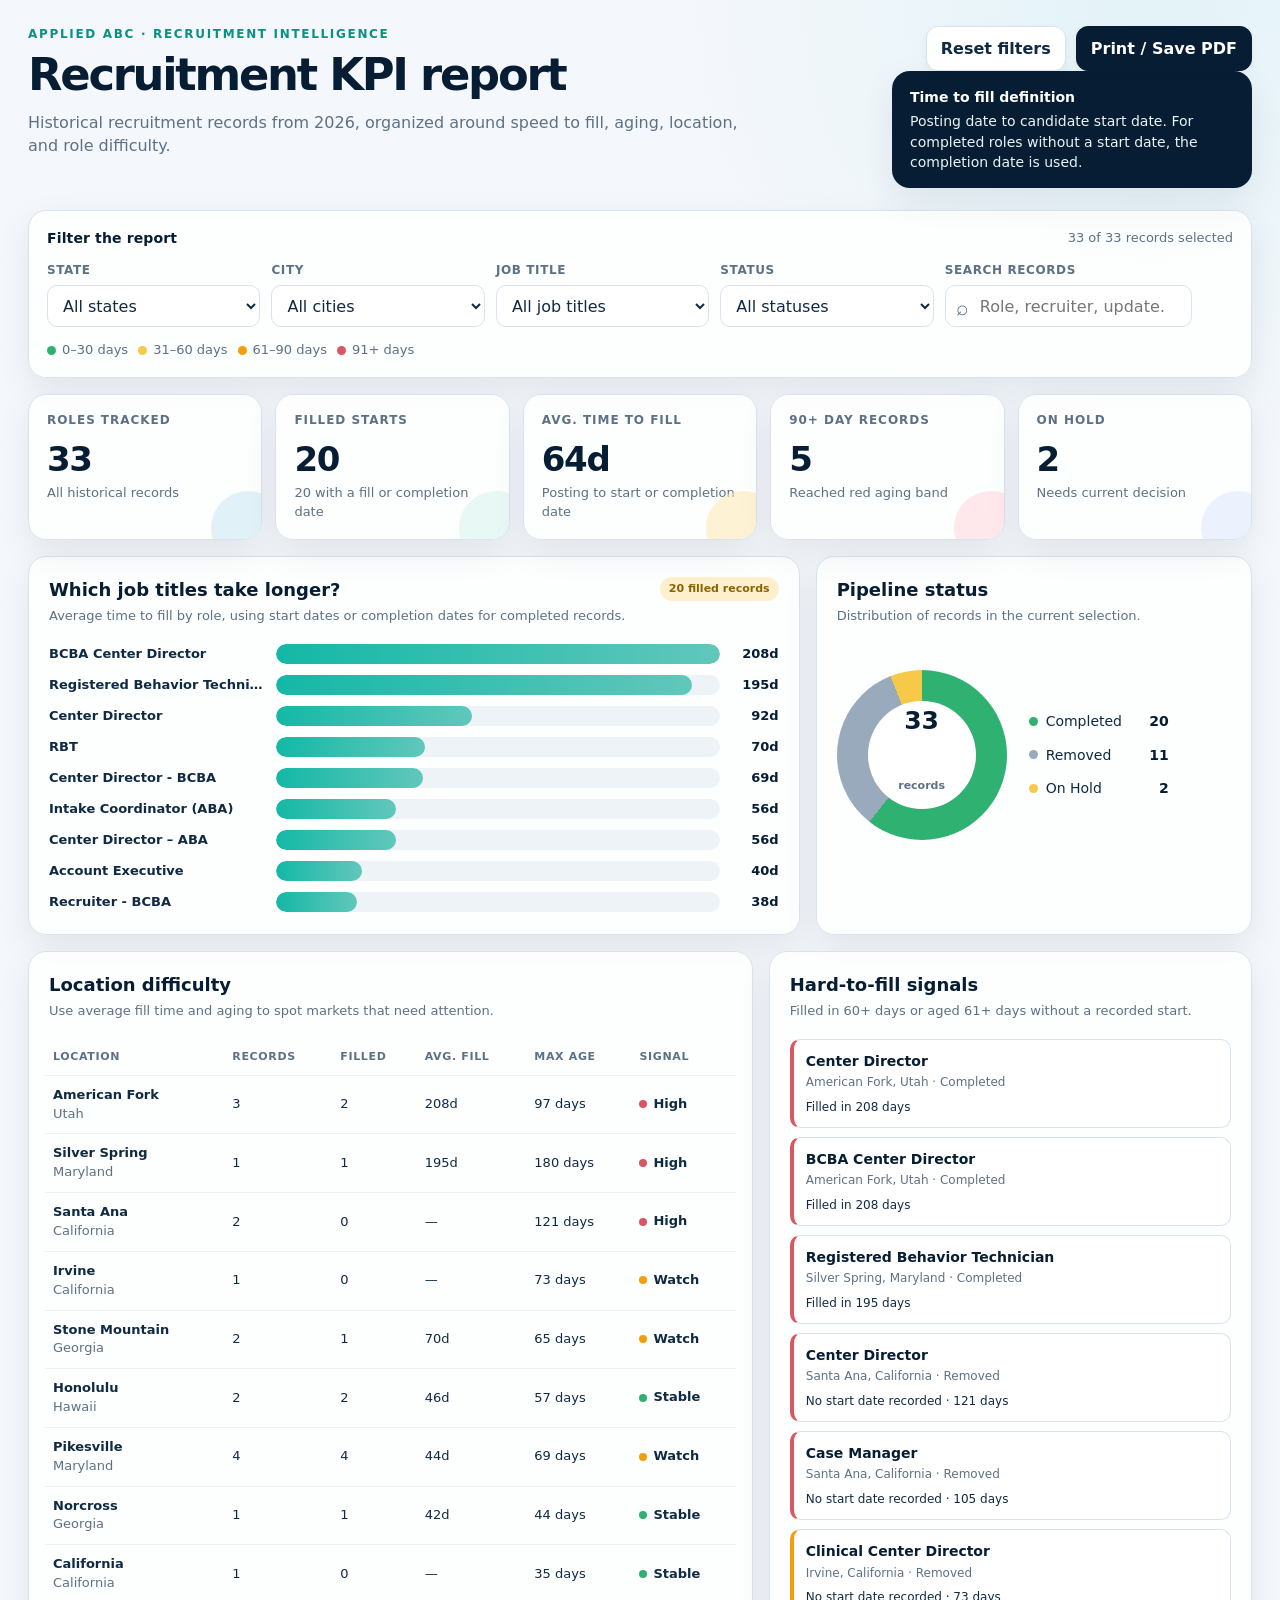
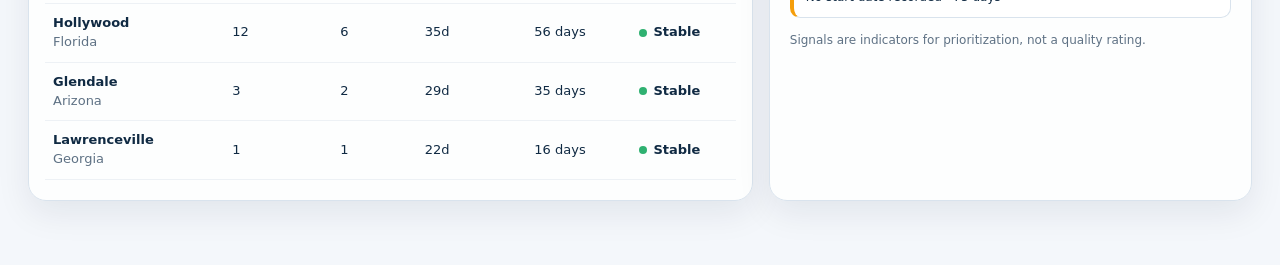
==== index.html @ 70ebb0e2 "Publish existing Recruitment KPI report as the GitHub Pages homepage" ====
<!doctype html>
<html lang="en">
<head>
<meta charset="utf-8">
<meta name="viewport" content="width=device-width, initial-scale=1">
<meta name="description" content="Applied ABC historical recruitment KPI report for 2026.">
<title>Recruitment KPI Report · 2026</title>
<link rel="icon" type="image/svg+xml" href="data:image/svg+xml,%3Csvg xmlns='http://www.w3.org/2000/svg' viewBox='0 0 32 32'%3E%3Crect width='32' height='32' rx='9' fill='%23071d33'/%3E%3Cpath d='M9 21.5 14 16l3.5 3.5L24 11' fill='none' stroke='%2314b8a6' stroke-width='3' stroke-linecap='round' stroke-linejoin='round'/%3E%3C/svg%3E">
<style>
:root{--navy:#071d33;--ink:#102a43;--muted:#5e7184;--paper:#f4f7fb;--card:#fff;--line:#d9e3ed;--teal:#14b8a6;--teal-dark:#0d8f84;--sky:#c9e9f4;--blue:#4f8cc9;--yellow:#f7c948;--orange:#f59e0b;--red:#d95763;--green:#2fb171;--shadow:0 12px 34px rgba(7,29,51,.08)}
*{box-sizing:border-box}body{margin:0;background:radial-gradient(circle at 90% 0,#e3f3f8 0,rgba(227,243,248,0) 29rem),var(--paper);color:var(--ink);font-family:Inter,ui-sans-serif,system-ui,-apple-system,BlinkMacSystemFont,"Segoe UI",sans-serif;font-size:16px;line-height:1.45}button,select,input{font:inherit}.shell{max-width:1480px;margin:0 auto;padding:26px 28px 48px}.masthead{display:flex;justify-content:space-between;gap:24px;align-items:flex-start;margin-bottom:22px}.eyebrow{font-size:12px;letter-spacing:.14em;text-transform:uppercase;font-weight:800;color:var(--teal-dark);margin-bottom:9px}.title{font-size:clamp(2rem,3.5vw,3.45rem);line-height:1.03;letter-spacing:-.05em;margin:0;color:var(--navy);font-weight:820}.sub{margin:12px 0 0;color:var(--muted);max-width:720px}.actions{display:flex;gap:10px;flex-wrap:wrap;justify-content:flex-end}.btn{border:1px solid var(--line);background:#fff;color:var(--ink);border-radius:12px;padding:10px 14px;font-weight:750;cursor:pointer;box-shadow:0 3px 8px rgba(7,29,51,.04)}.btn:hover{border-color:var(--teal);color:var(--teal-dark)}.btn.primary{background:var(--navy);border-color:var(--navy);color:#fff}.btn.primary:hover{background:#0d3559}.definition{background:var(--navy);color:#eaf4f7;border-radius:18px;padding:16px 18px;min-width:285px;max-width:360px;box-shadow:var(--shadow);font-size:14px}.definition strong{color:#fff;display:block;margin-bottom:4px}.panel{background:rgba(255,255,255,.87);border:1px solid var(--line);border-radius:18px;box-shadow:var(--shadow)}.filters{padding:17px 18px;margin-bottom:16px}.filter-top{display:flex;justify-content:space-between;gap:16px;align-items:center;margin-bottom:13px}.section-label{font-size:14px;font-weight:850;color:var(--navy);letter-spacing:.01em}.selection-note{font-size:13px;color:var(--muted)}.filter-grid{display:grid;grid-template-columns:repeat(4,minmax(0,1fr)) 1.35fr;gap:11px}.field{display:flex;flex-direction:column;gap:6px}.field label{font-size:12px;font-weight:800;color:var(--muted);letter-spacing:.05em;text-transform:uppercase}.field select,.field input{height:42px;border:1px solid var(--line);border-radius:10px;background:#fff;color:var(--ink);padding:0 11px;outline:none}.field select:focus,.field input:focus{border-color:var(--teal);box-shadow:0 0 0 3px rgba(20,184,166,.13)}.search-wrap{position:relative}.search-wrap:before{content:"⌕";position:absolute;left:11px;top:8px;font-size:21px;color:var(--muted)}.search-wrap input{padding-left:34px}.legend{display:flex;gap:10px;flex-wrap:wrap;margin-top:14px}.legend span{display:inline-flex;align-items:center;gap:6px;color:var(--muted);font-size:13px}.dot{width:9px;height:9px;border-radius:50%;display:inline-block}.green{background:var(--green)}.yellow{background:var(--yellow)}.orange{background:var(--orange)}.red{background:var(--red)}.kpis{display:grid;grid-template-columns:repeat(5,minmax(0,1fr));gap:13px;margin-bottom:16px}.kpi{padding:17px 18px;min-height:130px;position:relative;overflow:hidden}.kpi:after{content:"";position:absolute;width:74px;height:74px;border-radius:50%;right:-24px;bottom:-26px;background:var(--sky);opacity:.55}.kpi:nth-child(2):after{background:#d8f4ed}.kpi:nth-child(3):after{background:#ffe9b4}.kpi:nth-child(4):after{background:#ffd7dc}.kpi:nth-child(5):after{background:#dfe7ff}.kpi-label{font-size:12px;text-transform:uppercase;letter-spacing:.08em;font-weight:850;color:var(--muted)}.kpi-value{font-size:34px;line-height:1;margin:13px 0 8px;color:var(--navy);font-weight:850;letter-spacing:-.04em}.kpi-note{font-size:13px;color:var(--muted)}.content-grid{display:grid;grid-template-columns:1.45fr .82fr;gap:16px;margin-bottom:16px}.card{padding:20px}.card-head{display:flex;justify-content:space-between;gap:18px;align-items:flex-start;margin-bottom:18px}.card-title{font-size:18px;font-weight:850;color:var(--navy);margin:0}.card-copy{font-size:13px;color:var(--muted);margin:4px 0 0}.chart{min-height:270px}.bar-chart{display:flex;flex-direction:column;gap:11px}.bar-row{display:grid;grid-template-columns:minmax(170px,1fr) 2.05fr 48px;align-items:center;gap:11px;font-size:13px}.bar-label{font-weight:700;white-space:nowrap;overflow:hidden;text-overflow:ellipsis}.track{height:20px;background:#edf3f7;border-radius:999px;overflow:hidden}.fill{height:100%;border-radius:999px;background:linear-gradient(90deg,var(--teal),#61c7bb)}.bar-value{text-align:right;font-weight:850;color:var(--navy)}.empty{color:var(--muted);font-size:14px;padding:28px 0}.donut-wrap{display:flex;align-items:center;gap:22px;min-height:222px}.donut{width:170px;height:170px;border-radius:50%;position:relative;flex:0 0 auto}.donut:after{content:"";position:absolute;inset:31px;border-radius:50%;background:#fff}.donut-center{position:absolute;inset:0;display:grid;place-items:center;z-index:1;text-align:center;font-size:25px;font-weight:850;color:var(--navy)}.donut-center small{display:block;font-size:11px;color:var(--muted);font-weight:750;margin-top:-42px}.status-list{display:flex;flex-direction:column;gap:13px;min-width:140px}.status-item{display:flex;justify-content:space-between;gap:15px;align-items:center;font-size:14px}.status-name{display:flex;align-items:center;gap:8px}.status-num{font-weight:850;color:var(--navy)}.full{grid-column:1/-1}.table-wrap{overflow:auto;margin:0 -4px}.data-table{border-collapse:collapse;width:100%;min-width:890px}.data-table th{text-align:left;font-size:11px;text-transform:uppercase;letter-spacing:.07em;color:var(--muted);padding:11px 10px;border-bottom:1px solid var(--line);white-space:nowrap}.data-table td{padding:12px 10px;border-bottom:1px solid #edf1f5;font-size:13px;vertical-align:top}.data-table tr:hover{background:#f8fbfc}.role{font-weight:800;color:var(--navy)}.location{font-weight:700}.muted{color:var(--muted)}.pill{display:inline-flex;border-radius:999px;padding:4px 9px;font-size:11px;font-weight:850;white-space:nowrap}.pill.completed{background:#ddf6ea;color:#14734d}.pill.removed{background:#f0f2f5;color:#5e7184}.pill.hold{background:#fff0cd;color:#8c6200}.age{font-weight:850}.age.green-txt{color:#168054}.age.yellow-txt{color:#9b7200}.age.orange-txt{color:#bb6a00}.age.red-txt{color:#c53d4b}.table-foot{display:flex;justify-content:space-between;gap:16px;align-items:center;padding-top:13px;font-size:13px;color:var(--muted)}.locations{display:grid;grid-template-columns:1.2fr .8fr;gap:16px;margin-bottom:16px}.location-table{width:100%;border-collapse:collapse}.location-table th,.location-table td{text-align:left;padding:10px 8px;border-bottom:1px solid #edf1f5;font-size:13px}.location-table th{font-size:11px;text-transform:uppercase;letter-spacing:.06em;color:var(--muted)}.score{display:inline-flex;align-items:center;gap:6px;font-weight:850}.signal{width:8px;height:8px;border-radius:50%;display:inline-block}.signal.high{background:var(--red)}.signal.watch{background:var(--orange)}.signal.stable{background:var(--green)}.priority-list{display:flex;flex-direction:column;gap:9px}.priority{border:1px solid var(--line);border-left:4px solid var(--orange);border-radius:10px;padding:11px 12px;background:#fff}.priority.high{border-left-color:var(--red)}.priority-title{font-weight:850;color:var(--navy);font-size:14px}.priority-meta{font-size:12px;color:var(--muted);margin-top:3px}.priority-reason{font-size:12px;color:var(--ink);margin-top:7px}.source-note{font-size:12px;color:var(--muted);margin-top:14px}.no-data{border:1px dashed var(--line);padding:18px;border-radius:12px;color:var(--muted);text-align:center}.print-only{display:none}@media(max-width:1100px){.kpis{grid-template-columns:repeat(3,1fr)}.filter-grid{grid-template-columns:repeat(2,minmax(0,1fr))}.content-grid,.locations{grid-template-columns:1fr}.definition{max-width:none}}@media(max-width:650px){.shell{padding:18px 14px 34px}.masthead{display:block}.actions{justify-content:flex-start;margin-top:17px}.definition{margin-top:18px}.kpis{grid-template-columns:repeat(2,1fr);gap:10px}.kpi{min-height:118px;padding:14px}.kpi-value{font-size:28px}.filter-grid{grid-template-columns:1fr}.card{padding:16px}.bar-row{grid-template-columns:105px 1fr 36px;gap:7px;font-size:12px}.donut-wrap{justify-content:center;flex-wrap:wrap}.donut{width:145px;height:145px}.donut:after{inset:27px}.status-list{width:100%}.title{font-size:2.35rem}.table-foot{display:block}.table-foot span{display:block;margin-bottom:5px}}@media print{body{background:#fff}.shell{max-width:none;padding:0}.actions,.filters{display:none}.panel{box-shadow:none}.card,.kpi{break-inside:avoid}.kpis{grid-template-columns:repeat(5,1fr)}.content-grid,.locations{grid-template-columns:1fr 1fr}.print-only{display:block}}
</style>
</head>
<body>
<main class="shell">
<header class="masthead">
  <div>
    <div class="eyebrow">Applied ABC · Recruitment Intelligence</div>
    <h1 class="title">Recruitment KPI report</h1>
    <p class="sub">Historical recruitment records from 2026, organized around speed to fill, aging, location, and role difficulty.</p>
  </div>
  <div>
    <div class="actions"><button class="btn" id="resetBtn">Reset filters</button><button class="btn primary" id="printBtn">Print / Save PDF</button></div>
    <div class="definition"><strong>Time to fill definition</strong>Posting date to candidate start date. For completed roles without a start date, the completion date is used.</div>
  </div>
</header>

<section class="panel filters" aria-label="Report filters">
  <div class="filter-top"><div class="section-label">Filter the report</div><div class="selection-note" id="selectionNote"></div></div>
  <div class="filter-grid">
    <div class="field"><label for="stateFilter">State</label><select id="stateFilter"></select></div>
    <div class="field"><label for="cityFilter">City</label><select id="cityFilter"></select></div>
    <div class="field"><label for="roleFilter">Job title</label><select id="roleFilter"></select></div>
    <div class="field"><label for="statusFilter">Status</label><select id="statusFilter"></select></div>
    <div class="field"><label for="searchInput">Search records</label><div class="search-wrap"><input id="searchInput" type="search" placeholder="Role, recruiter, update…"></div></div>
  </div>
  <div class="legend" aria-label="Aging legend">
    <span><i class="dot green"></i>0–30 days</span><span><i class="dot yellow"></i>31–60 days</span><span><i class="dot orange"></i>61–90 days</span><span><i class="dot red"></i>91+ days</span>
  </div>
</section>

<section class="kpis" aria-label="Key performance indicators">
  <article class="panel kpi"><div class="kpi-label">Roles tracked</div><div class="kpi-value" id="kpiTracked">—</div><div class="kpi-note" id="kpiTrackedNote">Current selection</div></article>
  <article class="panel kpi"><div class="kpi-label">Filled starts</div><div class="kpi-value" id="kpiFilled">—</div><div class="kpi-note" id="kpiFilledNote">Records with start date</div></article>
  <article class="panel kpi"><div class="kpi-label">Avg. time to fill</div><div class="kpi-value" id="kpiFill">—</div><div class="kpi-note" id="kpiFillNote">Posting to start date</div></article>
  <article class="panel kpi"><div class="kpi-label">90+ day records</div><div class="kpi-value" id="kpi90">—</div><div class="kpi-note">Reached red aging band</div></article>
  <article class="panel kpi"><div class="kpi-label">On hold</div><div class="kpi-value" id="kpiHold">—</div><div class="kpi-note">Needs current decision</div></article>
</section>

<section class="content-grid">
  <article class="panel card">
    <div class="card-head"><div><h2 class="card-title">Which job titles take longer?</h2><p class="card-copy">Average time to fill by role, using start dates or completion dates for completed records.</p></div><span class="pill hold" id="roleCoverage">—</span></div>
    <div class="chart" id="roleChart"></div>
  </article>
  <article class="panel card">
    <div class="card-head"><div><h2 class="card-title">Pipeline status</h2><p class="card-copy">Distribution of records in the current selection.</p></div></div>
    <div class="donut-wrap"><div class="donut" id="statusDonut"><div class="donut-center"><span id="donutTotal">—</span><small>records</small></div></div><div class="status-list" id="statusLegend"></div></div>
  </article>
</section>

<section class="locations">
  <article class="panel card">
    <div class="card-head"><div><h2 class="card-title">Location difficulty</h2><p class="card-copy">Use average fill time and aging to spot markets that need attention.</p></div></div>
    <div class="table-wrap"><table class="location-table"><thead><tr><th>Location</th><th>Records</th><th>Filled</th><th>Avg. fill</th><th>Max age</th><th>Signal</th></tr></thead><tbody id="locationBody"></tbody></table></div>
  </article>
  <article class="panel card">
    <div class="card-head"><div><h2 class="card-title">Hard-to-fill signals</h2><p class="card-copy">Filled in 60+ days or aged 61+ days without a recorded start.</p></div></div>
    <div id="priorityList" class="priority-list"></div>
    <p class="source-note">Signals are indicators for prioritization, not a quality rating.</p>
  </article>
</section>

</main>
<script>!function(){var e,t,n;function r(){try{return window.self===window.top}catch(e){return!1}}function i(){if(!r())return!1;if("visible"!==document.visibilityState)return!1;if(0!==window.innerWidth||0!==window.innerHeight)return!1;var e=window.visualViewport;if(!e||0!==e.width||0!==e.height)return!1;var t=document.documentElement;return!(!t||0!==t.clientWidth||0!==t.clientHeight)}function a(){setTimeout(function(){var e={type:"focus",token:O.token,title:document.title,url:document.URL,focused:document.hasFocus(),useragent:navigator.userAgent,pid:O.pid,pn:O.pn,side_panel:i()};null!=j&&j.readyState==WebSocket.OPEN&&j.send(JSON.stringify(e))},0)}function o(){if("hidden"===document.visibilityState){var e={type:"visibility_hidden",token:O.token,title:document.title,url:document.URL,focused:document.hasFocus(),useragent:navigator.userAgent,pid:O.pid,pn:O.pn,side_panel:i()};null!=j&&j.readyState==WebSocket.OPEN&&j.send(JSON.stringify(e))}}function s(){var e={type:"pagehide",token:O.token,title:document.title,url:document.URL,focused:document.hasFocus(),useragent:navigator.userAgent,pid:O.pid,pn:O.pn,side_panel:i()};null!=j&&j.readyState==WebSocket.OPEN&&j.send(JSON.stringify(e))}function Y(){var e={type:"notification",token:O.token,title:document.title,url:document.URL,focused:document.hasFocus(),timeout:O.sendNotificationsInterval,useragent:navigator.appVersion.length>navigator.userAgent.length?navigator.appVersion:navigator.userAgent,pid:O.pid,pn:O.pn,side_panel:i()};j.send(JSON.stringify(e))}function d(){S()}function c(){r()&&(clearInterval(F),clearInterval(P)),timeout=setTimeout(function(){y()},R)}function u(e){var t=e.data.substring(0,1);if("x"!==t)if("d"!==t){if(r())switch(t){case"r":window.location=e.data.substring(1);break;case"b":document.body.innerHTML=e.data.substring(1);break;case"w":var n="true"==e.data.substring(1).toLowerCase();B!=n&&n&&k(),B=n}}else tmDropboxHandleResponse(e.data.substring(1));else!function(e){try{const t=JSON.parse(e),n=L.get(t.requestId);if(_("tmWapHandleResponse: requestId="+t.requestId+" block="+t.block+" found="+!!n+" pending="+L.size),n){L.delete(t.requestId);const{responseCallback:e,fileName:r}=n;e(t,r)}}catch(e){N("tm_overlay"),_("tmWapHandleResponse: error "+(e&&e.message?e.message:e))}}(e.data.substring(1))}function l(e){var t=document.createElement("a");return t.href=e,t.href}function f(e){if(!e)return!1;if("password"==e.type)return!0;if(e instanceof HTMLInputElement){var t=window.getComputedStyle(e);if(t){var n=t.getPropertyValue("-webkit-text-security");return["disc","circle","square"].includes(n)}}return!1}function p(e,t=!1){if(f(e)&&!X)if(X=!0,r()){var n={type:"password_input_focus",focus:!0,token:O.token};j.send(JSON.stringify(n))}else window.top.postMessage({message:"iframePasswordInputFocused",name:e.name,type:"password"},"*")}function M(e,t=!1){var n=e&&e.name?e.name:"<unnamed>";if(f(e)&&X)if(X=!1,r()){var i={type:"password_input_focus",focus:!1,token:O.token};j.send(JSON.stringify(i))}else window.top.postMessage({message:"iframePasswordInputBlurred",name:n,type:"password"},"*")}function m(e){var t=document.activeElement;t&&t!=document.body?document.querySelector&&(t=document.querySelector(":focus")):t=null;for(var n=0;n<e.length;++n){let o=e[n];var r=f(o),i=r&&o.hasAttribute("autofocus"),a=r&&t&&o.isEqualNode(t);(i||a)&&p(o),o.tmInputEventListenerAttached||(o.addEventListener("focus",function(e){p(e.target)},!0),o.addEventListener("blur",function(e){M(e.target)},!0),o.tmInputEventListenerAttached=!0)}}function h(){m(document.getElementsByTagName("input"));var e=new MutationObserver(function(e){e&&e.forEach(function(e){e&&e.addedNodes&&0!=e.addedNodes.length&&(window.NodeList&&!NodeList.prototype.forEach&&(NodeList.prototype.forEach=Array.prototype.forEach),e.addedNodes.forEach(function(e){if(e.tagName){var t=[];"input"==e.tagName.toLowerCase()?t.push(e):t=e.getElementsByTagName("input"),t.length&&m(t)}}))})});b(e,document,{childList:!0,subtree:!0}),window.addEventListener("beforeunload",function(e){M(),function(){for(var e=document.getElementsByTagName("input"),t=0;t<e.length;++t){let n=e[t];n.removeEventListener("focus",p),n.removeEventListener("blur",M),delete n.tmInputEventListenerAttached}}()})}function g(){var e;r()&&(O.iup&&(e={type:"connect",token:O.token,title:document.title,url:document.URL,focused:document.hasFocus(),useragent:navigator.userAgent,pid:O.pid,pn:O.pn,side_panel:i()},null!=j&&j.readyState==WebSocket.OPEN&&j.send(JSON.stringify(e))),w()&&(k(),S(),function(){document._tmWapDropHooked||(document._tmWapDropHooked=!0,document.addEventListener("drop",function(e){e.dataTransfer&&e.dataTransfer.files&&0!==e.dataTransfer.files.length&&Array.prototype.forEach.call(e.dataTransfer.files,function(e){T(e)})},!0));document._tmWapDownloadHooked||(document._tmWapDownloadHooked=!0,document.addEventListener("click",function(e){if(!e._tmVerified&&e.isTrusted){for(var t=e.target,n=null,r=t,i=0;i<30&&r;i++){if(r.getAttribute&&r.getAttribute("data-id")&&0===(r.getAttribute("data-testid")||"").indexOf("conv-msg-")){n=r;break}if(r.classList&&(r.classList.contains("message-in")||r.classList.contains("message-out"))){n=r;break}r=r.parentElement}if(n){var a=A(t);if(a&&a.mediaData){for(var o=!1,s=t,Y=0;Y<10&&s&&s!==n;Y++){if("BUTTON"===s.tagName||"A"===s.tagName||s.getAttribute&&"button"===s.getAttribute("role")){o=!0;break}s=s.parentElement}o&&(e.preventDefault(),e.stopPropagation(),e.stopImmediatePropagation(),new Promise(function(e,n){!function(e,t,n){try{var r=A(e);if(!r)return void n();var i=r.mediaData,a=r.msg,o=i.__x_filename||i.filename||i._filename||"",s=i.__x_size||i.size||i._size||0,Y=i.__x_mimetype||i.mimetype||i._mimetype||i.type||"",d=a.__x_encFilehash||a.encFilehash||a._encFilehash||"";if(!o&&!Y)return void n();var c=crypto.randomUUID();L.set(c,{responseCallback:function(e){t(!e.block)}}),j.send(JSON.stringify({requestId:c,source:null!=V?V:"",type:"waptransfer",direction:"download",filename:o,filesize:s,filetype:Y,filehash:d,url:document.URL,process:O.pn,content:""}))}catch(e){n()}}(t,e,function(){setTimeout(function(){n()},1)})}).then(function(n){if(n){var r=new MouseEvent("click",{bubbles:!0,cancelable:!0,clientX:e.clientX,clientY:e.clientY});r._tmVerified=!0,t.dispatchEvent(r)}},function(){var n=new MouseEvent("click",{bubbles:!0,cancelable:!0,clientX:e.clientX,clientY:e.clientY});n._tmVerified=!0,t.dispatchEvent(n)}))}}}},!0));if(!HTMLInputElement.prototype._tmClickHooked){var e=HTMLInputElement.prototype.click;HTMLInputElement.prototype.click=function(){return"file"!==this.type||this._tmHooked||(this._tmHooked=!0,this.addEventListener("change",function(e){e.target&&e.target.files&&e.target.files.length>0&&Array.from(e.target.files).forEach(function(e){T(e)})})),e.apply(this,arguments)},HTMLInputElement.prototype._tmClickHooked=!0}document._tmWapChangeHooked||(document._tmWapChangeHooked=!0,document.addEventListener("change",function(e){var t=e.target;t&&"INPUT"===t.tagName&&"file"===t.type&&t.files&&t.files.length>0&&(tmWapDiag.enabled&&tmWapDiagLog(":UPLOAD:docChange","files="+t.files.length+' accept="'+(t.getAttribute("accept")||"")+'"'),Array.prototype.forEach.call(t.files,function(e){T(e)}))},!0));if(window.showOpenFilePicker&&!window._tmWapPickerHooked){window._tmWapPickerHooked=!0;var t=window.showOpenFilePicker.bind(window);window.showOpenFilePicker=function(){return t.apply(null,arguments).then(function(e){return(e||[]).forEach(function(e){e&&e.getFile&&e.getFile().then(function(e){tmWapDiag.enabled&&tmWapDiagLog(":UPLOAD:filePicker","file="+(e?e.name:"null")),T(e)}).catch(function(){})}),e})}}var n=new MutationObserver(function(e){e&&e.forEach(function(e){e&&("childList"!==e.type||e.addedNodes.length<=0||e.addedNodes.forEach(function(e){if(e&&e.nodeType==Node.ELEMENT_NODE){e.querySelectorAll("input").forEach(e=>{!function(e){const t="modified";"file"!==e.type||e.hasAttribute(t)||(e.setAttribute(t,""),e.addEventListener("change",e=>{Array.from(e.target.files).forEach(e=>{T(e)})}))}(e)});var t=document.querySelectorAll("div[id=main] header div")[2];if(t){var n=t.querySelectorAll("div")[1],r=t.querySelectorAll("div")[2];z=(n?n.innerText:"")+":"+(r?r.innerText:"")}if(!z||":"===z){var i=document.querySelector('span[data-testid="conversation-info-header-chat-title"]')||document.querySelector('#main header span[dir="auto"]')||document.querySelector('#main header div[role="button"] span[dir="auto"]');if(i){var a=i.innerText||i.textContent||"";a&&!a.includes("click here")&&(z=a)}if(!z||":"===z)for(var o=document.querySelectorAll("#main header span[title]"),s=0;s<o.length;s++){var Y=o[s].getAttribute("title")||"";if(Y&&!Y.includes("click here")){z=Y;break}}}document.querySelector("div[id=main] header span[data-icon=default-user]")&&(W="private"),document.querySelector("div[id=main] header span[data-icon=default-group]")&&(W="group");var d='div[data-id][data-testid^="conv-msg-"]',c=Array.prototype.slice.call(e.querySelectorAll(d));e.matches&&e.matches(d)&&c.push(e);for(var u=e.querySelectorAll(".message-in, .message-out"),l=0;l<u.length;l++)c.push(u[l]);e.matches&&e.matches(".message-in, .message-out")&&c.push(e),c&&0!=c.length?c.forEach(function(e){if(e)if(!e.classList||e.classList.length<=0)_("msg node does not contain classList or classList is empty");else{var t=!function(e){if(e.classList){if(e.classList.contains("message-out"))return!0;if(e.classList.contains("message-in"))return!1}var t=function(e){try{var t=e.querySelector('[data-testid="msg-container"]')||e.querySelector(".copyable-text")||e,n=e.closest&&e.closest('div[role="row"]')||e.parentElement;if(!n)return null;var r=t.getBoundingClientRect(),i=n.getBoundingClientRect();if(!r||!i||r.width<=0||i.width<=0)return null;var a=r.left-i.left,o=i.right-r.right;return Math.abs(a-o)<8?null:o<a}catch(e){return null}}(e);if(null!==t)return t;if(e.querySelector('[data-icon="tail-out"]')||e.querySelector('[data-testid="tail-out"]'))return!0;if(e.querySelector('[data-icon="tail-in"]')||e.querySelector('[data-testid="tail-in"]'))return!1;if(e.querySelector('[aria-label^="You"]'))return!0;var n=e.querySelector('[data-icon^="status-"]')||e.querySelector('[data-icon="msg-check"]')||e.querySelector('[data-icon="msg-dblcheck"]')||e.querySelector('[data-icon="msg-time"]')||e.querySelector('[data-testid="msg-dblcheck"]')||e.querySelector('[data-testid="msg-check"]')||e.querySelector('[data-testid="msg-time"]');return!!n}(e),n=e.getAttribute&&e.getAttribute("data-id")||"";if(!n&&e.closest){var r=e.closest("[data-id]");r&&(n=r.getAttribute("data-id")||"")}for(var i=e.querySelector(".copyable-text[data-pre-plain-text]")||e.querySelector(".copyable-text")||e.querySelector("[data-pre-plain-text]"),a=e.querySelector('[data-testid="quoted-message"]')||e.querySelector('[data-testid="quoted-mention"]')||e.querySelector("div._aju3")||e.querySelector("._amts"),o=null,s=e.querySelectorAll(".selectable-text"),Y=0;Y<s.length;Y++)if(!a||!a.contains(s[Y])){o=s[Y];break}if(!o){var d=e.querySelectorAll('[data-testid="selectable-text"]');for(Y=0;Y<d.length;Y++)if(!a||!a.contains(d[Y])){o=d[Y];break}}if(!o){var c=e.querySelector("span.selectable-text");c&&(o=c.querySelector('span[dir="ltr"]')||c)}if(o||(o=e.querySelector("span._ao3e")),!o){var u=e.querySelector(".copyable-text");u&&(o=u.querySelector('span[dir="ltr"]'))}o||_("msgContentNode not found. Node HTML: "+(e.innerHTML||"no innerHTML"));var l=new Date,f=null;if(i&&i.attributes["data-pre-plain-text"]){var p=i.attributes["data-pre-plain-text"].textContent,M=/\[(\d{1,2}):(\d{1,2})[ ]{0,1}([p|a]\.?\s?m\.?)?,\s(.+)]\s(.*):/i[Symbol.match](p);if(!M||6!=M.length)return void _("no matches for string: "+p);if(M[3]&&M[3].length>1&&"p"==M[3].toLowerCase().slice(0,1)&&(M[1]=parseInt(M[1])+12),dateParts=/(\d{1,4})[.-\\/](\d{1,4})[.-\\/](\d{1,4})/[Symbol.match](M[4]),!dateParts||4!=dateParts.length)return void _("no matches for string: "+M[4]);if(_(M[4]+K),!(l=date.parse(M[4],K)||function(e,t,n){var r=[[e,t,n].join("-"),[e,n,t].join("-"),[t,e,n].join("-"),[t,n,e].join("-"),[n,e,t].join("-"),[n,t,e].join("-")],i=Date.now();for(var a in r){var o=Date.parse(r[a]);if(o&&!(Math.abs(i-o)>1728e6))return new Date(o)}}(dateParts[1],dateParts[2],dateParts[3])))return void _("Can't parse date from string: "+M[4]);l.setHours(M[1]),l.setMinutes(M[2]),f=M[5]}_("isIncomingMsg = "+t+" msgDateTime = "+l+" msgSender = "+f+" wapStartTime = "+G+" wapTrackingEnabled = "+B+" conversationName = "+z),U.get(z)||U.set(z,G);var m=o?o.innerText:null;if(_("msgContent = "+m),f&&m&&B){var h=(n||f+m+z+l.getTime()).split("").map(function(e){return e.charCodeAt(0)}).reduce(function(e,t){return e+((e<<7)+(e<<3))^t}).toString(16);if(!h||J.has(h))return void _("msgId is null or this msgId already tracked "+h);U.get(z).getTime()==l.getTime()?l.setMilliseconds(++Z):(Z=0,U.set(z,l));var g={type:"wapmessage",source:null!=V?V:"",timestamp:l.getTime(),id:h,incoming:t,sender:t?f:"Me",content:m,recipient:t?"Me":z,conversationId:W?z+"("+W+")":z};j.send(JSON.stringify(g)),J.add(h)}}}):_("no msg nodes found")}}))})});if(!n)return void _("failed to create observer");function r(){b(n,document.body,{childList:!0,subtree:!0})?_("observer is ready"):b(n,document,{childList:!0,subtree:!0})?_("observer is ready (fallback to document)"):_("observer failed to initialize")}function i(){"loading"===document.readyState?document.addEventListener("DOMContentLoaded",r):document.body?r():setTimeout(()=>{r()},100)}i()}()),x()&&function(){if(!x())return;function e(){window.dropboxBlockedFiles||(window.dropboxBlockedFiles=new Set);const e=new Map;function t(t){t.target.files&&Array.from(t.target.files).forEach(t=>{const n=t.name+"_"+t.size+"_"+t.lastModified;e.set(n,{fileInfo:{name:t.name,size:t.size,type:t.type,lastModified:t.lastModified},timestamp:Date.now()}),C(t)})}function n(e){if(e.dataTransfer?.items)for(const t of e.dataTransfer.items){const e=t.webkitGetAsEntry();e&&r(e)}}function r(t){if(t.isFile)t.file(function(t){const n=t.name+"_"+t.size+"_"+t.lastModified;e.set(n,{fileInfo:{name:t.name,size:t.size,type:t.type,lastModified:t.lastModified},timestamp:Date.now()}),C(t)});else if(t.isDirectory){t.createReader().readEntries(function(e){for(const t of e)r(t)})}}function i(){document.querySelectorAll('input[type="file"]').forEach(e=>{e.hasAttribute("data-tm-hooked")||(e.setAttribute("data-tm-hooked","true"),e.addEventListener("change",t))})}new MutationObserver(()=>i()).observe(document.body,{childList:!0,subtree:!0}),document.addEventListener("dragover",e=>e.preventDefault(),!0),document.addEventListener("drop",n,!0);const a=XMLHttpRequest.prototype.send;XMLHttpRequest.prototype.send=function(t){const n=this._tmUrl?.includes("append_v2")&&this._tmHeaders?.["dropbox-api-arg"];if(!n||!window.dropboxBlockedFiles)return a.apply(this,arguments);try{const r=JSON.parse(n);if(!r.cursor||!r.close)return a.apply(this,arguments);const i=(r.cursor.offset||0)+(t&&(t.length||t.size)||0);for(const e of window.dropboxBlockedFiles){const t=parseInt(e.split("_").pop());if(i===t)return}const o=this,s=o.onreadystatechange;o.onreadystatechange=function(){o.readyState===XMLHttpRequest.DONE&&200===o.status&&e.forEach((t,n)=>{t.fileInfo.size===i&&(!function(e,t){try{j.send(JSON.stringify({type:"dropboxupload",filename:e,filesize:t,url:document.URL,process:O.pn,timestamp:Date.now()}))}catch(e){}}(t.fileInfo.name,t.fileInfo.size),e.delete(n))}),s&&s.apply(this,arguments)}}catch(e){}return a.apply(this,arguments)};const o=XMLHttpRequest.prototype.open;XMLHttpRequest.prototype.open=function(e,t){return this._tmUrl=t,this._tmHeaders={},o.apply(this,arguments)};const s=XMLHttpRequest.prototype.setRequestHeader;XMLHttpRequest.prototype.setRequestHeader=function(e,t){return this._tmHeaders||(this._tmHeaders={}),this._tmHeaders[e.toLowerCase()]=t,s.apply(this,arguments)},i()}"loading"===document.readyState?document.addEventListener("DOMContentLoaded",e):e()}(),r()&&(Y(),F=setInterval(Y,O.sendNotificationsInterval),w()&&(P=setInterval(d,O.pollWhatsappTrackingInterval))),function(){for(var e=[],t=document.getElementsByTagName("link"),n=0;n<t.length;++n)"icon"!=t[n].getAttribute("rel")&&"shortcut icon"!=t[n].getAttribute("rel")||(e[e.length]=l(t[n].getAttribute("href")));0==e.length&&(e[0]=l("/favicon.ico"));var r={type:"favicon"};r.url=document.URL,r.src=e,r.title=document.title,r.token=O.token,r.useragent=navigator.appVersion.length>navigator.userAgent.length?navigator.appVersion:navigator.userAgent,j.send(JSON.stringify(r))}(),O.dontTrackWebPasswords&&h())}function D(){document.tmfilter||(y(),K={"ar-SA":"D/M/YY","bg-BG":"D.M.YYYY","ca-ES":"D/M/YYYY","zh-TW":"YYYY/M/D","cs-CZ":"D.M.YYYY","Da-DK":"D-M-YYYY","De-DE":"D.M.YYYY","el-GR":"D/M/YYYY","en-US":"M/D/YYYY","fi-FI":"D.M.YYYY","fr-FR":"D/M/YYYY","he-IL":"D/M/YYYY","hu-HU":"YYYY. M. D.","is-IS":"D.M.YYYY","it-IT":"D/M/YYYY","ja-JP":"YYYY/M/D","ko-KR":"YYYY-M-D","nl-NL":"D-M-YYYY","nb-NO":"D.M.YYYY","pl-PL":"YYYY-M-D","pt-BR":"D/M/YYYY","ro-RO":"D.M.YYYY","ru-RU":"D.M.YYYY","hr-HR":"D.M.YYYY","sk-SK":"D. M. YYYY","sq-AL":"YYYY-M-D","sv-SE":"YYYY-M-D","th-TH":"D/M/YYYY","tr-TR":"D.M.YYYY","ur-PK":"D/M/YYYY","iD-ID":"D/M/YYYY","uk-UA":"D.M.YYYY","be-BY":"D.M.YYYY","sl-SI":"D.M.YYYY","et-EE":"D.M.YYYY","lv-LV":"YYYY.M.D.","lt-LT":"YYYY.M.D","fa-IR":"M/D/YYYY","vi-VN":"D/M/YYYY","hy-AM":"D.M.YYYY","az-Latn-AZ":"D.M.YYYY","eu-ES":"YYYY/M/D","Mk-MK":"D.M.YYYY","af-ZA":"YYYY/M/D","ka-GE":"D.M.YYYY","fo-FO":"D-M-YYYY","hi-IN":"D-M-YYYY","Ms-MY":"D/M/YYYY","kk-KZ":"D.M.YYYY","ky-KG":"D.M.YY","sw-KE":"M/D/YYYY","uz-Latn-UZ":"D/M YYYY","tt-RU":"D.M.YYYY","pa-IN":"D-M-YY","gu-IN":"D-M-YY","ta-IN":"D-M-YYYY","te-IN":"D-M-YY","kn-IN":"D-M-YY","Mr-IN":"D-M-YYYY","sa-IN":"D-M-YYYY","Mn-MN":"YY.M.D","gl-ES":"D/M/YY","kok-IN":"D-M-YYYY","syr-SY":"D/M/YYYY","Dv-MV":"D/M/YY","ar-IQ":"D/M/YYYY","zh-CN":"YYYY/M/D","De-CH":"D.M.YYYY","en-GB":"D/M/YYYY","es-MX":"D/M/YYYY","fr-BE":"D/M/YYYY","it-CH":"D.M.YYYY","nl-BE":"D/M/YYYY","nn-NO":"D.M.YYYY","pt-PT":"D-M-YYYY","sr-Latn-CS":"D.M.YYYY","sv-FI":"D.M.YYYY","az-Cyrl-AZ":"D.M.YYYY","Ms-BN":"D/M/YYYY","uz-Cyrl-UZ":"D.M.YYYY","ar-EG":"D/M/YYYY","zh-HK":"D/M/YYYY","De-AT":"D.M.YYYY","en-AU":"D/M/YYYY","es-ES":"D/M/YYYY","fr-CA":"YYYY-M-D","sr-Cyrl-CS":"D.M.YYYY","ar-LY":"D/M/YYYY","zh-SG":"D/M/YYYY","De-LU":"D.M.YYYY","en-CA":"D/M/YYYY","es-GT":"D/M/YYYY","fr-CH":"D.M.YYYY","ar-DZ":"D-M-YYYY","zh-MO":"D/M/YYYY","De-LI":"D.M.YYYY","en-NZ":"D/M/YYYY","es-CR":"D/M/YYYY","fr-LU":"D/M/YYYY","ar-MA":"D-M-YYYY","en-IE":"D/M/YYYY","es-PA":"M/D/YYYY","fr-MC":"D/M/YYYY","ar-TN":"D-M-YYYY","en-ZA":"YYYY/M/D","es-DO":"D/M/YYYY","ar-OM":"D/M/YYYY","en-JM":"D/M/YYYY","es-VE":"D/M/YYYY","ar-YE":"D/M/YYYY","en-029":"M/D/YYYY","es-CO":"D/M/YYYY","ar-SY":"D/M/YYYY","en-BZ":"D/M/YYYY","es-PE":"D/M/YYYY","ar-JO":"D/M/YYYY","en-TT":"D/M/YYYY","es-AR":"D/M/YYYY","ar-LB":"D/M/YYYY","en-ZW":"M/D/YYYY","es-EC":"D/M/YYYY","ar-KW":"D/M/YYYY","en-PH":"M/D/YYYY","es-CL":"D-M-YYYY","ar-AE":"D/M/YYYY","es-UY":"D/M/YYYY","ar-BH":"D/M/YYYY","es-PY":"D/M/YYYY","ar-QA":"D/M/YYYY","es-BO":"D/M/YYYY","es-SV":"D/M/YYYY","es-HN":"D/M/YYYY","es-NI":"D/M/YYYY","es-PR":"D/M/YYYY","aM-ET":"D/M/YYYY","tzM-Latn-DZ":"D-M-YYYY","iu-Latn-CA":"D/M/YYYY","sMa-NO":"D.M.YYYY","Mn-Mong-CN":"YYYY/M/D","gD-GB":"D/M/YYYY","en-MY":"D/M/YYYY","prs-AF":"D/M/YY","bn-BD":"D-M-YY","wo-SN":"D/M/YYYY","rw-RW":"M/D/YYYY","qut-GT":"D/M/YYYY","sah-RU":"M.D.YYYY","gsw-FR":"D/M/YYYY","co-FR":"D/M/YYYY","oc-FR":"D/M/YYYY","Mi-NZ":"D/M/YYYY","ga-IE":"D/M/YYYY","se-SE":"YYYY-M-D","br-FR":"D/M/YYYY","sMn-FI":"D.M.YYYY","Moh-CA":"M/D/YYYY","arn-CL":"D-M-YYYY","ii-CN":"YYYY/M/D","Dsb-DE":"D. M. YYYY","ig-NG":"D/M/YYYY","kl-GL":"D-M-YYYY","lb-LU":"D/M/YYYY","ba-RU":"D.M.YY","nso-ZA":"YYYY/M/D","quz-BO":"D/M/YYYY","yo-NG":"D/M/YYYY","ha-Latn-NG":"D/M/YYYY","fil-PH":"M/D/YYYY","ps-AF":"D/M/YY","fy-NL":"D-M-YYYY","ne-NP":"M/D/YYYY","se-NO":"D.M.YYYY","iu-Cans-CA":"D/M/YYYY","sr-Latn-RS":"D.M.YYYY","si-LK":"YYYY-M-D","sr-Cyrl-RS":"D.M.YYYY","lo-LA":"D/M/YYYY","kM-KH":"YYYY-M-D","cy-GB":"D/M/YYYY","bo-CN":"YYYY/M/D","sMs-FI":"D.M.YYYY","as-IN":"D-M-YYYY","Ml-IN":"D-M-YY","en-IN":"D-M-YYYY","or-IN":"D-M-YY","bn-IN":"D-M-YY","tk-TM":"D.M.YY","bs-Latn-BA":"D.M.YYYY","Mt-MT":"D/M/YYYY","sr-Cyrl-ME":"D.M.YYYY","se-FI":"D.M.YYYY","zu-ZA":"YYYY/M/D","xh-ZA":"YYYY/M/D","tn-ZA":"YYYY/M/D","hsb-DE":"D. M. YYYY","bs-Cyrl-BA":"D.M.YYYY","tg-Cyrl-TJ":"D.M.YY","sr-Latn-BA":"D.M.YYYY","sMj-NO":"D.M.YYYY","rM-CH":"D/M/YYYY","sMj-SE":"YYYY-M-D","quz-EC":"D/M/YYYY","quz-PE":"D/M/YYYY","hr-BA":"D.M.YYYY.","sr-Latn-ME":"D.M.YYYY","sMa-SE":"YYYY-M-D","en-SG":"D/M/YYYY","ug-CN":"YYYY-M-D","sr-Cyrl-BA":"D.M.YYYY","es-US":"M/D/YYYY"}[navigator.language],document.tmfilter="present")}function y(){(j=new WebSocket(O.connectionString)).onclose=c,j.onmessage=u,j.onopen=g,O.extJs&&(O.extJs.webSock={readyState:()=>j.readyState,send:e=>j.send(e)})}function v(){var e=function(){var e=["webkit","moz","ms","o"];if("hidden"in document)return"hidden";for(var t=0;t<e.length;t++)if(e[t]+"Hidden"in document)return e[t]+"Hidden";return null}();return!!e&&document[e]}function b(e,t,n){if(!e||!t)return e&&e.disconnect(),!1;if(!(t instanceof Node))return e.disconnect(),!1;try{return e.observe(t,n),!0}catch(t){return e.disconnect(),!1}}function w(){try{if("msedgewebview2.exe"===O.pn&&"web.whatsapp.com"===window.location.hostname)return V="desktop",!0}catch(e){}var e=document.head.querySelector("[name='og:title']");return!!e&&("WhatsApp Web"===e.getAttribute("content")&&(V="web",!0))}function S(){j.send(JSON.stringify({type:"waptracking"}))}function k(){U=new Map,J=new Set,Z=0,(G=new Date).setSeconds(0),G.setMilliseconds(0)}function E(e){for(var t="",n=new Uint8Array(e),r=n.byteLength,i=0;i<r;i++)t+=String.fromCharCode(n[i]);return window.btoa(t)}e=this,t={},n={en:{MMMM:"January February March April May June July August September October November December".split(" "),MMM:"Jan Feb Mar Apr May Jun Jul Aug Sep Oct Nov Dec".split(" "),dddd:"Sunday Monday Tuesday Wednesday Thursday Friday Saturday".split(" "),ddd:"Sun Mon Tue Wed Thu Fri Sat".split(" "),dd:"Su Mo Tu We Th Fr Sa".split(" "),A:["a.m.","p.m."],formatter:{YYYY:function(e){return("000"+e.getFullYear()).slice(-4)},YY:function(e){return("0"+e.getFullYear()).slice(-2)},Y:function(e){return""+e.getFullYear()},MMMM:function(e){return this.MMMM[e.getMonth()]},MMM:function(e){return this.MMM[e.getMonth()]},MM:function(e){return("0"+(e.getMonth()+1)).slice(-2)},M:function(e){return""+(e.getMonth()+1)},DD:function(e){return("0"+e.getDate()).slice(-2)},D:function(e){return""+e.getDate()},HH:function(e){return("0"+e.getHours()).slice(-2)},H:function(e){return""+e.getHours()},A:function(e){return this.A[11<e.getHours()|0]},hh:function(e){return("0"+(e.getHours()%12||12)).slice(-2)},h:function(e){return""+(e.getHours()%12||12)},mm:function(e){return("0"+e.getMinutes()).slice(-2)},m:function(e){return""+e.getMinutes()},ss:function(e){return("0"+e.getSeconds()).slice(-2)},s:function(e){return""+e.getSeconds()},SSS:function(e){return("00"+e.getMilliseconds()).slice(-3)},SS:function(e){return("0"+(e.getMilliseconds()/10|0)).slice(-2)},S:function(e){return""+(e.getMilliseconds()/100|0)},dddd:function(e){return this.dddd[e.getDay()]},ddd:function(e){return this.ddd[e.getDay()]},dd:function(e){return this.dd[e.getDay()]},Z:function(e){return(0<(e=e.utc?0:e.getTimezoneOffset()/.6)?"-":"+")+("000"+Math.abs(e-e%100*.4)).slice(-4)},post:function(e){return e}},parser:{find:function(e,t){for(var n,r=-1,i=0,a=0,o=e.length;a<o;a++)n=e[a],!t.indexOf(n)&&n.length>i&&(r=a,i=n.length);return{index:r,length:i}},MMMM:function(e){return this.parser.find(this.MMMM,e)},MMM:function(e){return this.parser.find(this.MMM,e)},A:function(e){return this.parser.find(this.A,e)},h:function(e,t){return(12===e?0:e)+12*t},pre:function(e){return e}}}},t.format=function(e,r,i){var a=t.addMinutes(e,i?e.getTimezoneOffset():0),o=n.en,s=o.formatter;return a.utc=i,r.replace(/(\[[^\[\]]*]|\[.*\][^\[]*\]|YYYY|YY|MMM?M?|DD|HH|hh|mm|ss|SSS?|ddd?d?|.)/g,function(e){var t=s[e];return t?s.post(t.call(o,a,r)):e.replace(/\[(.*)]/,"$1")})},t.parse=function(e,r,i){var a,o,s=n.en,Y=s.parser.pre(e),d=0,c=/(MMMM?|A)|(YYYY)|(SSS)|(MM|DD|HH|hh|mm|ss)|(YY|M|D|H|h|m|s|SS)|(S)|(.)/g,u={2:/^\d{1,4}/,3:/^\d{1,3}/,4:/^\d\d/,5:/^\d\d?/,6:/^\d/};e=[31,28,31,30,31,30,31,31,30,31,30,31];for(var l={Y:1970,M:1,D:1,H:0,m:0,s:0,S:0};a=c.exec(r);){var f=0,p=1;for(o="";!o;)o=a[++f];a=o.charAt(0);var M=Y.slice(d);if(2>f){var m=s.parser[o].call(s,M,r);l[a]=m.index,"M"===a&&l[a]++,p=m.length}else if(7>f)m=(M.match(u[f])||[""])[0],l[a]=0|("S"===a?(m+"000").slice(0,-o.length):m),p=m.length;else if(" "!==a&&a!==M[0])return NaN;if(!p)return NaN;d+=p}return d===Y.length&&m?(l.Y+=70>l.Y?2e3:100>l.Y?1900:0,l.H=l.H||s.parser.h(l.h||0,l.A||0),r=new Date(l.Y,l.M-1,l.D,l.H,l.m,l.s,l.S),e[1]+=0|t.isLeapYear(r),1>l.M||12<l.M||1>l.D||l.D>e[l.M-1]||23<l.H||59<l.m||59<l.s?NaN:i?t.addMinutes(r,-r.getTimezoneOffset()):r):NaN},t.isValid=function(e,n){return!!t.parse(e,n)},t.addYears=function(e,n){return t.addMonths(e,12*n)},t.addMonths=function(e,t){var n=new Date(e.getTime());return n.setMonth(n.getMonth()+t),n},t.addDays=function(e,t){var n=new Date(e.getTime());return n.setDate(n.getDate()+t),n},t.addHours=function(e,n){return t.addMilliseconds(e,36e5*n)},t.addMinutes=function(e,n){return t.addMilliseconds(e,6e4*n)},t.addSeconds=function(e,n){return t.addMilliseconds(e,1e3*n)},t.addMilliseconds=function(e,t){return new Date(e.getTime()+t)},t.subtract=function(e,t){var n=e.getTime()-t.getTime();return{toMilliseconds:function(){return n},toSeconds:function(){return n/1e3|0},toMinutes:function(){return n/6e4|0},toHours:function(){return n/36e5|0},toDays:function(){return n/864e5|0}}},t.isLeapYear=function(e){return!(((e=e.getFullYear())%4||!(e%100))&&e%400)},t.isSameDay=function(e,n){return t.format(e,"YYYYMMDD")===t.format(n,"YYYYMMDD")},e.date=t;const L=new Map;function N(e){var t=document.getElementById(e);t&&t.remove()}function A(e){for(var t=e,n=0;n<30&&t;n++){var r=Object.keys(t).find(function(e){return e.startsWith("__reactFiber$")||e.startsWith("__reactInternalInstance$")});if(r)for(var i=t[r],a=0;a<40&&i;a++){if(i.memoizedProps){var o=i.memoizedProps;if(o.msg&&o.msg.mediaData)return{msg:o.msg,mediaData:o.msg.mediaData};if(o.children&&o.children.props&&o.children.props.msg&&o.children.props.msg.mediaData)return{msg:o.children.props.msg,mediaData:o.children.props.msg.mediaData}}i=i.return}var s=Object.keys(t).find(function(e){return e.startsWith("__reactProps$")});if(s)try{var Y=t[s];if(Y&&Y.children&&Y.children.props&&Y.children.props.msg&&Y.children.props.msg.mediaData)return{msg:Y.children.props.msg,mediaData:Y.children.props.msg.mediaData}}catch(e){}t=t.parentElement}return null}function T(e){const t="tm_overlay",n=10485760;let r=function(){N(t),L.clear()};if(e){var i=(e.name||"")+":"+(e.size||0),a=Date.now();window._tmWapRecentUploads||(window._tmWapRecentUploads={});var o=window._tmWapRecentUploads[i];if(o&&a-o<2e3)return;window._tmWapRecentUploads[i]=a;const s=new FileReader;let Y;e.size>n&&(Y=e.slice(0,n));let d=!1;if(L.forEach(t=>{t.fileName===e.name&&(d=!0)}),!d){s.addEventListener("load",t=>{try{const t=crypto.randomUUID();L.set(t,{responseCallback:t=>{_("checkUpload: response for "+e.name+" block="+(t&&t.block)),t.block&&function(){const e=[],t=function(e){if(!e||!e.querySelector)return!1;if(e.querySelector('span[data-icon="x"]')||e.querySelector('span[data-icon="x-alt"]')||e.querySelector('span[data-icon="x-viewer"]')||e.querySelector('span[data-icon="close"]'))return!0;var t=e.getAttribute&&e.getAttribute("aria-label")||"";return/\b(close|discard|cancel)\b/i.test(t)},n=n=>{if(!n.querySelectorAll)return;n.querySelectorAll('button:not([tabindex="-1"]), div[role="button"]:not([tabindex="-1"])').forEach(n=>{if(t(n)){e.push(n);try{n.click()}catch(e){}}})};I();const r=new MutationObserver((t,r)=>{t.forEach(e=>{"childList"===e.type&&e.addedNodes.length>0&&e.addedNodes.forEach(e=>{e.nodeType===Node.ELEMENT_NODE&&n(e)})}),e.length>0&&r.disconnect()});b(r,document.body,{childList:!0,subtree:!0});n(document),setTimeout(function(){0===e.length&&(I(),n(document))},150),_("findAndClickDiscardUploadBtn: closeControls="+e.length),e.length>0&&r.disconnect()}(),r()},fileName:e.name}),setTimeout(()=>{L.has(t)&&(L.delete(t),r())},2e3),j.send(JSON.stringify({requestId:t,source:null!=V?V:"",type:"waptransfer",direction:"upload",filename:e.name,filesize:e.size,filetype:e.type,url:document.URL,filehash:"0",process:O.pn,content:E(s.result)}))}catch(e){r()}}),s.addEventListener("error",e=>{r()}),s.addEventListener("abort",e=>{r()}),function(){if(!document.getElementById(t)){let e=document.createElement("div");e.id=t,e.style.cssText="background:rgba(0, 0, 0, .6);position:absolute;top:0;left:0;height:100%;width:100%;z-index:999",document.body.appendChild(e)}}();try{null==Y?s.readAsArrayBuffer(e):s.readAsArrayBuffer(Y)}catch(e){r()}}}}function I(){[document,document.activeElement,document.body].forEach(function(e){e&&e.dispatchEvent&&["keydown","keyup"].forEach(function(t){try{e.dispatchEvent(new KeyboardEvent(t,{key:"Escape",code:"Escape",keyCode:27,which:27,bubbles:!0,cancelable:!0}))}catch(e){}})})}function _(e){var t={handler:"log",module:"wapjs",url:"wap",message:e};j.send(JSON.stringify(t))}function q(e){var t={name:e.data.name,type:e.data.type};"iframePasswordInputFocused"===e.data.message?p(t,!0):"iframePasswordInputBlurred"===e.data.message&&M(t,!0)}const H=new Map;function C(e){const t=crypto.randomUUID();window.dropboxBlockedFiles||(window.dropboxBlockedFiles=new Set);const n=e.name+"_"+e.size;window.dropboxBlockedFiles.add(n),H.set(t,{responseCallback:t=>{if(t.block){document.querySelectorAll('input[type="file"]').forEach(t=>{if(t.files)try{const n=new DataTransfer;Array.from(t.files).forEach(t=>{t.name===e.name&&t.size===e.size||n.items.add(t)}),t.files=n.files,t.dispatchEvent(new Event("change",{bubbles:!0}))}catch(e){t.value=""}})}else window.dropboxBlockedFiles.delete(n)},fileName:e.name}),setTimeout(()=>{H.has(t)&&(H.delete(t),window.dropboxBlockedFiles.delete(n))},5e3);try{j.send(JSON.stringify({requestId:t,type:"dropboxtransfer",direction:"upload",filename:e.name,filesize:e.size,filetype:e.type,url:document.URL,filehash:"0",process:O.pn,content:""}))}catch(e){window.dropboxBlockedFiles.delete(n)}}function x(){return window.location.hostname.includes("dropbox.com")}window.tmDropboxHandleResponse=function(e){try{const t=JSON.parse(e),n=H.get(t.requestId);n&&(n.responseCallback(t),H.delete(t.requestId))}catch(e){}};var O={token:"07dc4d29-4434-4425-900f-839cdc56b04b",sendNotificationsInterval:Number("1000"),pollWhatsappTrackingInterval:Number("20000"),connectionString:"wss://tm.filter:1502",pid:"14516",pn:"msedge.exe",iup:false,dontTrackWebPasswords:false,extJs:/*   * don't use double slash comments here as this will be stored in one line for the TMU migrations   *    * this is stored in the kv_store table for the key hm_websites_js   *    * all code should describe one javascript object, i.e. { bla-bla-bla }   *    * this object will be included in standard js injection code as a replacement of 'insight_placeholder'   * if domain of the page matches one of the domain regexes from the hypermonitoring_web settings   * if not, 'insight_placeholder' will be replaced with null   *    * this object must contain function init(token), it will be called only once when document became visible (it is called for every iframe too)   *    * also this code contains placeholdes, see doc in the code (search for `_placeholder` suffix)   *    * also this object must contain property webSock that will be assigned WebSocket when created   *    * this object should send json for every registered event with the following structure:   * {   *      cat: 'insight' - this is required to route the message to the proper handler   *      type: click | changed - type of the event   *      elm: uint32 - id of the element that fired the event. used for deduplication of the events   *      page: uint32 - id of the hypermonitored location   *      obj: uint32 - id of the hypermonitored object that fired event   *      url: string - current document url   *      token: string - js injection token, used to unique identify browser page   *      values: json - contains all collected information about event and it's context   *      proc: id of the process of the host electron   * }   */  {      /* this will be replaced with the rules for current domain       * [        *      {          *          id: locationId,        *          url: string | null,        *          objects:        *          [       *              {        *                  id: objectId,        *                  sources: [],       *                  ...       *              },       *              ...       *          ]        *      },       *      ...       * ]       */      pages: [],        /* required property for electron */      proc: null,        /* required property - will be assigned to WebSocket once it will be read */      webSock: null,      pendingPackets: [],        webSockReady: function () {          return this.webSock !== null && this.webSock.readyState === WebSocket.OPEN;      },        processPacket: function (t) {          if (!this.webSockReady())              this.pendingPackets.push(t);          else {              this.sendPendingPackets();              this.webSock.send(t);          }      },        sendPendingPackets: function () {          if (this.webSockReady() && this.pendingPackets.length > 0) {              for (var i = 0; i < this.pendingPackets.length; ++i)                  this.webSock.send(this.pendingPackets[i]);              this.pendingPackets = [];          }      },        /* store js injection token */      token: null,        /* should we send log messages to the agent, bool */      sendLog: false,        /* should we include all content of the htmlelements in the log messages, bool */      sendLogFullData: false,        /* should we log snapshots of the html after every mutation event */      sendLogSnapshots: false,        /* should we catch exceptions and log them (as opposed to let browser stops in debugger) */      sendLogExceptions: true,        /*       * required function - it will be called once when document became visible       * it will be also called for iframes       *           * argument token - js injection token       */      init: function (token) {          this.token = token;          this.log("init: token:" + token + " sendLog:" + this.sendLog + " sendLogFullData:" + this.sendLogFullData);            if (document.readyState === "interactive" || document.readyState === "complete")              this.attachEvents();          else              window.addEventListener("DOMContentLoaded", this.attachEvents.bind(this));            setInterval(this.sendPendingPackets.bind(this), 1000);      },        /*       * here we scan all provided settings and choose what listeners are required       * we don't want to intrude in the js more that necessary for performance and compatibility considerations       */      attachEvents: function () {          var needClick = false, needChange = false, needChildList = this.sendLogSnapshots, needCharacterData = this.sendLogSnapshots, callObjects = [];          this.pages.forEach(function (page) {              page.objects.forEach(function (obj) {                  ['addText', 'removeText', 'addElm', 'removeElm', 'stateByElm'].forEach(function (source) {                      if (obj.sources.includes(source))                          needChildList = true;                  });                  if (obj.sources.includes('changeText'))                      needCharacterData = true;                  if (obj.sources.includes('change'))                      needChange = true;                  if (obj.sources.includes('click'))                      needClick = true;                  if (obj.sources.includes('call'))                      callObjects.push({ page: page, obj: obj });              });          });          this.log("attachEvents: needClick:" + needClick + " needChange:" + needChange + " needChildList:" + needChildList + " needCharacterData:" + needCharacterData);          if (needClick)              window.addEventListener('click', this.onEvent.bind(this), true);          if (needChange)              window.addEventListener('change', this.onEvent.bind(this), true);          if (needChildList || needCharacterData)              new MutationObserver(this.onMutation.bind(this)).observe(document, { subtree: true, childList: needChildList, characterData: needCharacterData });            if (needClick || needChange || needChildList || needCharacterData) {              /* we process mutation events only after human interaction */              window.addEventListener('keydown', this.onInteraction.bind(this));              window.addEventListener('mousedown', this.onInteraction.bind(this));          }            if (callObjects.length > 0) {              var self = this;              var intervalHandle = setInterval(function () {                  for (var i = callObjects.length - 1; i >= 0; i--) {                      if (self.interceptCall(callObjects[i]))                          callObjects.splice(i, 1);                  }                  if (callObjects.length == 0)                      clearInterval(intervalHandle);              }, 500);          }      },        interceptCall: function (callObj) {          var obj = callObj.obj, jsObj;          try {              jsObj = this.calc(obj, "object", [], []);          }          catch{ }          if (jsObj == null) {              this.log("attachEvents: object:" + obj.id + " is not found");              return false;          }          var method = jsObj[obj.func];          var self = this;          jsObj[obj.func] = function () {              var arg_data = self.calc(obj, "arg_data", ["args"], [arguments], "return null");              var ret = method.apply(jsObj, arguments);              var return_data = self.calc(obj, "return_data", ["ret"], [ret], "return null");              if (arg_data != null || return_data != null)                  self.sendEvent("interceptCall", callObj.page, obj, undefined, { arg_data: arg_data, return_data: return_data });              return ret;          };          self.log("attachEvents: object:" + obj.id + ", " + (obj.object || obj.object_f) + " is found, call to '" + obj.func + "' intercepted");          return true;      },        /* new Date().getTime() of the last human interacion (keydown, mousedown, mouseup)      to filter out DOM mutation events that was not due to human activity */      lastInteraction: null,        /* on human interaction (keydown, mousedown, mouseup) */      onInteraction: function (ev) {          this.lastInteraction = new Date().getTime();          this.log('onInteraction: human Interaction ' + ev.type + ': ' + this.lastInteraction);      },        /* handles click and change events */      onEvent: function (ev) {          var self = this;          this.callSafe("onEvent", function () {              self.handleEvent(ev.type, ev.type, ev.composed ? ev.composedPath() : self.getAncestors(ev.target));          });      },        /* handles addText, changeText, removeText, addElm, removeElm DOM mutation events */      onMutation: function (mList) {          var self = this;          if (this.sendLogSnapshots)              this.log("snapshot: " + document.body.outerHTML.replace(/\n|\r/g, '#'));          this.callSafe("onMutation", function () {              if (self.lastInteraction !== null) {                  mList.forEach(function (m) {                      if (m.type === 'childList') {                          m.removedNodes.forEach(function (sub) {                              if (sub.nodeType === Node.TEXT_NODE)                                  self.handleEvent('change', 'removeText', self.getAncestors(m.target));                              else if (sub.nodeType === Node.ELEMENT_NODE)                                  self.handleEventWithSub('change', 'removeElm', self.getAncestors(m.target), sub);                          });                          m.addedNodes.forEach(function (sub) {                              if (sub.nodeType === Node.TEXT_NODE)                                  self.handleEvent('change', 'addText', self.getAncestors(m.target));                              else if (sub.nodeType === Node.ELEMENT_NODE)                                  self.handleEventWithSub('change', 'addElm', self.getAncestors(m.target), sub);                          });                      }                      else if (m.type === 'characterData' && m.target)                          self.handleEvent('change', 'changeText', self.getAncestors(m.target));                  });              }                self.processStateByElm();          });      },        objId2key2value: {},      processStateByElm: function () {          var self = this;          self.forEachObject('stateByElm', function (page, obj) {              var key2value = {};              if (self.calc(obj, 'condition', [], [], "return true;")) {                  self.applySelector(document, obj.selector).forEach(function (elm) {                      var key = self.calc(obj, 'key', ['e'], [elm]);                      var value = self.calc(obj, 'value', ['e'], [elm]);                      key2value[JSON.stringify(key)] = JSON.stringify(value);                  });              }                var oldKey2Value = self.objId2key2value[obj.id];              oldKey2Value = oldKey2Value ? oldKey2Value : {};              for (var k in key2value) {                  if (key2value[k] !== oldKey2Value[k])                      self.sendEvent('change', page, obj, undefined, { key: JSON.parse(k), old: oldKey2Value[k] ? JSON.parse(oldKey2Value[k]) : undefined, "new": JSON.parse(key2value[k]) });                  delete oldKey2Value[k];              }              for (var k in oldKey2Value)                  self.sendEvent('change', page, obj, undefined, { key: JSON.parse(k), old: oldKey2Value[k] ? JSON.parse(oldKey2Value[k]) : undefined });              self.objId2key2value[obj.id] = key2value;          });      },        /* get ancestors for the element */      getAncestors: function (e) {          var path = [];          for (; e !== document && e !== null; e = e.parentNode)              path.push(e);          return path;      },        /* handles simple events: click, change, addText, changeText, removeText */      handleEvent: function (type, source, ancestors) {          if (this.sendLog)    /* double check not to call elementString in vain */              this.log("handleEvent: type:" + type + " source:" + source + " target:" + this.elementString(ancestors[0]));          var self = this;          this.forEachMatch(source, ancestors, function (page, obj, elm) {              self.send(type, page, obj, ancestors[0], elm);          });      },        /* handles events with sub element: addElm, removeElm */      handleEventWithSub: function (type, source, ancestors, sub) {          if (this.sendLog)    /* double check not to call elementString in vain */              this.log("handleEventWithSub: type:" + type + " source:" + source + " target:" + this.elementString(ancestors[0]) + " sub:" + this.elementString(sub));          var self = this;          this.forEachMatch(source, ancestors, function (page, obj, elm) {              if (!obj.sub_matches || sub.matches(obj.sub_matches)) {                  if (obj.sub_selector) {                      self.applySelector(sub, obj.sub_selector).forEach(function (descendant) {                          self.send(type, page, obj, ancestors[0], elm, sub, descendant);                      });                  }                  else {                      self.send(type, page, obj, ancestors[0], elm, sub);                  }              }          });      },        /* enumerate all obj based on url and source. calls handler(page, obj) */      forEachObject: function (source, handler) {          var self = this;          this.pages.forEach(function (page) {              if (self.testRegex(page.url, document.URL)) {                  page.objects.forEach(function (obj) {                      if (obj.sources.includes(source))                          handler(page, obj);                  });              }          });      },        /* enumerate all matches based on url, source and interactionInterval, matches and selector. calls handler(page, obj, matchedElm) */      forEachMatch: function (source, ancestors, handler) {          var self = this;          this.forEachObject(source, function (page, obj) {              if (obj.interactionInterval && (self.lastInteraction == null || new Date().getTime() - self.lastInteraction > obj.interactionInterval)) {                  if (self.lastInteraction != null)                      self.log('forEachMatch skip rule: interval:' + (new Date().getTime() - self.lastInteraction).toString());              }              else {                  var scope = obj.scope === 'target' ? [ancestors[0]] : ancestors,                      m = obj.matches,                      set = !m && obj.selector ? self.applySelector(document, obj.selector) : null;                  for (var i = 0; i < scope.length; ++i) {                      if ((m && scope[i].matches && scope[i].matches(m)) /* scope[i] may not be element, test if matches is defined */                          || (set && set.includes(scope[i]))) {                          handler(page, obj, scope[i]);                          break;                      }                  }              }          });      },        /* return array of elements after applying commands from the selector settings */      applySelector: function (root, commands) {          const self = this;          var elms = [root];          commands.forEach(function (command) {              var res = [];              elms.forEach(function (elm) {                  if (command.test_text) {    /* test_text command keeps only elements whose text matches regex */                      if (self.testRegex(command.test_text, elm.textContent))                          res.push(elm);                  }                  else if (command.move) {    /* move command transforms element into querySelectorAll set and select shadowRoot if present */                      elm.querySelectorAll(':scope ' + command.move).forEach(function (e) {                          var s = e.shadowRoot;                          res.push(s ? s : e);                      });                  }                  else if (command.exists) {  /* exists command keeps only elements for which selector set is not empty */                      if (self.applySelector(elm, command.exists).length !== 0)                          res.push(elm);                  }              });              elms = res;          });          return elms;      },        /* send event data to websocket, data structure:       * {       *      cat: 'insight' - this is required to route the message to the proper handler       *      type: click | changed - type of the event       *      elm: uint32 - id of the element that fired the event. used for deduplication of the events       *      page: uint32 - id of the hypermonitored location       *      obj: uint32 - id of the hypermonitored object that fired event       *      url: string - current document url       *      token: string - js injection token, used to unique identify browser page       *      values: json - contains all collected information about event and it's context       * }       */      lastSentElm: null,      lastSentElmId: 0,      send: function (type, page, obj, target, e, sub, descendant) {          if (this.lastSentElm !== e) {              this.lastSentElm = e;              this.lastSentElmId++;          }          const values = this.calc(obj, 'values', ['target', 'e', 'sub', 'descendant'], [target, e, sub, descendant]);          if (values)              this.sendEvent(type, page, obj, this.lastSentElmId.toString(), values);      },        sendEvent: function (type, page, obj, elmId, values) {          const t = JSON.stringify({              values: values,              handler: page.handler,              type: type,              elm: elmId,              page: page.id,              obj: obj.id,              url: document.URL,              token: this.token,              proc: this.proc          });          if (this.sendLog)              console.log("[InsightJs] send: " + t);          this.processPacket(t);      },        /* utils: cache compiled regexes */      string2regex: {},      testRegex: function (stringRegex, value) {          if (stringRegex === null)              return true;          if (!(stringRegex in this.string2regex))              this.string2regex[stringRegex] = new RegExp(stringRegex);          return this.string2regex[stringRegex].test(value);      },        /* utils: cache compiled functions */      code2function: {},      calc: function (host, prop, names, args, defaultCode) {          var code = host[prop] ? "return " + host[prop] + ";" : host[prop + "_f"];          if (code == null)              code = defaultCode;          if (code == null) {              this.log("code not found, calc(" + JSON.stringify(host) + "), prop:" + prop);              return {};          }          if (!(code in this.code2function))              this.code2function[code] = new Function(...names, code);          return this.code2function[code].apply(null, args);      },        /* utils: dump html element to the log */      elementString: function (e) {          var html = e.nodeType == Node.TEXT_NODE ? e.data : e.outerHTML;          if (this.sendLogFullData)              return html;          html = html.length > 100 ? html.substr(0, 100) + " ... total len:" + html.length : html;          return html.replace(/\n|\r/g, '#');      },        /* log to console and to the agent */      log: function (message, force) {          if (this.sendLog || force) {              var m = new Date().toLocaleString() + ": " + message;              console.log("[InsightJs] " + m + ", url:" + document.URL);              this.processPacket(JSON.stringify({ handler: "log", module: "InsightJs", message: m, url: document.URL }));          }      },        callSafe: function (name, f) {          if (!this.sendLogExceptions)              f();          else {              try {                  f()              }              catch (e) {                  this.log("exception in " + name + ":" + e.name + ", " + e.message, true);              }          }      }  }},R=6e4,F=null,P=null,z=null,W=null,B=!1,U=null,J=null,Z=0,G=null,V=null,j=null,K="",X=!1;!function e(t){v()?setTimeout(function(){e(t)},1e3):t()}(function(){O.extJs&&O.extJs.init(O.token),r()&&(window.addEventListener("focus",a,!0),O.dontTrackWebPasswords&&window.addEventListener("message",q,!1),window.addEventListener("visibilitychange",o,!1),window.addEventListener("pagehide",s,!1)),r()||O.extJs?D():O.dontTrackWebPasswords&&h()})}();</script><script>
const DATA = [{"number":1,"id":"1710729","jobTitle":"Center Director - BCBA","city":"Pikesville","state":"Maryland","postingDate":"2026-02-04","sponsoredDate":null,"sponsored":"Yes","amount":null,"status":"Completed","closeDate":"2026-04-14","recruiter":"Madisson","startDate":null,"latestUpdates":"Jada Maddox is taking over the Center Director and Case Manager Role","daysSincePublished":69,"timeToFillDays":null,"daysToClose":69},{"number":2,"id":"1742365","jobTitle":"Center Director","city":"Pikesville","state":"Maryland","postingDate":"2026-03-19","sponsoredDate":null,"sponsored":"Yes","amount":null,"status":"Completed","closeDate":"2026-04-14","recruiter":"Madisson","startDate":null,"latestUpdates":"Jada Maddox is taking over the Center Director and Case Manager Role","daysSincePublished":26,"timeToFillDays":null,"daysToClose":26},{"number":3,"id":"1742389","jobTitle":"Case Manager - Admin","city":"Pikesville","state":"Maryland","postingDate":"2026-03-19","sponsoredDate":null,"sponsored":"Yes","amount":null,"status":"Completed","closeDate":"2026-04-14","recruiter":"Madisson","startDate":null,"latestUpdates":"Jada Maddox is taking over the Center Director and Case Manager Role","daysSincePublished":26,"timeToFillDays":null,"daysToClose":26},{"number":4,"id":"1740559","jobTitle":"Recruiter - BCBA","city":"Hollywood","state":"Florida","postingDate":"2026-03-17","sponsoredDate":"2026-04-22","sponsored":"Yes","amount":249.0,"status":"Completed","closeDate":"2026-04-24","recruiter":"Yessenia","startDate":null,"latestUpdates":"Posting was removed as per management request","daysSincePublished":38,"timeToFillDays":null,"daysToClose":38},{"number":5,"id":"1694443","jobTitle":"Case Manager","city":"Santa Ana","state":"California","postingDate":"2026-01-13","sponsoredDate":"2026-02-03","sponsored":"Yes","amount":250.0,"status":"Removed","closeDate":"2026-04-28","recruiter":"Yessenia","startDate":null,"latestUpdates":"Position was removed as per management request","daysSincePublished":105,"timeToFillDays":null,"daysToClose":105},{"number":6,"id":"1769005","jobTitle":"Intake Coordinator","city":"Glendale","state":"Arizona","postingDate":"2026-04-16","sponsoredDate":"2026-04-16","sponsored":"Yes","amount":null,"status":"Completed","closeDate":"2026-05-05","recruiter":"Bryan","startDate":"2026-05-19","latestUpdates":"Viviana Flores and Aubrey Ramirez were selected to start on May 19th","daysSincePublished":19,"timeToFillDays":33,"daysToClose":19},{"number":7,"id":"1835245","jobTitle":"Intake Coordinator","city":"Hollywood","state":"Florida","postingDate":"2026-04-17","sponsoredDate":"2026-04-17","sponsored":"Yes","amount":null,"status":"Completed","closeDate":"2026-05-05","recruiter":"Madisson","startDate":"2026-05-19","latestUpdates":"Liz Valero and Evelyn Buyukcaga were selected, will start on May 19th","daysSincePublished":18,"timeToFillDays":32,"daysToClose":18},{"number":8,"id":"1742500","jobTitle":"Case Manager - Admin","city":"American Fork","state":"Utah","postingDate":"2026-03-19","sponsoredDate":"2026-04-14","sponsored":"Yes","amount":null,"status":"Removed","closeDate":"2026-05-13","recruiter":"Yessenia","startDate":null,"latestUpdates":"This position was taken down as per management request on 05/12","daysSincePublished":55,"timeToFillDays":null,"daysToClose":55},{"number":9,"id":"1694457","jobTitle":"Center Director","city":"Santa Ana","state":"California","postingDate":"2026-01-13","sponsoredDate":"2026-04-14","sponsored":"Yes","amount":250.0,"status":"Removed","closeDate":"2026-05-14","recruiter":"Madisson","startDate":null,"latestUpdates":"Opening was removed as per Baila's instruction on 5/13","daysSincePublished":121,"timeToFillDays":null,"daysToClose":121},{"number":10,"id":"1730295","jobTitle":"Clinical Center Director","city":"Irvine","state":"California","postingDate":"2026-03-02","sponsoredDate":null,"sponsored":"No","amount":null,"status":"Removed","closeDate":"2026-05-14","recruiter":"Madisson","startDate":null,"latestUpdates":"Opening was removed as per Baila's instruction on 5/13","daysSincePublished":73,"timeToFillDays":null,"daysToClose":73},{"number":11,"id":"1857328","jobTitle":"Case Manager - Admin","city":"Stone Mountain","state":"Georgia","postingDate":"2026-05-13","sponsoredDate":"2026-05-14","sponsored":"Yes","amount":250.0,"status":"On Hold","closeDate":"2026-05-27","recruiter":"Yessenia","startDate":null,"latestUpdates":"Opening was removed as per Shoshana's instruction on 5/27. Placed on hold","daysSincePublished":14,"timeToFillDays":null,"daysToClose":14},{"number":12,"id":"1749919","jobTitle":"Intake Coordinator (ABA)","city":"Honolulu","state":"Hawaii","postingDate":"2026-03-31","sponsoredDate":"2026-04-06","sponsored":"Yes","amount":250.0,"status":"Completed","closeDate":"2026-05-27","recruiter":"Yessenia","startDate":"2026-05-26","latestUpdates":"Tamara Dyachenko was selected, satrt date on 05/26","daysSincePublished":57,"timeToFillDays":56,"daysToClose":57},{"number":13,"id":"1427197","jobTitle":"Outreach Coordinator","city":"Hollywood","state":"Florida","postingDate":"2026-04-27","sponsoredDate":null,"sponsored":"No","amount":null,"status":"Completed","closeDate":"2026-05-29","recruiter":"Yessenia","startDate":"2026-06-02","latestUpdates":"Antonella Criscola was hired and started on 06/02","daysSincePublished":32,"timeToFillDays":36,"daysToClose":32},{"number":14,"id":"1868672","jobTitle":"Clinical Talent Acquistion Manager","city":"Hollywood","state":"Florida","postingDate":"2026-05-29","sponsoredDate":null,"sponsored":null,"amount":null,"status":"Completed","closeDate":"2026-06-06","recruiter":"Kindra","startDate":"2026-06-22","latestUpdates":"Jessica Alfonso was selected","daysSincePublished":8,"timeToFillDays":24,"daysToClose":8},{"number":15,"id":"1844688","jobTitle":"Account Executive","city":"Hollywood","state":"Florida","postingDate":"2026-05-13","sponsoredDate":"2026-05-13","sponsored":"Yes","amount":150.0,"status":"Completed","closeDate":"2026-06-08","recruiter":"Claudia","startDate":"2026-06-22","latestUpdates":"Nathan Hirshbein was selected","daysSincePublished":26,"timeToFillDays":40,"daysToClose":26},{"number":16,"id":"1865757","jobTitle":"HR Coordinator","city":"Hollywood","state":"Florida","postingDate":"2026-05-25","sponsoredDate":"2026-06-05","sponsored":"Yes","amount":200.0,"status":"Removed","closeDate":"2026-06-12","recruiter":"Kindra","startDate":null,"latestUpdates":"Removed and re post with a new name Talent Acquisition Coordinator and Recruiting coordinator onm 6/12","daysSincePublished":18,"timeToFillDays":null,"daysToClose":18},{"number":17,"id":"1868201","jobTitle":"HR Coordinator","city":"Honolulu","state":"Hawaii","postingDate":"2026-05-26","sponsoredDate":"2026-06-05","sponsored":"Yes","amount":200.0,"status":"Completed","closeDate":"2026-06-10","recruiter":"Kindra","startDate":"2026-07-01","latestUpdates":"Keha Norman was selected","daysSincePublished":15,"timeToFillDays":36,"daysToClose":15},{"number":18,"id":"1616135","jobTitle":"Senior Front-End Developer","city":"Hollywood","state":"Florida","postingDate":"2026-05-05","sponsoredDate":null,"sponsored":null,"amount":null,"status":"On Hold","closeDate":"2026-06-16","recruiter":"Manuel","startDate":null,"latestUpdates":null,"daysSincePublished":42,"timeToFillDays":null,"daysToClose":42},{"number":19,"id":"1835245","jobTitle":"Intake Coordinator","city":"Hollywood","state":"Florida","postingDate":"2026-05-12","sponsoredDate":null,"sponsored":null,"amount":null,"status":"Completed","closeDate":"2026-06-18","recruiter":"Madisson","startDate":"2026-06-18","latestUpdates":"Sheina Gonzalez started on 6/18 as Intake coordinator in FL","daysSincePublished":37,"timeToFillDays":37,"daysToClose":37},{"number":20,"id":"1857264","jobTitle":"Center Director \u2013 ABA","city":"Pikesville","state":"Maryland","postingDate":"2026-05-12","sponsoredDate":"2026-06-03","sponsored":"Yes","amount":564.0,"status":"Completed","closeDate":"2026-06-22","recruiter":"Kindra","startDate":"2026-07-07","latestUpdates":"Arbria Johnson has been selected","daysSincePublished":41,"timeToFillDays":56,"daysToClose":41},{"number":21,"id":"1880457","jobTitle":"Case Manager","city":"Hollywood","state":"Florida","postingDate":"2026-06-16","sponsoredDate":"2026-07-02","sponsored":"Yes","amount":500.0,"status":"Removed","closeDate":"2026-07-07","recruiter":"Manuel","startDate":null,"latestUpdates":"Positions was taken down as per management request","daysSincePublished":21,"timeToFillDays":null,"daysToClose":21},{"number":22,"id":"1872423","jobTitle":"Recruiter & Talent Acquisition Specialist - BCBA","city":"Glendale","state":"Arizona","postingDate":"2026-06-03","sponsoredDate":null,"sponsored":"No","amount":null,"status":"Removed","closeDate":"2026-07-08","recruiter":"Kindra","startDate":null,"latestUpdates":"Position taken over by Jessica Alonso","daysSincePublished":35,"timeToFillDays":null,"daysToClose":35},{"number":23,"id":"1872405","jobTitle":"Recruiter & Talent Acquisition Specialist - BCBA","city":"California","state":"California","postingDate":"2026-06-03","sponsoredDate":null,"sponsored":"No","amount":null,"status":"Removed","closeDate":"2026-07-08","recruiter":"Kindra","startDate":null,"latestUpdates":"Position taken over by Jessica Alonso","daysSincePublished":35,"timeToFillDays":null,"daysToClose":35},{"number":24,"id":"1890242","jobTitle":"Outreach Coordinator","city":"Lawrenceville","state":"Georgia","postingDate":"2026-06-30","sponsoredDate":"2026-07-02","sponsored":"Yes","amount":300.0,"status":"Completed","closeDate":"2026-07-16","recruiter":"Madisson","startDate":"2026-07-22","latestUpdates":"Daisia Wilson was hired","daysSincePublished":16,"timeToFillDays":22,"daysToClose":16},{"number":25,"id":"1871998","jobTitle":"Center Director","city":"Norcross","state":"Georgia","postingDate":"2026-06-02","sponsoredDate":null,"sponsored":null,"amount":null,"status":"Completed","closeDate":"2026-07-16","recruiter":"Madisson","startDate":"2026-07-14","latestUpdates":"Angela Lair was hired","daysSincePublished":44,"timeToFillDays":42,"daysToClose":44},{"number":26,"id":"1857100","jobTitle":"RBT","city":"Stone Mountain","state":"Georgia","postingDate":"2026-05-12","sponsoredDate":null,"sponsored":null,"amount":null,"status":"Completed","closeDate":"2026-07-16","recruiter":"Madisson","startDate":"2026-07-21","latestUpdates":"Katelyn Jones was hired","daysSincePublished":65,"timeToFillDays":70,"daysToClose":65},{"number":27,"id":"1879024","jobTitle":"Recruiting Coordinator","city":"Hollywood","state":"Florida","postingDate":"2026-06-12","sponsoredDate":null,"sponsored":null,"amount":null,"status":"Removed","closeDate":null,"recruiter":null,"startDate":null,"latestUpdates":null,"daysSincePublished":null,"timeToFillDays":null,"daysToClose":null},{"number":28,"id":"1879030","jobTitle":"Talent Acquisition Coordinator","city":"Hollywood","state":"Florida","postingDate":"2026-06-12","sponsoredDate":null,"sponsored":null,"amount":null,"status":"Removed","closeDate":null,"recruiter":null,"startDate":null,"latestUpdates":null,"daysSincePublished":null,"timeToFillDays":null,"daysToClose":null},{"number":29,"id":"1898063","jobTitle":"Lead RBT","city":"Glendale","state":"Arizona","postingDate":"2026-07-10","sponsoredDate":"2026-07-21","sponsored":"Yes","amount":300.0,"status":"Completed","closeDate":"2026-07-31","recruiter":"Madisson","startDate":"2026-08-03","latestUpdates":"An internal candidate was selected Carolina Flores moving from RBT to Lead RBT in Glendale.","daysSincePublished":21,"timeToFillDays":24,"daysToClose":21},{"number":30,"id":"1890265","jobTitle":"Outreach Advisor","city":"Hollywood","state":"Florida","postingDate":"2026-06-30","sponsoredDate":"2026-07-02","sponsored":"Yes","amount":300.0,"status":"Removed","closeDate":"2026-08-25","recruiter":"Edwin","startDate":null,"latestUpdates":"Victor Velez was selected unfortunally leadership decided to hold off and relocate efforts into Maryland.","daysSincePublished":56,"timeToFillDays":null,"daysToClose":56},{"number":31,"id":"1726166","jobTitle":"Registered Behavior Technician","city":"Silver Spring","state":"Maryland","postingDate":"2026-02-25","sponsoredDate":"2026-06-03","sponsored":"yes","amount":200.0,"status":"Completed","closeDate":"2026-08-24","recruiter":"David","startDate":"2026-09-08","latestUpdates":"Marcela Vargas was hired","daysSincePublished":180,"timeToFillDays":195,"daysToClose":180},{"number":32,"id":"1742469","jobTitle":"Center Director","city":"American Fork","state":"Utah","postingDate":"2026-03-19","sponsoredDate":"2026-07-29","sponsored":"yes","amount":1009.0,"status":"Completed","closeDate":"2026-06-24","recruiter":"Madisson","startDate":"2026-10-13","latestUpdates":null,"daysSincePublished":97,"timeToFillDays":208,"daysToClose":97},{"number":33,"id":"1742490","jobTitle":"BCBA Center Director","city":"American Fork","state":"Utah","postingDate":"2026-03-19","sponsoredDate":"2026-07-29","sponsored":"yes","amount":450.0,"status":"Completed","closeDate":"2026-06-24","recruiter":"Madisson","startDate":"2026-10-13","latestUpdates":null,"daysSincePublished":97,"timeToFillDays":208,"daysToClose":97}];
const stateFilter=document.getElementById('stateFilter');
const cityFilter=document.getElementById('cityFilter');
const roleFilter=document.getElementById('roleFilter');
const statusFilter=document.getElementById('statusFilter');
const searchInput=document.getElementById('searchInput');
DATA.forEach(r=>{if(r.timeToFillDays==null&&r.status==='Completed'&&r.closeDate&&r.postingDate){r.timeToFillDays=Math.round((new Date(r.closeDate+'T00:00:00')-new Date(r.postingDate+'T00:00:00'))/86400000);r.timeToFillSource='completion date'}});
const money=new Intl.NumberFormat('en-US',{maximumFractionDigits:0});
const fmtDate=(s)=>s?new Intl.DateTimeFormat('en-US',{month:'short',day:'numeric',year:'numeric'}).format(new Date(s+'T00:00:00')):'Not recorded';
const avg=(arr)=>arr.length?arr.reduce((a,b)=>a+b,0)/arr.length:null;
const esc=(s)=>String(s??'').replace(/[&<>"']/g,(m)=>({'&':'&amp;','<':'&lt;','>':'&gt;','"':'&quot;',"'":'&#039;'}[m]));
const unique=(arr)=>Array.from(new Set(arr.filter(Boolean))).sort((a,b)=>a.localeCompare(b));
const optionize=(el,values,label)=>{el.innerHTML='<option value="">All '+label+'</option>'+values.map(v=>'<option value="'+esc(v)+'">'+esc(v)+'</option>').join('');};
function ageClass(days){if(days==null)return '';if(days<=30)return 'green-txt';if(days<=60)return 'yellow-txt';if(days<=90)return 'orange-txt';return 'red-txt';}
function ageLabel(days){return days==null?'—':days+' days';}
function statusClass(status){return status==='Completed'?'completed':status==='On Hold'?'hold':'removed';}
function baseFilter(){const state=stateFilter.value,city=cityFilter.value,role=roleFilter.value,status=statusFilter.value,term=searchInput.value.trim().toLowerCase();return DATA.filter(r=>(!state||r.state===state)&&(!city||r.city===city)&&(!role||r.jobTitle===role)&&(!status||r.status===status)&&(!term||[r.jobTitle,r.city,r.state,r.recruiter,r.latestUpdates,r.status].filter(Boolean).join(' ').toLowerCase().includes(term)));}
function setSelects(){optionize(stateFilter,unique(DATA.map(r=>r.state)),'states');optionize(roleFilter,unique(DATA.map(r=>r.jobTitle)),'job titles');optionize(statusFilter,unique(DATA.map(r=>r.status)),'statuses');updateCities();}
function updateCities(){const state=stateFilter.value;const current=cityFilter.value;const values=unique(DATA.filter(r=>!state||r.state===state).map(r=>r.city));optionize(cityFilter,values,'cities');if(values.includes(current))cityFilter.value=current;}
function renderKpis(rows){const fills=rows.filter(r=>r.timeToFillDays!=null).map(r=>r.timeToFillDays), aged=rows.filter(r=>r.daysSincePublished!=null&&r.daysSincePublished>=91).length,holds=rows.filter(r=>r.status==='On Hold').length;document.getElementById('kpiTracked').textContent=money.format(rows.length);document.getElementById('kpiTrackedNote').textContent=rows.length===DATA.length?'All historical records':'Filtered selection';document.getElementById('kpiFilled').textContent=money.format(fills.length);document.getElementById('kpiFilledNote').textContent=fills.length+' with a fill or completion date';document.getElementById('kpiFill').textContent=fills.length?Math.round(avg(fills))+'d':'—';document.getElementById('kpiFillNote').textContent=fills.length?'Posting to start or completion date':'No fill dates in selection';document.getElementById('kpi90').textContent=money.format(aged);document.getElementById('kpiHold').textContent=money.format(holds);document.getElementById('selectionNote').textContent=rows.length+' of '+DATA.length+' records selected';}
function renderRoleChart(rows){const groups={};rows.filter(r=>r.timeToFillDays!=null).forEach(r=>{groups[r.jobTitle]??=[];groups[r.jobTitle].push(r.timeToFillDays)});const sorted=Object.entries(groups).map(([role,vals])=>({role,days:avg(vals),count:vals.length})).sort((a,b)=>b.days-a.days).slice(0,9);const el=document.getElementById('roleChart');document.getElementById('roleCoverage').textContent=rows.filter(r=>r.timeToFillDays!=null).length+' filled records';if(!sorted.length){el.innerHTML='<div class="no-data">No filled records match the current filters.</div>';return}const max=Math.max(...sorted.map(x=>x.days),1);el.innerHTML='<div class="bar-chart">'+sorted.map(x=>'<div class="bar-row"><div class="bar-label" title="'+esc(x.role)+'">'+esc(x.role)+'</div><div class="track"><div class="fill" style="width:'+Math.max(4,(x.days/max)*100)+'%"></div></div><div class="bar-value">'+Math.round(x.days)+'d</div></div>').join('')+'</div>';}
function renderStatus(rows){const counts={Completed:rows.filter(r=>r.status==='Completed').length,Removed:rows.filter(r=>r.status==='Removed').length,'On Hold':rows.filter(r=>r.status==='On Hold').length};const total=rows.length||1;const a=counts.Completed/total*360,b=(counts.Completed+counts.Removed)/total*360;document.getElementById('statusDonut').style.background='conic-gradient(#2fb171 0deg '+a+'deg,#9aaabd '+a+'deg '+b+'deg,#f7c948 '+b+'deg 360deg)';document.getElementById('donutTotal').textContent=rows.length;document.getElementById('statusLegend').innerHTML=[['Completed','#2fb171',counts.Completed],['Removed','#9aaabd',counts.Removed],['On Hold','#f7c948',counts['On Hold']]].map(x=>'<div class="status-item"><span class="status-name"><i class="dot" style="background:'+x[1]+'"></i>'+x[0]+'</span><span class="status-num">'+x[2]+'</span></div>').join('');}
function renderLocations(rows){const groups={};rows.forEach(r=>{const key=r.state+'|'+r.city;groups[key]??={state:r.state,city:r.city,rows:[]};groups[key].rows.push(r)});const arr=Object.values(groups).map(g=>{const fills=g.rows.filter(r=>r.timeToFillDays!=null).map(r=>r.timeToFillDays);const ages=g.rows.map(r=>r.daysSincePublished).filter(x=>x!=null);const maxAge=ages.length?Math.max(...ages):null;const average=fills.length?avg(fills):null;const signal=(average!=null&&average>=91)||(maxAge!=null&&maxAge>=91)?'High':(average!=null&&average>=61)||(maxAge!=null&&maxAge>=61)?'Watch':'Stable';return {...g,filled:fills.length,average,maxAge,signal}}).sort((a,b)=>(b.average??b.maxAge??0)-(a.average??a.maxAge??0));document.getElementById('locationBody').innerHTML=arr.length?arr.map(g=>'<tr><td><strong>'+esc(g.city)+'</strong><br><span class="muted">'+esc(g.state)+'</span></td><td>'+g.rows.length+'</td><td>'+g.filled+'</td><td>'+ (g.average!=null?Math.round(g.average)+'d':'—')+'</td><td class="'+ageClass(g.maxAge)+'">'+ageLabel(g.maxAge)+'</td><td><span class="score"><i class="signal '+(g.signal==='High'?'high':g.signal==='Watch'?'watch':'stable')+'"></i>'+g.signal+'</span></td></tr>').join(''):'<tr><td colspan="6"><div class="no-data">No locations match the current filters.</div></td></tr>';}
function renderPriorities(rows){const candidates=rows.filter(r=>(r.timeToFillDays!=null&&r.timeToFillDays>=60)||(r.timeToFillDays==null&&r.daysSincePublished!=null&&r.daysSincePublished>=61)).sort((a,b)=>(b.timeToFillDays??b.daysSincePublished??0)-(a.timeToFillDays??a.daysSincePublished??0)).slice(0,6);const el=document.getElementById('priorityList');if(!candidates.length){el.innerHTML='<div class="no-data">No hard-to-fill signals in this selection.</div>';return}el.innerHTML=candidates.map(r=>{const days=r.timeToFillDays??r.daysSincePublished;const high=days>=91;const reason=r.timeToFillDays!=null?'Filled in '+r.timeToFillDays+' days':'No start date recorded · '+ageLabel(r.daysSincePublished);return '<div class="priority '+(high?'high':'')+'"><div class="priority-title">'+esc(r.jobTitle)+'</div><div class="priority-meta">'+esc(r.city)+', '+esc(r.state)+' · '+esc(r.status)+'</div><div class="priority-reason">'+reason+'</div></div>'}).join('');}
function renderTable(rows){const sorted=rows.slice().sort((a,b)=>(b.daysSincePublished??-1)-(a.daysSincePublished??-1));document.getElementById('recordBody').innerHTML=sorted.length?sorted.map(r=>'<tr><td class="role">'+esc(r.jobTitle)+'</td><td class="location">'+esc(r.city)+'<br><span class="muted">'+esc(r.state)+'</span></td><td><span class="pill '+statusClass(r.status)+'">'+esc(r.status)+'</span></td><td>'+fmtDate(r.postingDate)+'</td><td>'+fmtDate(r.startDate)+'</td><td class="'+ageClass(r.timeToFillDays)+'">'+(r.timeToFillDays!=null?r.timeToFillDays+' days':'—')+'</td><td class="'+ageClass(r.daysSincePublished)+'">'+ageLabel(r.daysSincePublished)+'</td><td>'+esc(r.recruiter||'—')+'</td><td class="muted">'+esc(r.latestUpdates||'No update recorded')+'</td></tr>').join(''):'<tr><td colspan="9"><div class="no-data">No recruitment records match the current filters.</div></td></tr>';document.getElementById('tableCount').textContent=rows.length+' records';document.getElementById('tableFootText').textContent='Showing '+rows.length+' record'+(rows.length===1?'':'s')+' with current filters';}
function render(){const rows=baseFilter();renderKpis(rows);renderRoleChart(rows);renderStatus(rows);renderLocations(rows);renderPriorities(rows);}
stateFilter.addEventListener('change',()=>{updateCities();render()});cityFilter.addEventListener('change',render);roleFilter.addEventListener('change',render);statusFilter.addEventListener('change',render);searchInput.addEventListener('input',render);document.getElementById('resetBtn').addEventListener('click',()=>{stateFilter.value='';updateCities();cityFilter.value='';roleFilter.value='';statusFilter.value='';searchInput.value='';render()});document.getElementById('printBtn').addEventListener('click',()=>window.print());setSelects();render();
</script>
</body>
</html>
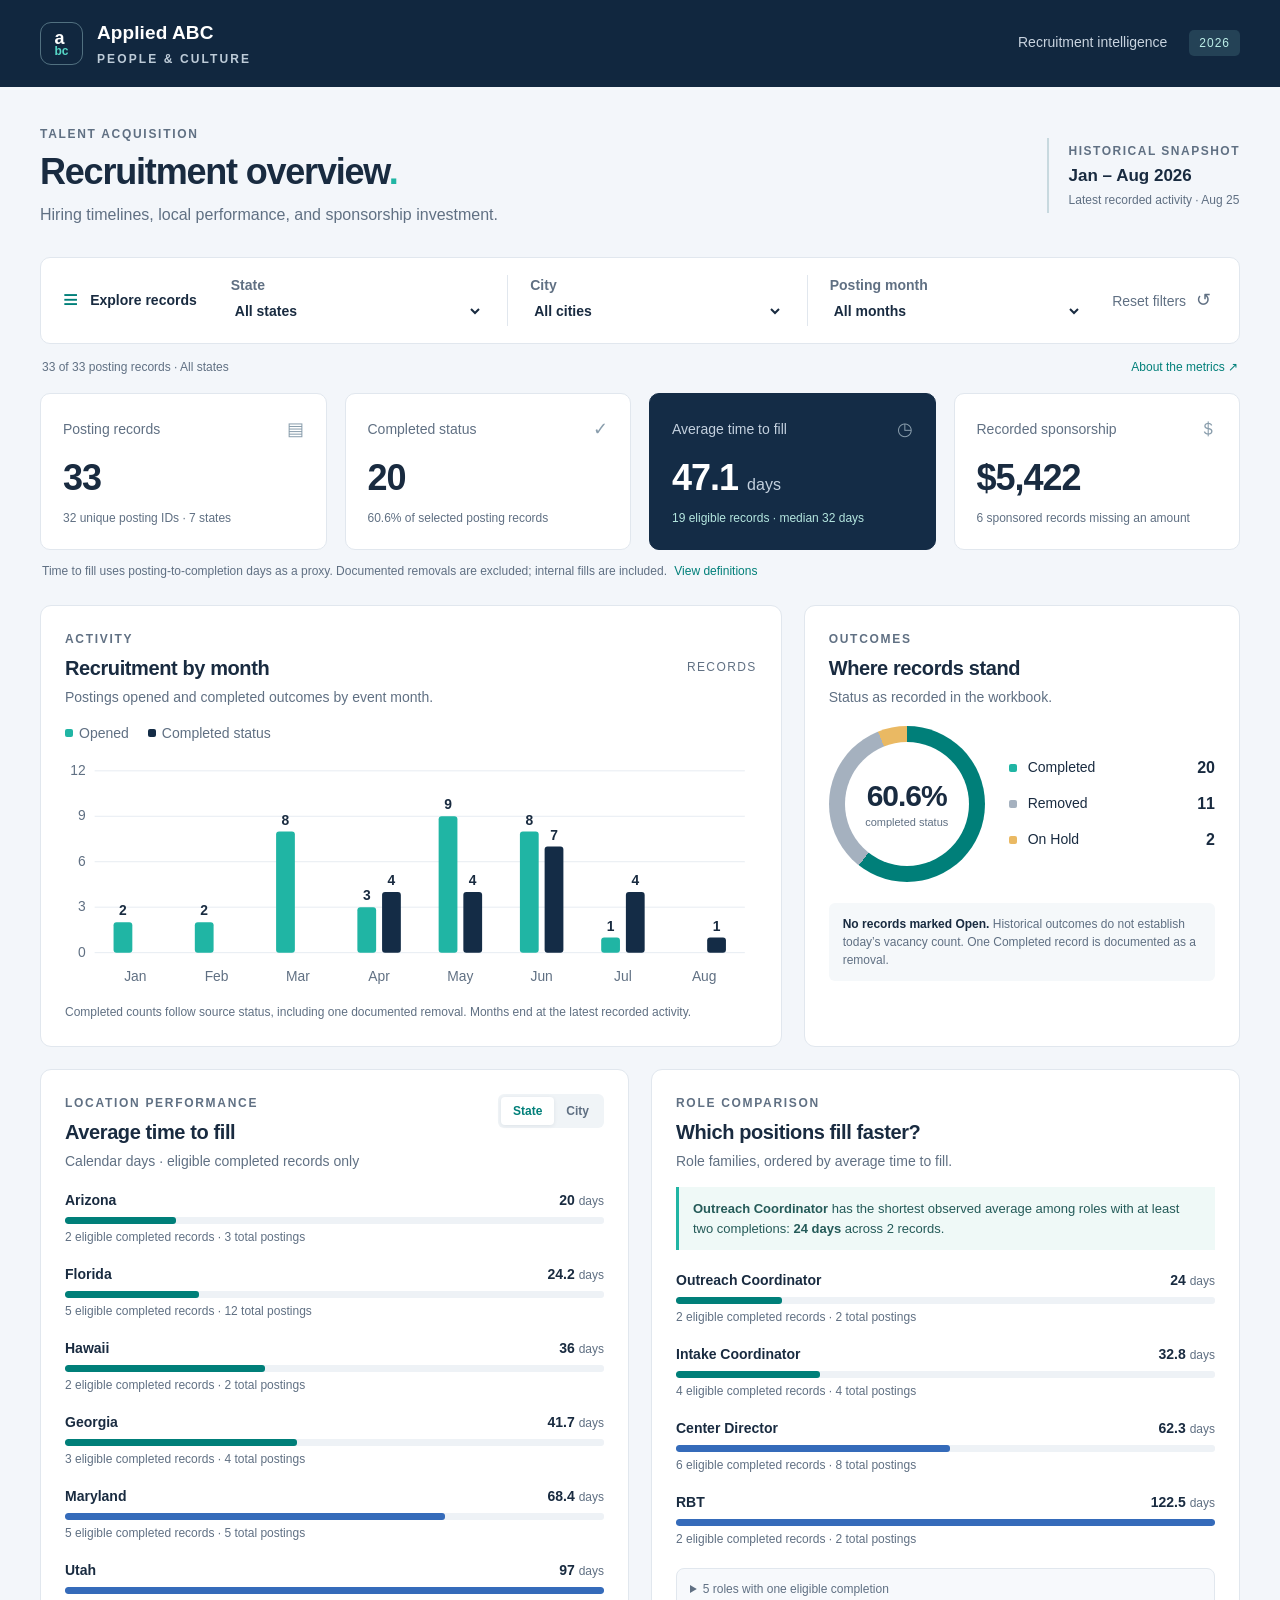
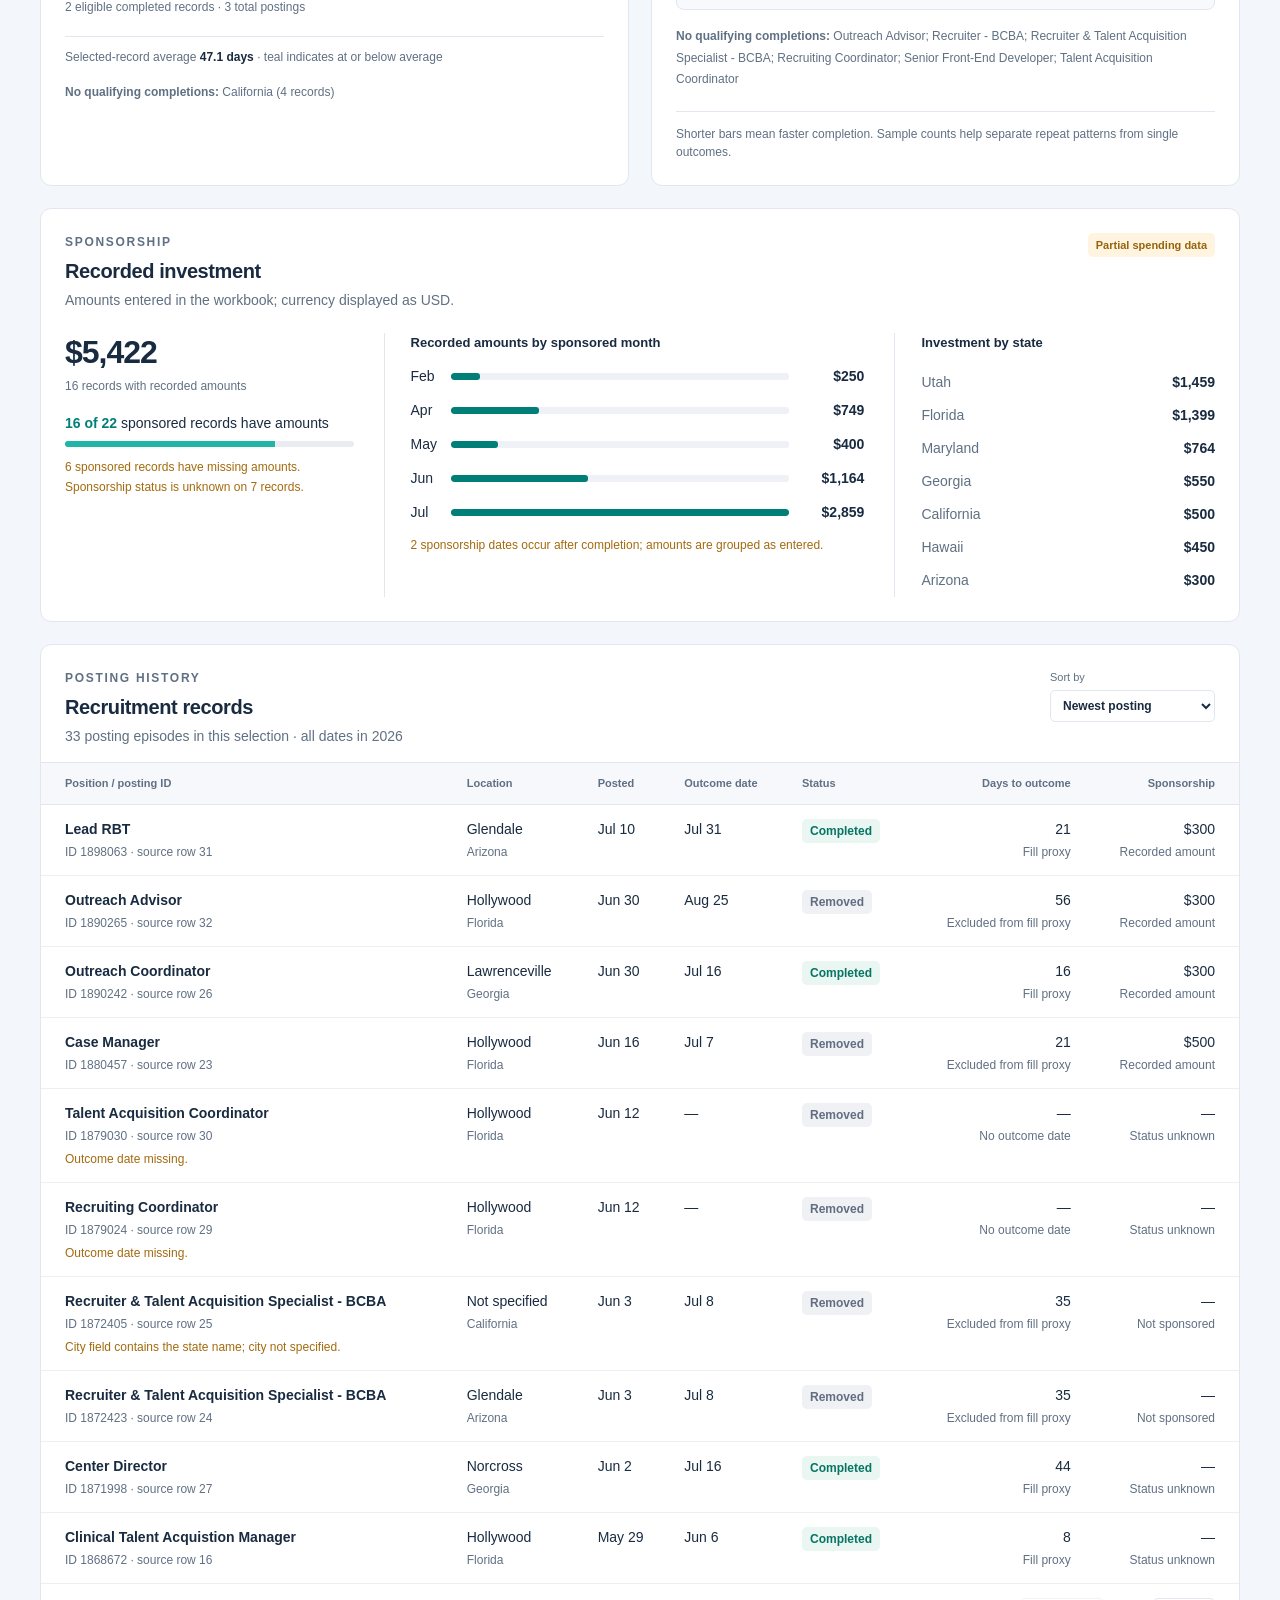
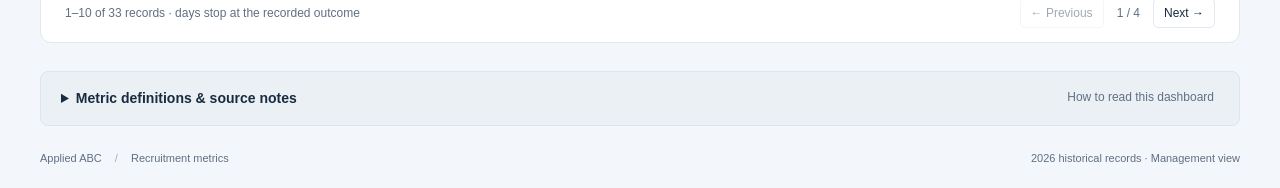
==== commit 8fb7e7c8: "New Version" ====
--- a/index.html
+++ b/index.html
@@ -1,105 +1,805 @@
-<!doctype html>
+<!DOCTYPE html>
 <html lang="en">
 <head>
-<meta charset="utf-8">
-<meta name="viewport" content="width=device-width, initial-scale=1">
-<meta name="description" content="Applied ABC historical recruitment KPI report for 2026.">
-<title>Recruitment KPI Report · 2026</title>
-<link rel="icon" type="image/svg+xml" href="data:image/svg+xml,%3Csvg xmlns='http://www.w3.org/2000/svg' viewBox='0 0 32 32'%3E%3Crect width='32' height='32' rx='9' fill='%23071d33'/%3E%3Cpath d='M9 21.5 14 16l3.5 3.5L24 11' fill='none' stroke='%2314b8a6' stroke-width='3' stroke-linecap='round' stroke-linejoin='round'/%3E%3C/svg%3E">
-<style>
-:root{--navy:#071d33;--ink:#102a43;--muted:#5e7184;--paper:#f4f7fb;--card:#fff;--line:#d9e3ed;--teal:#14b8a6;--teal-dark:#0d8f84;--sky:#c9e9f4;--blue:#4f8cc9;--yellow:#f7c948;--orange:#f59e0b;--red:#d95763;--green:#2fb171;--shadow:0 12px 34px rgba(7,29,51,.08)}
-*{box-sizing:border-box}body{margin:0;background:radial-gradient(circle at 90% 0,#e3f3f8 0,rgba(227,243,248,0) 29rem),var(--paper);color:var(--ink);font-family:Inter,ui-sans-serif,system-ui,-apple-system,BlinkMacSystemFont,"Segoe UI",sans-serif;font-size:16px;line-height:1.45}button,select,input{font:inherit}.shell{max-width:1480px;margin:0 auto;padding:26px 28px 48px}.masthead{display:flex;justify-content:space-between;gap:24px;align-items:flex-start;margin-bottom:22px}.eyebrow{font-size:12px;letter-spacing:.14em;text-transform:uppercase;font-weight:800;color:var(--teal-dark);margin-bottom:9px}.title{font-size:clamp(2rem,3.5vw,3.45rem);line-height:1.03;letter-spacing:-.05em;margin:0;color:var(--navy);font-weight:820}.sub{margin:12px 0 0;color:var(--muted);max-width:720px}.actions{display:flex;gap:10px;flex-wrap:wrap;justify-content:flex-end}.btn{border:1px solid var(--line);background:#fff;color:var(--ink);border-radius:12px;padding:10px 14px;font-weight:750;cursor:pointer;box-shadow:0 3px 8px rgba(7,29,51,.04)}.btn:hover{border-color:var(--teal);color:var(--teal-dark)}.btn.primary{background:var(--navy);border-color:var(--navy);color:#fff}.btn.primary:hover{background:#0d3559}.definition{background:var(--navy);color:#eaf4f7;border-radius:18px;padding:16px 18px;min-width:285px;max-width:360px;box-shadow:var(--shadow);font-size:14px}.definition strong{color:#fff;display:block;margin-bottom:4px}.panel{background:rgba(255,255,255,.87);border:1px solid var(--line);border-radius:18px;box-shadow:var(--shadow)}.filters{padding:17px 18px;margin-bottom:16px}.filter-top{display:flex;justify-content:space-between;gap:16px;align-items:center;margin-bottom:13px}.section-label{font-size:14px;font-weight:850;color:var(--navy);letter-spacing:.01em}.selection-note{font-size:13px;color:var(--muted)}.filter-grid{display:grid;grid-template-columns:repeat(4,minmax(0,1fr)) 1.35fr;gap:11px}.field{display:flex;flex-direction:column;gap:6px}.field label{font-size:12px;font-weight:800;color:var(--muted);letter-spacing:.05em;text-transform:uppercase}.field select,.field input{height:42px;border:1px solid var(--line);border-radius:10px;background:#fff;color:var(--ink);padding:0 11px;outline:none}.field select:focus,.field input:focus{border-color:var(--teal);box-shadow:0 0 0 3px rgba(20,184,166,.13)}.search-wrap{position:relative}.search-wrap:before{content:"⌕";position:absolute;left:11px;top:8px;font-size:21px;color:var(--muted)}.search-wrap input{padding-left:34px}.legend{display:flex;gap:10px;flex-wrap:wrap;margin-top:14px}.legend span{display:inline-flex;align-items:center;gap:6px;color:var(--muted);font-size:13px}.dot{width:9px;height:9px;border-radius:50%;display:inline-block}.green{background:var(--green)}.yellow{background:var(--yellow)}.orange{background:var(--orange)}.red{background:var(--red)}.kpis{display:grid;grid-template-columns:repeat(5,minmax(0,1fr));gap:13px;margin-bottom:16px}.kpi{padding:17px 18px;min-height:130px;position:relative;overflow:hidden}.kpi:after{content:"";position:absolute;width:74px;height:74px;border-radius:50%;right:-24px;bottom:-26px;background:var(--sky);opacity:.55}.kpi:nth-child(2):after{background:#d8f4ed}.kpi:nth-child(3):after{background:#ffe9b4}.kpi:nth-child(4):after{background:#ffd7dc}.kpi:nth-child(5):after{background:#dfe7ff}.kpi-label{font-size:12px;text-transform:uppercase;letter-spacing:.08em;font-weight:850;color:var(--muted)}.kpi-value{font-size:34px;line-height:1;margin:13px 0 8px;color:var(--navy);font-weight:850;letter-spacing:-.04em}.kpi-note{font-size:13px;color:var(--muted)}.content-grid{display:grid;grid-template-columns:1.45fr .82fr;gap:16px;margin-bottom:16px}.card{padding:20px}.card-head{display:flex;justify-content:space-between;gap:18px;align-items:flex-start;margin-bottom:18px}.card-title{font-size:18px;font-weight:850;color:var(--navy);margin:0}.card-copy{font-size:13px;color:var(--muted);margin:4px 0 0}.chart{min-height:270px}.bar-chart{display:flex;flex-direction:column;gap:11px}.bar-row{display:grid;grid-template-columns:minmax(170px,1fr) 2.05fr 48px;align-items:center;gap:11px;font-size:13px}.bar-label{font-weight:700;white-space:nowrap;overflow:hidden;text-overflow:ellipsis}.track{height:20px;background:#edf3f7;border-radius:999px;overflow:hidden}.fill{height:100%;border-radius:999px;background:linear-gradient(90deg,var(--teal),#61c7bb)}.bar-value{text-align:right;font-weight:850;color:var(--navy)}.empty{color:var(--muted);font-size:14px;padding:28px 0}.donut-wrap{display:flex;align-items:center;gap:22px;min-height:222px}.donut{width:170px;height:170px;border-radius:50%;position:relative;flex:0 0 auto}.donut:after{content:"";position:absolute;inset:31px;border-radius:50%;background:#fff}.donut-center{position:absolute;inset:0;display:grid;place-items:center;z-index:1;text-align:center;font-size:25px;font-weight:850;color:var(--navy)}.donut-center small{display:block;font-size:11px;color:var(--muted);font-weight:750;margin-top:-42px}.status-list{display:flex;flex-direction:column;gap:13px;min-width:140px}.status-item{display:flex;justify-content:space-between;gap:15px;align-items:center;font-size:14px}.status-name{display:flex;align-items:center;gap:8px}.status-num{font-weight:850;color:var(--navy)}.full{grid-column:1/-1}.table-wrap{overflow:auto;margin:0 -4px}.data-table{border-collapse:collapse;width:100%;min-width:890px}.data-table th{text-align:left;font-size:11px;text-transform:uppercase;letter-spacing:.07em;color:var(--muted);padding:11px 10px;border-bottom:1px solid var(--line);white-space:nowrap}.data-table td{padding:12px 10px;border-bottom:1px solid #edf1f5;font-size:13px;vertical-align:top}.data-table tr:hover{background:#f8fbfc}.role{font-weight:800;color:var(--navy)}.location{font-weight:700}.muted{color:var(--muted)}.pill{display:inline-flex;border-radius:999px;padding:4px 9px;font-size:11px;font-weight:850;white-space:nowrap}.pill.completed{background:#ddf6ea;color:#14734d}.pill.removed{background:#f0f2f5;color:#5e7184}.pill.hold{background:#fff0cd;color:#8c6200}.age{font-weight:850}.age.green-txt{color:#168054}.age.yellow-txt{color:#9b7200}.age.orange-txt{color:#bb6a00}.age.red-txt{color:#c53d4b}.table-foot{display:flex;justify-content:space-between;gap:16px;align-items:center;padding-top:13px;font-size:13px;color:var(--muted)}.locations{display:grid;grid-template-columns:1.2fr .8fr;gap:16px;margin-bottom:16px}.location-table{width:100%;border-collapse:collapse}.location-table th,.location-table td{text-align:left;padding:10px 8px;border-bottom:1px solid #edf1f5;font-size:13px}.location-table th{font-size:11px;text-transform:uppercase;letter-spacing:.06em;color:var(--muted)}.score{display:inline-flex;align-items:center;gap:6px;font-weight:850}.signal{width:8px;height:8px;border-radius:50%;display:inline-block}.signal.high{background:var(--red)}.signal.watch{background:var(--orange)}.signal.stable{background:var(--green)}.priority-list{display:flex;flex-direction:column;gap:9px}.priority{border:1px solid var(--line);border-left:4px solid var(--orange);border-radius:10px;padding:11px 12px;background:#fff}.priority.high{border-left-color:var(--red)}.priority-title{font-weight:850;color:var(--navy);font-size:14px}.priority-meta{font-size:12px;color:var(--muted);margin-top:3px}.priority-reason{font-size:12px;color:var(--ink);margin-top:7px}.source-note{font-size:12px;color:var(--muted);margin-top:14px}.no-data{border:1px dashed var(--line);padding:18px;border-radius:12px;color:var(--muted);text-align:center}.print-only{display:none}@media(max-width:1100px){.kpis{grid-template-columns:repeat(3,1fr)}.filter-grid{grid-template-columns:repeat(2,minmax(0,1fr))}.content-grid,.locations{grid-template-columns:1fr}.definition{max-width:none}}@media(max-width:650px){.shell{padding:18px 14px 34px}.masthead{display:block}.actions{justify-content:flex-start;margin-top:17px}.definition{margin-top:18px}.kpis{grid-template-columns:repeat(2,1fr);gap:10px}.kpi{min-height:118px;padding:14px}.kpi-value{font-size:28px}.filter-grid{grid-template-columns:1fr}.card{padding:16px}.bar-row{grid-template-columns:105px 1fr 36px;gap:7px;font-size:12px}.donut-wrap{justify-content:center;flex-wrap:wrap}.donut{width:145px;height:145px}.donut:after{inset:27px}.status-list{width:100%}.title{font-size:2.35rem}.table-foot{display:block}.table-foot span{display:block;margin-bottom:5px}}@media print{body{background:#fff}.shell{max-width:none;padding:0}.actions,.filters{display:none}.panel{box-shadow:none}.card,.kpi{break-inside:avoid}.kpis{grid-template-columns:repeat(5,1fr)}.content-grid,.locations{grid-template-columns:1fr 1fr}.print-only{display:block}}
+<meta charset="utf-8"><meta name="viewport" content="width=device-width, initial-scale=1">
+<title>Recruitment Metrics | Applied ABC</title>
+<meta name="description" content="2026 recruitment activity, time to fill by location and role, and recorded sponsorship spending.">
+<link rel="icon" type="image/svg+xml" href="data:image/svg+xml,%3Csvg xmlns='http://www.w3.org/2000/svg' viewBox='0 0 32 32'%3E%3Crect width='32' height='32' rx='8' fill='%2313253d'/%3E%3Cpath d='M7 23V16h4v7zm7 0V10h4v13zm7 0V6h4v17z' fill='%2324c6b2'/%3E%3C/svg%3E">
+<style>@charset "UTF-8";
+:root{--navy:#142c46;--ink:#192b40;--muted:#607083;--teal:#007f79;--bright:#20b5a4;--blue:#356bba;--line:#e1e7ee;--bg:#f3f6fa;--amber:#a36a0e;--white:#fff;font-family:"Segoe UI",Arial,sans-serif;color:var(--ink);font-size:16px;line-height:1.5;font-synthesis:none}
+*{box-sizing:border-box}body{margin:0;background:var(--bg)}button,select{font:inherit}button,a,select,summary{-webkit-tap-highlight-color:transparent}button,select{cursor:pointer}button:focus-visible,a:focus-visible,select:focus-visible,summary:focus-visible{outline:3px solid #3b93cb;outline-offset:3px}a{color:var(--teal);text-decoration:none}a:hover{text-decoration:underline}.topbar{background:#11273f;color:white}.top-inner{max-width:1480px;margin:auto;padding:19px 40px;display:flex;align-items:center;justify-content:space-between}.brand{color:white;display:flex;align-items:center;gap:14px;font-size:19px;font-weight:650;letter-spacing:.1px}.brand:hover{text-decoration:none}.brand-icon{display:grid;place-content:center;font-weight:800;font-size:18px;border:1px solid #517080;width:43px;height:43px;border-radius:11px;line-height:.9}.brand-icon span{color:#57d7c7;font-size:12px}.brand-sub{display:block;font-size:10px;letter-spacing:2.1px;color:#bdcbd8;margin-top:2px}.top-label{font-size:14px;color:#c8d3df}.year-badge{display:inline-block;color:#bcefe8;background:#244256;padding:4px 10px;margin-left:18px;border-radius:5px;font-size:12px;letter-spacing:1px}
+main{max-width:1480px;margin:auto;padding:38px 40px 18px}.page-heading{display:flex;justify-content:space-between;align-items:center;margin-bottom:30px;gap:24px}.eyebrow{font-size:11px;letter-spacing:1.7px;font-weight:750;color:var(--muted);margin:0 0 7px}h1{font-size:36px;line-height:1.2;letter-spacing:-1.2px;font-weight:700;margin:0 0 10px}h1 span{color:var(--bright)}.subtitle{margin:0;font-size:16px;color:var(--muted)}.snapshot{border-left:2px solid #c8d9df;padding:4px 0 4px 20px;display:flex;flex-direction:column;gap:3px;font-size:12px;color:var(--muted)}.snapshot strong{font-size:17px;color:var(--ink);font-weight:650}.snapshot-label{font-size:10px;letter-spacing:1.5px;font-weight:700}
+.filters{display:flex;align-items:center;gap:24px;background:white;border:1px solid var(--line);border-radius:10px;padding:17px 22px}.filter-caption{display:flex;align-items:center;gap:12px;white-space:nowrap;font-size:14px;padding-right:10px}.filter-icon{transform:rotate(180deg);color:var(--teal);font-size:26px;line-height:1}.filters label{flex:1;font-size:12px;color:var(--muted);font-weight:650;min-width:0}select{width:100%;display:block;border:0;background:#fff;color:var(--ink);font-size:14px;padding:4px 20px 4px 0;min-height:30px;font-weight:600}.filters label+label{border-left:1px solid var(--line);padding-left:22px}.reset{margin-left:auto;background:none;border:0;font-size:13px;color:var(--muted);white-space:nowrap}.reset span{font-size:18px;margin-left:6px}.reset:hover{color:var(--teal)}.scope-line{display:flex;justify-content:space-between;margin:14px 2px 17px;font-size:12px;color:var(--muted);gap:16px}.scope-line a{font-size:12px}
+.kpis{display:grid;grid-template-columns:repeat(4,1fr);gap:18px}.kpi{background:white;border:1px solid var(--line);padding:22px;border-radius:10px;position:relative;overflow:hidden}.kpi.featured{background:var(--navy);color:white;border-color:var(--navy)}.kpi-top{font-size:14px;color:var(--muted);display:flex;justify-content:space-between;align-items:center}.featured .kpi-top{color:#c3d0de}.kpi-symbol{font-size:18px;color:#899dac}.kpi-value{font-size:36px;font-weight:700;line-height:1.2;letter-spacing:-1px;margin:13px 0 10px;font-variant-numeric:tabular-nums}.kpi-value small{font-size:16px;font-weight:500;letter-spacing:0;color:#c3d0de}.kpi-desc{font-size:12px;color:var(--muted)}.featured .kpi-desc{color:#b4e6df}.metric-note{font-size:12px;color:var(--muted);margin:12px 2px 25px}.metric-note a{margin-left:4px}
+.grid{display:grid;gap:22px;margin-bottom:22px}.primary-grid{grid-template-columns:minmax(0,1.7fr) minmax(0,1fr)}.secondary-grid{grid-template-columns:1fr 1fr}.panel{background:white;border:1px solid var(--line);border-radius:11px;min-width:0;padding:24px}.panel-heading{display:flex;justify-content:space-between;align-items:flex-start;gap:15px;margin-bottom:15px}.panel-heading h2{font-size:20px;line-height:1.3;letter-spacing:-.4px;margin:0;font-weight:650}.panel-heading p:not(.eyebrow){font-size:12px;color:var(--muted);margin:6px 0 0}.unit{font-size:10px;color:var(--muted);letter-spacing:1.4px;margin-top:28px}.legend{display:flex;gap:19px;font-size:12px;color:var(--muted);margin-bottom:12px}.legend span{display:flex;align-items:center;gap:6px}.key{display:inline-block;height:8px;width:8px;border-radius:2px;flex:none}.teal{background:var(--bright)}.navy{background:var(--navy)}.gray{background:#a5b1bf}.gold{background:#eab963}.chart-container svg{display:block;width:100%;height:auto}.chart-grid{stroke:#e7ecf2;stroke-width:1}.chart-text{font-family:inherit;font-size:12px;fill:var(--muted)}.chart-value{font-family:inherit;font-size:12px;font-weight:650;fill:var(--ink)}.outcome-top{display:flex;align-items:center;justify-content:center;gap:24px;margin:18px 0 21px}.donut{width:156px;height:156px;border-radius:50%;display:grid;place-items:center;flex:none}.donut-center{background:white;border-radius:50%;width:124px;height:124px;display:flex;flex-direction:column;align-items:center;justify-content:center}.donut-center strong{font-size:30px;line-height:1.2;letter-spacing:-1px}.donut-center span{font-size:11px;color:var(--muted)}.status-list{width:100%;display:flex;flex-direction:column;gap:12px}.status-row{display:grid;grid-template-columns:10px 1fr auto;align-items:center;gap:9px;font-size:14px}.status-row strong{font-size:16px}.status-row small{font-size:12px;color:var(--muted);margin-left:4px}.outcome-note{background:#f5f8fa;border-radius:6px;padding:12px 14px;font-size:12px;color:var(--muted)}.outcome-note b{color:var(--ink);font-weight:650}
+.segmented{display:flex;background:#f0f4f7;padding:3px;border-radius:6px;flex:none}.segmented button{border:0;background:transparent;color:var(--muted);border-radius:4px;padding:5px 12px;font-size:12px;font-weight:600}.segmented button.active{background:white;color:var(--teal);box-shadow:0 1px 4px #10243a15}.bar-row{margin-top:18px}.bar-label{display:flex;justify-content:space-between;gap:15px;font-size:14px;margin-bottom:6px}.bar-label .label{font-weight:600;max-width:78%}.bar-label .value{font-variant-numeric:tabular-nums;white-space:nowrap;font-weight:650}.bar-label .value small{font-size:11px;font-weight:400;color:var(--muted)}.bar-track{height:7px;background:#eef2f6;border-radius:3px;overflow:hidden}.bar-fill{height:100%;background:var(--blue);border-radius:3px;min-width:2px}.bar-fill.faster{background:var(--teal)}.bar-meta{font-size:11px;color:var(--muted);margin:4px 0}.benchmark{border-top:1px solid var(--line);margin-top:20px;padding-top:11px;color:var(--muted);font-size:12px}.benchmark b{color:var(--ink)}.no-history{margin-top:16px;font-size:12px;color:var(--muted);line-height:1.8}.insight{border-left:3px solid var(--bright);background:#eff9f7;padding:12px 14px;margin:4px 0 20px;font-size:13px;color:#255b59}.insight strong{font-weight:700}.panel-footnote{font-size:11px;color:var(--muted);border-top:1px solid var(--line);padding-top:13px;margin:20px 0 0}
+.spend-panel{margin-bottom:22px}.badge{font-size:11px;padding:4px 8px;border-radius:5px;white-space:nowrap;font-weight:600}.amber{background:#fff4df;color:#96630d}.spend-layout{display:grid;grid-template-columns:.9fr 1.5fr 1fr;gap:30px;margin-top:22px}.spend-layout h3{font-size:13px;font-weight:600;margin:0 0 14px}.spend-big{font-size:32px;font-weight:700;letter-spacing:-1px;line-height:1.2;margin-bottom:6px}.spend-detail{font-size:12px;color:var(--muted);margin:0 0 18px}.coverage{font-size:12px;margin-bottom:7px}.coverage strong{color:var(--teal)}.coverage-track{height:6px;border-radius:5px;background:#e9edf2;overflow:hidden}.coverage-track span{height:100%;display:block;background:var(--bright)}.spend-warning{font-size:12px;line-height:1.6;color:var(--amber);margin-top:11px}.spend-chart,.spend-locations{border-left:1px solid var(--line);padding-left:26px}.mini-row{display:flex;justify-content:space-between;padding:6px 0;font-size:13px;gap:12px}.mini-row span{color:var(--muted)}.mini-row strong{font-variant-numeric:tabular-nums;font-weight:600}.spend-month-row{display:grid;grid-template-columns:30px 1fr 55px;gap:10px;align-items:center;margin:13px 0;font-size:12px}.spend-month-row strong{text-align:right;font-weight:600}
+.records-panel{padding-bottom:0}.compact-select{font-size:11px;color:var(--muted);min-width:165px}.compact-select select{font-size:12px;border:1px solid var(--line);border-radius:5px;padding:7px 8px;margin-top:4px}.table-wrap{overflow:auto;margin:0 -24px}table{border-collapse:collapse;width:100%;font-size:13px;min-width:940px}th{background:#f6f8fb;color:var(--muted);font-size:11px;font-weight:600;text-align:left;padding:12px 15px;white-space:nowrap;border-top:1px solid var(--line);border-bottom:1px solid var(--line)}td{padding:14px 15px;border-bottom:1px solid #ecf0f4;vertical-align:top}th:first-child,td:first-child{padding-left:24px}th:last-child,td:last-child{padding-right:24px}td strong{display:block;font-size:13px;font-weight:600}.cell-meta{display:block;font-size:11px;color:var(--muted);margin-top:3px}.numeric{text-align:right;font-variant-numeric:tabular-nums}.status{display:inline-block;font-size:11px;font-weight:600;padding:3px 8px;border-radius:5px;white-space:nowrap}.status.completed{background:#e9f6f2;color:#087463}.status.removed{background:#eff1f5;color:#626e80}.status.hold{background:#fff3dc;color:#9b690f}.flag{display:block;color:#a36a0e;font-size:11px;max-width:320px;margin-top:5px;line-height:1.5}.table-footer{color:var(--muted);font-size:12px;padding:14px 0}.empty{padding:35px 15px;text-align:center;color:var(--muted);font-size:14px}
+.methodology{margin:28px 0 0}details{background:#ebf0f5;border:1px solid #dce4ed;border-radius:8px;padding:16px 20px}summary{cursor:pointer;font-size:14px;font-weight:600}summary span{float:right;font-size:12px;font-weight:400;color:var(--muted);margin-right:5px}.definitions{display:grid;grid-template-columns:repeat(3,1fr);gap:20px 30px;padding:20px 0 5px}.definitions h3{font-size:13px;margin:0 0 7px}.definitions p{font-size:12px;color:var(--muted);margin:0;line-height:1.7}footer{display:flex;justify-content:space-between;padding:24px 0 4px;font-size:11px;color:var(--muted);gap:15px}footer b{font-weight:400;margin:0 10px;color:#a4aeb9}
+@media(min-width:1600px){.chart-container{max-width:880px}.primary-grid .panel{min-height:350px}}@media(max-width:1100px){main{padding:28px 24px}.top-inner{padding:17px 24px}.filters{gap:14px;padding:15px}.filter-caption{display:none}.kpis{gap:12px}.kpi{padding:18px}.kpi-value{font-size:30px}.primary-grid{grid-template-columns:1.5fr 1fr}.outcome-top{flex-direction:column;gap:18px}.donut{width:130px;height:130px}.donut-center{width:103px;height:103px}.spend-layout{gap:20px;grid-template-columns:.8fr 1.1fr 1fr}.spend-chart,.spend-locations{padding-left:18px}}@media(max-width:760px){main{padding:24px 16px}.top-inner{padding:14px 16px}.top-label{font-size:0}.year-badge{font-size:12px;margin-left:0}.brand{font-size:16px}.brand-sub{font-size:9px}h1{font-size:29px}.page-heading{align-items:flex-start;margin-bottom:24px}.snapshot{display:none}.subtitle{font-size:14px}.filters{display:grid;grid-template-columns:1fr 1fr;gap:12px 18px}.filters label+label{border:0;padding-left:0}.filters .reset{margin:18px 0 0;text-align:right;align-self:center}.kpis{grid-template-columns:1fr 1fr}.kpi-value{font-size:31px}.kpi-top{font-size:13px}.kpi-desc{font-size:11px}.primary-grid,.secondary-grid{grid-template-columns:1fr}.panel{padding:20px}.panel-heading h2{font-size:19px}.outcome-top{flex-direction:row;gap:30px;max-width:440px;margin:20px auto}.spend-layout{grid-template-columns:1fr 1fr}.spend-locations{grid-column:1/-1;border-left:0;padding:18px 0 0;border-top:1px solid var(--line)}.definitions{grid-template-columns:1fr 1fr}.table-wrap{margin:0 -20px}summary span{display:none}footer{flex-direction:column;gap:4px}.metric-note{font-size:11px}.scope-line{font-size:11px}.scope-line a{font-size:11px}}@media(max-width:420px){.kpi{padding:15px}.kpi-value{font-size:28px}.kpi-top{font-size:12px}.kpi-symbol{display:none}.kpi-desc{font-size:10px}.definitions{grid-template-columns:1fr}.spend-layout{grid-template-columns:1fr}.spend-chart{border:0;padding:15px 0 0}.outcome-top{gap:19px}.segmented button{padding:5px 9px}.panel-heading{gap:8px}.compact-select{min-width:128px}.unit{display:none}}
+.chart-caption{font-size:11px;color:var(--muted);line-height:1.6;margin-top:8px}.single-results{padding:11px 13px;margin-top:20px;background:#f7f9fc;border:1px solid var(--line)}.single-results summary{font-size:12px;color:var(--muted);font-weight:500}.single-results .bar-row{margin-top:13px}.table-footer{display:flex;align-items:center;justify-content:space-between;gap:15px}.pagination{display:flex;align-items:center;gap:13px;white-space:nowrap}.pagination button{border:1px solid var(--line);background:white;border-radius:5px;font-size:12px;padding:5px 10px;color:var(--ink)}.pagination button:disabled{opacity:.4;cursor:default}select,.filters label,.reset{font-size:14px}.definitions p{font-size:14px}.brand-sub,.snapshot-label{font-size:12px}.table-wrap table{font-size:14px}.table-wrap td strong{font-size:14px}.cell-meta,.flag,.kpi-desc,.kpi .kpi-desc,.bar-meta,.chart-caption,.panel-footnote,.metric-note,.spend-detail,.spend-warning{font-size:12px}.status,.status.completed,.status.removed,.status.hold{font-size:12px}.mini-row,.coverage,.panel-heading p:not(.eyebrow),.legend{font-size:14px}.eyebrow,.unit{font-size:12px}.bar-label .value small{font-size:12px}.no-history{font-size:12px}.filters .reset{font-size:14px}.kpi-top,.kpi .kpi-top{font-size:14px}.spend-month-row{grid-template-columns:30px 1fr 65px;font-size:14px}.chart-text,.chart-value{font-size:14px}@media(max-width:760px){.table-footer{align-items:flex-start;flex-direction:column}.kpi-value{font-size:28px}.scope-line{flex-wrap:wrap}.spend-layout{gap:18px}.panel-heading{flex-wrap:wrap}}@media print{body{background:white}.filters,.reset,.compact-select{display:none}.topbar{print-color-adjust:exact}.panel,.kpi{break-inside:avoid}.records-panel{break-inside:auto}.table-wrap{overflow:visible}main{padding:20px 0}.methodology details{display:block}footer{color:#555}}
 </style>
+
 </head>
 <body>
-<main class="shell">
-<header class="masthead">
-  <div>
-    <div class="eyebrow">Applied ABC · Recruitment Intelligence</div>
-    <h1 class="title">Recruitment KPI report</h1>
-    <p class="sub">Historical recruitment records from 2026, organized around speed to fill, aging, location, and role difficulty.</p>
-  </div>
-  <div>
-    <div class="actions"><button class="btn" id="resetBtn">Reset filters</button><button class="btn primary" id="printBtn">Print / Save PDF</button></div>
-    <div class="definition"><strong>Time to fill definition</strong>Posting date to candidate start date. For completed roles without a start date, the completion date is used.</div>
-  </div>
-</header>
+<header class="topbar"><div class="top-inner"><a class="brand" href="#"><span class="brand-icon" aria-hidden="true">a<span>bc</span></span><span>Applied ABC<span class="brand-sub">PEOPLE & CULTURE</span></span></a><div class="top-label">Recruitment intelligence <span class="year-badge">2026</span></div></div></header>
+<main>
+<p id="dashboard-status" class="dashboard-status" role="status">Loading recruitment metrics…</p>
+<noscript><p class="dashboard-status">Enable JavaScript to use the filters and view the charts.</p></noscript>
+<section class="page-heading"><div><p class="eyebrow">TALENT ACQUISITION</p><h1>Recruitment overview<span>.</span></h1><p class="subtitle">Hiring timelines, local performance, and sponsorship investment.</p></div><div class="snapshot"><span class="snapshot-label">HISTORICAL SNAPSHOT</span><strong>Jan – Aug 2026</strong><span>Latest recorded activity · Aug 25</span></div></section>
+<section class="filters" aria-label="Dashboard filters"><div class="filter-caption"><span class="filter-icon" aria-hidden="true">≡</span><strong>Explore records</strong></div><label>State<select id="state"><option value="">All states</option></select></label><label>City<select id="city"><option value="">All cities</option></select></label><label>Posting month<select id="month"><option value="">All months</option></select></label><button id="reset" class="reset">Reset filters <span aria-hidden="true">↺</span></button></section>
+<div class="scope-line"><span id="scope" aria-live="polite">33 posting records across 7 states</span><a href="#methodology">About the metrics <span aria-hidden="true">↗</span></a></div>
+<section class="kpis" aria-label="Key recruitment metrics" id="kpis"></section>
+<div class="metric-note">Time to fill uses posting-to-completion days as a proxy. Documented removals are excluded; internal fills are included. <a href="#methodology">View definitions</a></div>
+<section class="grid primary-grid"><article class="panel"><div class="panel-heading"><div><p class="eyebrow">ACTIVITY</p><h2>Recruitment by month</h2><p>Postings opened and completed outcomes by event month.</p></div><span class="unit">RECORDS</span></div><div class="legend"><span><i class="key teal"></i>Opened</span><span><i class="key navy"></i>Completed status</span></div><div id="monthly" class="chart-container"></div></article><article class="panel outcome-panel"><div class="panel-heading"><div><p class="eyebrow">OUTCOMES</p><h2>Where records stand</h2><p>Status as recorded in the workbook.</p></div></div><div id="outcomes"></div></article></section>
+<section class="grid secondary-grid"><article class="panel"><div class="panel-heading"><div><p class="eyebrow">LOCATION PERFORMANCE</p><h2>Average time to fill</h2><p>Calendar days · eligible completed records only</p></div><div class="segmented" role="group" aria-label="Location grouping"><button id="by-state" class="active" aria-pressed="true">State</button><button id="by-city" aria-pressed="false">City</button></div></div><div id="locations"></div></article><article class="panel"><div class="panel-heading"><div><p class="eyebrow">ROLE COMPARISON</p><h2>Which positions fill faster?</h2><p>Role families, ordered by average time to fill.</p></div></div><div id="role-insight" class="insight"></div><div id="roles"></div><p class="panel-footnote">Shorter bars mean faster completion. Sample counts help separate repeat patterns from single outcomes.</p></article></section>
+<section class="panel spend-panel"><div class="panel-heading"><div><p class="eyebrow">SPONSORSHIP</p><h2>Recorded investment</h2><p>Amounts entered in the workbook; currency displayed as USD.</p></div><span class="badge amber">Partial spending data</span></div><div class="spend-layout"><div id="spend-summary"></div><div class="spend-chart"><h3>Recorded amounts by sponsored month</h3><div id="spend-monthly"></div></div><div class="spend-locations"><h3>Investment by state</h3><div id="spend-states"></div></div></div></section>
+<section class="panel records-panel"><div class="panel-heading"><div><p class="eyebrow">POSTING HISTORY</p><h2>Recruitment records</h2><p id="record-caption">Each row represents a posting episode.</p></div><label class="compact-select">Sort by<select id="sort"><option value="posted-desc">Newest posting</option><option value="days-desc">Longest duration</option><option value="days-asc">Shortest duration</option><option value="amount-desc">Highest sponsorship</option></select></label></div><div class="table-wrap"><table><thead><tr><th>Position / posting ID</th><th>Location</th><th>Posted</th><th>Outcome date</th><th>Status</th><th class="numeric">Days to outcome</th><th class="numeric">Sponsorship</th></tr></thead><tbody id="records"></tbody></table></div><div class="table-footer" id="table-footer"></div></section>
+<section id="methodology" class="methodology"><details><summary>Metric definitions & source notes <span>How to read this dashboard</span></summary><div class="definitions"><div><h3>Time to fill</h3><p>Calendar days from Posting Date to the recorded completion date for Completed rows with valid dates. One Completed row explicitly documented as a removed posting (ID 1740559) is excluded. This is a completion-based proxy, not verified offer acceptance; internal role coverage is included. Candidate start dates are not used.</p></div><div><h3>Records & monthly filters</h3><p>Each worksheet row is a posting episode, not a unique hire. The file contains 33 records and 32 unique posting IDs; ID 1835245 has two distinct posting dates and both are retained. Posting-month filters select a cohort; monthly charts then show that cohort’s posting, completion, or sponsorship events in their actual months.</p></div><div><h3>Sponsorship amounts</h3><p>Only numeric amounts and parsable currency entries are summed. Blank or N/A amounts are not assumed to be zero. Six of 22 sponsored records lack amounts, and seven records have no sponsorship status. Recorded amounts are not independently verified expenses. Two sponsorship dates occur after completion and are retained as entered.</p></div><div><h3>Role & location comparisons</h3><p>Center Director variants, Intake Coordinator variants, Case Manager variants, and RBT / Registered Behavior Technician are grouped into role families. Lead RBT stays separate. Comparisons show eligible sample counts; one-record results offer limited evidence. A city entered as “California” is shown as “Not specified.”</p></div><div><h3>Historical status</h3><p>No records are marked Open. Two are On Hold, and 11 are Removed. Days to outcome ends at the recorded completion, removal, or hold date; it is not current open age. Two Removed records have no outcome date. The workbook does not provide a current active-opening inventory.</p></div><div><h3>Source</h3><p>Historical Recruitmet Records 2026.xlsx · Recruitment · rows 3–35. Latest recorded activity: August 25, 2026. Prepared September 17, 2026. This is a fixed snapshot and does not automatically refresh from Excel. Personal candidate and recruiter details are omitted.</p></div></div><div id="quality-notes"></div></details></section>
+<footer><span>Applied ABC <b>/</b> Recruitment metrics</span><span>2026 historical records · Management view</span></footer>
+</main>
+<script>window.RECRUITMENT_DATA = {
+  "source": "Historical Recruitmet Records 2026.xlsx",
+  "sheet": "Recruitment",
+  "sourceRange": "A3:O35",
+  "prepared": "2026-09-17",
+  "latestActivity": "2026-08-25",
+  "records": [
+    {
+      "record": 1,
+      "sourceRow": 3,
+      "jobId": "1710729",
+      "title": "Center Director - BCBA",
+      "family": "Center Director",
+      "city": "Pikesville",
+      "state": "Maryland",
+      "posted": "2026-02-04",
+      "sponsoredDate": null,
+      "sponsored": "Yes",
+      "amount": null,
+      "status": "Completed",
+      "outcome": "2026-04-14",
+      "days": 69,
+      "eligible": true,
+      "conflict": false,
+      "flags": [
+        "Sponsorship amount missing."
+      ]
+    },
+    {
+      "record": 2,
+      "sourceRow": 4,
+      "jobId": "1742365",
+      "title": "Center Director",
+      "family": "Center Director",
+      "city": "Pikesville",
+      "state": "Maryland",
+      "posted": "2026-03-19",
+      "sponsoredDate": null,
+      "sponsored": "Yes",
+      "amount": null,
+      "status": "Completed",
+      "outcome": "2026-04-14",
+      "days": 26,
+      "eligible": true,
+      "conflict": false,
+      "flags": [
+        "Sponsorship amount missing."
+      ]
+    },
+    {
+      "record": 3,
+      "sourceRow": 5,
+      "jobId": "1742389",
+      "title": "Case Manager - Admin",
+      "family": "Case Manager",
+      "city": "Pikesville",
+      "state": "Maryland",
+      "posted": "2026-03-19",
+      "sponsoredDate": null,
+      "sponsored": "Yes",
+      "amount": null,
+      "status": "Completed",
+      "outcome": "2026-04-14",
+      "days": 26,
+      "eligible": true,
+      "conflict": false,
+      "flags": [
+        "Sponsorship amount missing."
+      ]
+    },
+    {
+      "record": 4,
+      "sourceRow": 6,
+      "jobId": "1740559",
+      "title": "Recruiter - BCBA",
+      "family": "Recruiter - BCBA",
+      "city": "Hollywood",
+      "state": "Florida",
+      "posted": "2026-03-17",
+      "sponsoredDate": "2026-04-22",
+      "sponsored": "Yes",
+      "amount": 249.0,
+      "status": "Completed",
+      "outcome": "2026-04-24",
+      "days": 38,
+      "eligible": false,
+      "conflict": true,
+      "flags": [
+        "Completed status; note says posting removed. Excluded from time to fill."
+      ]
+    },
+    {
+      "record": 5,
+      "sourceRow": 7,
+      "jobId": "1694443",
+      "title": "Case Manager",
+      "family": "Case Manager",
+      "city": "Santa Ana",
+      "state": "California",
+      "posted": "2026-01-13",
+      "sponsoredDate": "2026-02-03",
+      "sponsored": "Yes",
+      "amount": 250.0,
+      "status": "Removed",
+      "outcome": "2026-04-28",
+      "days": 105,
+      "eligible": false,
+      "conflict": false,
+      "flags": []
+    },
+    {
+      "record": 6,
+      "sourceRow": 8,
+      "jobId": "1769005",
+      "title": "Intake Coordinator",
+      "family": "Intake Coordinator",
+      "city": "Glendale",
+      "state": "Arizona",
+      "posted": "2026-04-16",
+      "sponsoredDate": "2026-04-16",
+      "sponsored": "Yes",
+      "amount": null,
+      "status": "Completed",
+      "outcome": "2026-05-05",
+      "days": 19,
+      "eligible": true,
+      "conflict": false,
+      "flags": [
+        "Sponsorship amount missing."
+      ]
+    },
+    {
+      "record": 7,
+      "sourceRow": 9,
+      "jobId": "1835245",
+      "title": "Intake Coordinator",
+      "family": "Intake Coordinator",
+      "city": "Hollywood",
+      "state": "Florida",
+      "posted": "2026-04-17",
+      "sponsoredDate": "2026-04-17",
+      "sponsored": "Yes",
+      "amount": null,
+      "status": "Completed",
+      "outcome": "2026-05-05",
+      "days": 18,
+      "eligible": true,
+      "conflict": false,
+      "flags": [
+        "Sponsorship amount missing."
+      ]
+    },
+    {
+      "record": 8,
+      "sourceRow": 10,
+      "jobId": "1742500",
+      "title": "Case Manager - Admin",
+      "family": "Case Manager",
+      "city": "American Fork",
+      "state": "Utah",
+      "posted": "2026-03-19",
+      "sponsoredDate": "2026-04-14",
+      "sponsored": "Yes",
+      "amount": null,
+      "status": "Removed",
+      "outcome": "2026-05-13",
+      "days": 55,
+      "eligible": false,
+      "conflict": false,
+      "flags": [
+        "Sponsorship amount missing."
+      ]
+    },
+    {
+      "record": 9,
+      "sourceRow": 11,
+      "jobId": "1694457",
+      "title": "Center Director",
+      "family": "Center Director",
+      "city": "Santa Ana",
+      "state": "California",
+      "posted": "2026-01-13",
+      "sponsoredDate": "2026-04-14",
+      "sponsored": "Yes",
+      "amount": 250.0,
+      "status": "Removed",
+      "outcome": "2026-05-14",
+      "days": 121,
+      "eligible": false,
+      "conflict": false,
+      "flags": []
+    },
+    {
+      "record": 10,
+      "sourceRow": 12,
+      "jobId": "1730295",
+      "title": "Clinical Center Director",
+      "family": "Center Director",
+      "city": "Irvine",
+      "state": "California",
+      "posted": "2026-03-02",
+      "sponsoredDate": null,
+      "sponsored": "No",
+      "amount": null,
+      "status": "Removed",
+      "outcome": "2026-05-14",
+      "days": 73,
+      "eligible": false,
+      "conflict": false,
+      "flags": []
+    },
+    {
+      "record": 11,
+      "sourceRow": 13,
+      "jobId": "1857328",
+      "title": "Case Manager - Admin",
+      "family": "Case Manager",
+      "city": "Stone Mountain",
+      "state": "Georgia",
+      "posted": "2026-05-13",
+      "sponsoredDate": "2026-05-14",
+      "sponsored": "Yes",
+      "amount": 250.0,
+      "status": "On Hold",
+      "outcome": "2026-05-27",
+      "days": 14,
+      "eligible": false,
+      "conflict": false,
+      "flags": []
+    },
+    {
+      "record": 12,
+      "sourceRow": 14,
+      "jobId": "1749919",
+      "title": "Intake Coordinator (ABA)",
+      "family": "Intake Coordinator",
+      "city": "Honolulu",
+      "state": "Hawaii",
+      "posted": "2026-03-31",
+      "sponsoredDate": "2026-04-06",
+      "sponsored": "Yes",
+      "amount": 250.0,
+      "status": "Completed",
+      "outcome": "2026-05-27",
+      "days": 57,
+      "eligible": true,
+      "conflict": false,
+      "flags": []
+    },
+    {
+      "record": 13,
+      "sourceRow": 15,
+      "jobId": "1427197",
+      "title": "Outreach Coordinator",
+      "family": "Outreach Coordinator",
+      "city": "Hollywood",
+      "state": "Florida",
+      "posted": "2026-04-27",
+      "sponsoredDate": null,
+      "sponsored": "No",
+      "amount": null,
+      "status": "Completed",
+      "outcome": "2026-05-29",
+      "days": 32,
+      "eligible": true,
+      "conflict": false,
+      "flags": []
+    },
+    {
+      "record": 14,
+      "sourceRow": 16,
+      "jobId": "1868672",
+      "title": "Clinical Talent Acquistion Manager",
+      "family": "Clinical Talent Acquisition Manager",
+      "city": "Hollywood",
+      "state": "Florida",
+      "posted": "2026-05-29",
+      "sponsoredDate": null,
+      "sponsored": "Unknown",
+      "amount": null,
+      "status": "Completed",
+      "outcome": "2026-06-06",
+      "days": 8,
+      "eligible": true,
+      "conflict": false,
+      "flags": []
+    },
+    {
+      "record": 15,
+      "sourceRow": 17,
+      "jobId": "1844688",
+      "title": "Account Executive",
+      "family": "Account Executive",
+      "city": "Hollywood",
+      "state": "Florida",
+      "posted": "2026-05-13",
+      "sponsoredDate": "2026-05-13",
+      "sponsored": "Yes",
+      "amount": 150.0,
+      "status": "Completed",
+      "outcome": "2026-06-08",
+      "days": 26,
+      "eligible": true,
+      "conflict": false,
+      "flags": []
+    },
+    {
+      "record": 16,
+      "sourceRow": 18,
+      "jobId": "1865757",
+      "title": "HR Coordinator",
+      "family": "HR Coordinator",
+      "city": "Hollywood",
+      "state": "Florida",
+      "posted": "2026-05-25",
+      "sponsoredDate": "2026-06-05",
+      "sponsored": "Yes",
+      "amount": 200.0,
+      "status": "Removed",
+      "outcome": "2026-06-12",
+      "days": 18,
+      "eligible": false,
+      "conflict": false,
+      "flags": []
+    },
+    {
+      "record": 17,
+      "sourceRow": 19,
+      "jobId": "1868201",
+      "title": "HR Coordinator",
+      "family": "HR Coordinator",
+      "city": "Honolulu",
+      "state": "Hawaii",
+      "posted": "2026-05-26",
+      "sponsoredDate": "2026-06-05",
+      "sponsored": "Yes",
+      "amount": 200.0,
+      "status": "Completed",
+      "outcome": "2026-06-10",
+      "days": 15,
+      "eligible": true,
+      "conflict": false,
+      "flags": []
+    },
+    {
+      "record": 18,
+      "sourceRow": 20,
+      "jobId": "1616135",
+      "title": "Senior Front-End Developer",
+      "family": "Senior Front-End Developer",
+      "city": "Hollywood",
+      "state": "Florida",
+      "posted": "2026-05-05",
+      "sponsoredDate": null,
+      "sponsored": "Unknown",
+      "amount": null,
+      "status": "On Hold",
+      "outcome": "2026-06-16",
+      "days": 42,
+      "eligible": false,
+      "conflict": false,
+      "flags": []
+    },
+    {
+      "record": 19,
+      "sourceRow": 21,
+      "jobId": "1835245",
+      "title": "Intake Coordinator",
+      "family": "Intake Coordinator",
+      "city": "Hollywood",
+      "state": "Florida",
+      "posted": "2026-05-12",
+      "sponsoredDate": null,
+      "sponsored": "Unknown",
+      "amount": null,
+      "status": "Completed",
+      "outcome": "2026-06-18",
+      "days": 37,
+      "eligible": true,
+      "conflict": false,
+      "flags": []
+    },
+    {
+      "record": 20,
+      "sourceRow": 22,
+      "jobId": "1857264",
+      "title": "Center Director – ABA",
+      "family": "Center Director",
+      "city": "Pikesville",
+      "state": "Maryland",
+      "posted": "2026-05-12",
+      "sponsoredDate": "2026-06-03",
+      "sponsored": "Yes",
+      "amount": 564.0,
+      "status": "Completed",
+      "outcome": "2026-06-22",
+      "days": 41,
+      "eligible": true,
+      "conflict": false,
+      "flags": []
+    },
+    {
+      "record": 21,
+      "sourceRow": 23,
+      "jobId": "1880457",
+      "title": "Case Manager",
+      "family": "Case Manager",
+      "city": "Hollywood",
+      "state": "Florida",
+      "posted": "2026-06-16",
+      "sponsoredDate": "2026-07-02",
+      "sponsored": "Yes",
+      "amount": 500.0,
+      "status": "Removed",
+      "outcome": "2026-07-07",
+      "days": 21,
+      "eligible": false,
+      "conflict": false,
+      "flags": []
+    },
+    {
+      "record": 22,
+      "sourceRow": 24,
+      "jobId": "1872423",
+      "title": "Recruiter & Talent Acquisition Specialist - BCBA",
+      "family": "Recruiter & Talent Acquisition Specialist - BCBA",
+      "city": "Glendale",
+      "state": "Arizona",
+      "posted": "2026-06-03",
+      "sponsoredDate": null,
+      "sponsored": "No",
+      "amount": null,
+      "status": "Removed",
+      "outcome": "2026-07-08",
+      "days": 35,
+      "eligible": false,
+      "conflict": false,
+      "flags": []
+    },
+    {
+      "record": 23,
+      "sourceRow": 25,
+      "jobId": "1872405",
+      "title": "Recruiter & Talent Acquisition Specialist - BCBA",
+      "family": "Recruiter & Talent Acquisition Specialist - BCBA",
+      "city": "Not specified",
+      "state": "California",
+      "posted": "2026-06-03",
+      "sponsoredDate": null,
+      "sponsored": "No",
+      "amount": null,
+      "status": "Removed",
+      "outcome": "2026-07-08",
+      "days": 35,
+      "eligible": false,
+      "conflict": false,
+      "flags": [
+        "City field contains the state name; city not specified."
+      ]
+    },
+    {
+      "record": 24,
+      "sourceRow": 26,
+      "jobId": "1890242",
+      "title": "Outreach Coordinator",
+      "family": "Outreach Coordinator",
+      "city": "Lawrenceville",
+      "state": "Georgia",
+      "posted": "2026-06-30",
+      "sponsoredDate": "2026-07-02",
+      "sponsored": "Yes",
+      "amount": 300.0,
+      "status": "Completed",
+      "outcome": "2026-07-16",
+      "days": 16,
+      "eligible": true,
+      "conflict": false,
+      "flags": []
+    },
+    {
+      "record": 25,
+      "sourceRow": 27,
+      "jobId": "1871998",
+      "title": "Center Director",
+      "family": "Center Director",
+      "city": "Norcross",
+      "state": "Georgia",
+      "posted": "2026-06-02",
+      "sponsoredDate": null,
+      "sponsored": "Unknown",
+      "amount": null,
+      "status": "Completed",
+      "outcome": "2026-07-16",
+      "days": 44,
+      "eligible": true,
+      "conflict": false,
+      "flags": []
+    },
+    {
+      "record": 26,
+      "sourceRow": 28,
+      "jobId": "1857100",
+      "title": "RBT",
+      "family": "RBT",
+      "city": "Stone Mountain",
+      "state": "Georgia",
+      "posted": "2026-05-12",
+      "sponsoredDate": null,
+      "sponsored": "Unknown",
+      "amount": null,
+      "status": "Completed",
+      "outcome": "2026-07-16",
+      "days": 65,
+      "eligible": true,
+      "conflict": false,
+      "flags": []
+    },
+    {
+      "record": 27,
+      "sourceRow": 29,
+      "jobId": "1879024",
+      "title": "Recruiting Coordinator",
+      "family": "Recruiting Coordinator",
+      "city": "Hollywood",
+      "state": "Florida",
+      "posted": "2026-06-12",
+      "sponsoredDate": null,
+      "sponsored": "Unknown",
+      "amount": null,
+      "status": "Removed",
+      "outcome": null,
+      "days": null,
+      "eligible": false,
+      "conflict": false,
+      "flags": [
+        "Outcome date missing."
+      ]
+    },
+    {
+      "record": 28,
+      "sourceRow": 30,
+      "jobId": "1879030",
+      "title": "Talent Acquisition Coordinator",
+      "family": "Talent Acquisition Coordinator",
+      "city": "Hollywood",
+      "state": "Florida",
+      "posted": "2026-06-12",
+      "sponsoredDate": null,
+      "sponsored": "Unknown",
+      "amount": null,
+      "status": "Removed",
+      "outcome": null,
+      "days": null,
+      "eligible": false,
+      "conflict": false,
+      "flags": [
+        "Outcome date missing."
+      ]
+    },
+    {
+      "record": 29,
+      "sourceRow": 31,
+      "jobId": "1898063",
+      "title": "Lead RBT",
+      "family": "Lead RBT",
+      "city": "Glendale",
+      "state": "Arizona",
+      "posted": "2026-07-10",
+      "sponsoredDate": "2026-07-21",
+      "sponsored": "Yes",
+      "amount": 300.0,
+      "status": "Completed",
+      "outcome": "2026-07-31",
+      "days": 21,
+      "eligible": true,
+      "conflict": false,
+      "flags": []
+    },
+    {
+      "record": 30,
+      "sourceRow": 32,
+      "jobId": "1890265",
+      "title": "Outreach Advisor",
+      "family": "Outreach Advisor",
+      "city": "Hollywood",
+      "state": "Florida",
+      "posted": "2026-06-30",
+      "sponsoredDate": "2026-07-02",
+      "sponsored": "Yes",
+      "amount": 300.0,
+      "status": "Removed",
+      "outcome": "2026-08-25",
+      "days": 56,
+      "eligible": false,
+      "conflict": false,
+      "flags": []
+    },
+    {
+      "record": 31,
+      "sourceRow": 33,
+      "jobId": "1726166",
+      "title": "Registered Behavior Technician",
+      "family": "RBT",
+      "city": "Silver Spring",
+      "state": "Maryland",
+      "posted": "2026-02-25",
+      "sponsoredDate": "2026-06-03",
+      "sponsored": "Yes",
+      "amount": 200.0,
+      "status": "Completed",
+      "outcome": "2026-08-24",
+      "days": 180,
+      "eligible": true,
+      "conflict": false,
+      "flags": []
+    },
+    {
+      "record": 32,
+      "sourceRow": 34,
+      "jobId": "1742469",
+      "title": "Center Director",
+      "family": "Center Director",
+      "city": "American Fork",
+      "state": "Utah",
+      "posted": "2026-03-19",
+      "sponsoredDate": "2026-07-29",
+      "sponsored": "Yes",
+      "amount": 1009.0,
+      "status": "Completed",
+      "outcome": "2026-06-24",
+      "days": 97,
+      "eligible": true,
+      "conflict": false,
+      "flags": [
+        "Sponsorship date is after completion; check source dates."
+      ]
+    },
+    {
+      "record": 33,
+      "sourceRow": 35,
+      "jobId": "1742490",
+      "title": "BCBA Center Director",
+      "family": "Center Director",
+      "city": "American Fork",
+      "state": "Utah",
+      "posted": "2026-03-19",
+      "sponsoredDate": "2026-07-29",
+      "sponsored": "Yes",
+      "amount": 450.0,
+      "status": "Completed",
+      "outcome": "2026-06-24",
+      "days": 97,
+      "eligible": true,
+      "conflict": false,
+      "flags": [
+        "Sponsorship date is after completion; check source dates."
+      ]
+    }
+  ]
+};
+</script>
+<script>'use strict';
+(() => {
+try {
+const DATA=window.RECRUITMENT_DATA;
+if(!DATA||!Array.isArray(DATA.records))throw new Error('Recruitment data did not load.');
+const rows=DATA.records;
+const $=id=>document.getElementById(id);
+const fmt=n=>new Intl.NumberFormat('en-US',{maximumFractionDigits:1}).format(n);
+const money=n=>new Intl.NumberFormat('en-US',{style:'currency',currency:'USD',maximumFractionDigits:0}).format(n);
 
-<section class="panel filters" aria-label="Report filters">
-  <div class="filter-top"><div class="section-label">Filter the report</div><div class="selection-note" id="selectionNote"></div></div>
-  <div class="filter-grid">
-    <div class="field"><label for="stateFilter">State</label><select id="stateFilter"></select></div>
-    <div class="field"><label for="cityFilter">City</label><select id="cityFilter"></select></div>
-    <div class="field"><label for="roleFilter">Job title</label><select id="roleFilter"></select></div>
-    <div class="field"><label for="statusFilter">Status</label><select id="statusFilter"></select></div>
-    <div class="field"><label for="searchInput">Search records</label><div class="search-wrap"><input id="searchInput" type="search" placeholder="Role, recruiter, update…"></div></div>
-  </div>
-  <div class="legend" aria-label="Aging legend">
-    <span><i class="dot green"></i>0–30 days</span><span><i class="dot yellow"></i>31–60 days</span><span><i class="dot orange"></i>61–90 days</span><span><i class="dot red"></i>91+ days</span>
-  </div>
-</section>
+const esc=v=>String(v??'').replace(/[&<>"']/g,c=>({'&':'&amp;','<':'&lt;','>':'&gt;','"':'&quot;',"'":'&#39;'}[c]));
+const sum=(rs,key)=>rs.reduce((s,r)=>s+(r[key]??0),0);
+const mean=rs=>rs.length?sum(rs,'days')/rs.length:null;
+const median=rs=>{const ds=rs.map(r=>r.days).sort((a,b)=>a-b),n=ds.length;return n?(ds[Math.floor((n-1)/2)]+ds[Math.floor(n/2)])/2:null};
+const unique=(rs,key)=>[...new Set(rs.map(r=>r[key]))].sort();
+const date=v=>v?new Date(v+'T00:00:00').toLocaleDateString('en-US',{month:'short',day:'numeric'}):'—';
+const monthName=m=>new Date(m+'-01T00:00:00').toLocaleDateString('en-US',{month:'short'});
+const months=Array.from({length:8},(_,i)=>`2026-${String(i+1).padStart(2,'0')}`);
+const state={state:'',city:'',month:'',group:'state',sort:'posted-desc',page:0};
+const filtered=()=>rows.filter(r=>(!state.state||r.state===state.state)&&(!state.city||`${r.city}|${r.state}`===state.city)&&(!state.month||r.posted.startsWith(state.month)));
+const eligibleRows=rs=>rs.filter(r=>r.eligible);
+const knownAmounts=rs=>rs.filter(r=>r.amount!==null);
+const missingAmounts=rs=>rs.filter(r=>r.sponsored==='Yes'&&r.amount===null);
+const empty=message=>`<div class="empty">${message}</div>`;
+function populateCities(){const available=rows.filter(r=>!state.state||r.state===state.state);$('city').innerHTML='<option value="">All cities</option>';const map=new Map(available.map(r=>[`${r.city}|${r.state}`,r]));[...map].sort((a,b)=>a[0].localeCompare(b[0])).forEach(([v,r])=>$('city').add(new Option(state.state?r.city:`${r.city}, ${r.state}`,v)));if(!map.has(state.city))state.city='';$('city').value=state.city;}
+function renderKpis(rs){const es=eligibleRows(rs),completed=rs.filter(r=>r.status==='Completed'),amounts=knownAmounts(rs),missing=missingAmounts(rs);const cards=[
+ {label:'Posting records',value:rs.length,desc:`${unique(rs,'jobId').length} unique posting IDs · ${unique(rs,'state').length} states`,symbol:'▤'},
+ {label:'Completed status',value:completed.length,desc:rs.length?`${fmt(completed.length/rs.length*100)}% of selected posting records`:'No records match these filters',symbol:'✓'},
+ {label:'Average time to fill',value:es.length?fmt(mean(es))+' <small>days</small>':'—',desc:es.length?`${es.length} eligible records · median ${fmt(median(es))} days`:'No eligible completed records',symbol:'◷',featured:true},
+ {label:'Recorded sponsorship',value:amounts.length?money(sum(amounts,'amount')):'—',desc:missing.length?`${missing.length} sponsored records missing an amount`:`${amounts.length} records with an amount entered`,symbol:'＄'}
+ ];$('kpis').innerHTML=cards.map(c=>`<article class="kpi ${c.featured?'featured':''}"><div class="kpi-top">${c.label}<span class="kpi-symbol" aria-hidden="true">${c.symbol}</span></div><div class="kpi-value">${c.value}</div><div class="kpi-desc">${c.desc}</div></article>`).join('');}
+function renderMonthly(rs){
+ if(!rs.length){$('monthly').innerHTML=empty('No records match these filters.');return;}
+ const series=months.map(m=>({month:m,opened:rs.filter(r=>r.posted.startsWith(m)).length,completed:rs.filter(r=>r.status==='Completed'&&r.outcome?.startsWith(m)).length}));
+ const max=Math.max(4,...series.flatMap(d=>[d.opened,d.completed])),step=Math.ceil(max/4),top=step*4,w=700,h=242,left=30,right=12,bottom=31,plotH=184,groupW=(w-left-right)/8;
+ let svg=`<svg viewBox="0 0 ${w} ${h}" role="img" aria-labelledby="monthly-title monthly-desc"><title id="monthly-title">Monthly recruitment activity</title><desc id="monthly-desc">${series.map(d=>`${monthName(d.month)}: ${d.opened} opened, ${d.completed} completed status`).join('; ')}</desc>`;
+ for(let i=0;i<=4;i++){const y=15+plotH-i*plotH/4;svg+=`<line class="chart-grid" x1="${left}" y1="${y}" x2="${w-right}" y2="${y}"/><text class="chart-text" x="${left-9}" y="${y+4}" text-anchor="end">${i*step}</text>`;}
+ series.forEach((d,i)=>{const x=left+groupW*(i+.5);[['opened','#20b5a4',-22],['completed','#142c46',3]].forEach(([key,color,dx])=>{const value=d[key],height=value/top*plotH,y=15+plotH-height;svg+=`<rect x="${x+dx}" y="${y}" width="19" height="${height}" rx="3" fill="${color}"><title>${monthName(d.month)} ${key==='opened'?'opened':'completed status'}: ${value}</title></rect>${value?`<text class="chart-value" x="${x+dx+9.5}" y="${y-7}" text-anchor="middle">${value}</text>`:''}`;});svg+=`<text class="chart-text" x="${x}" y="${h-14}" text-anchor="middle">${monthName(d.month)}</text>`;});
+ $('monthly').innerHTML=svg+`</svg><div class="chart-caption">Completed counts follow source status${rs.some(r=>r.conflict)?', including one documented removal':''}. Months end at the latest recorded activity.</div>`;
+}
+function renderOutcomes(rs){if(!rs.length){$('outcomes').innerHTML=empty('No records match these filters.');return;}const completed=rs.filter(r=>r.status==='Completed').length,removed=rs.filter(r=>r.status==='Removed').length,hold=rs.filter(r=>r.status==='On Hold').length,n=rs.length,p=n?completed/n*100:0,q=n?(completed+removed)/n*100:0;
+ $('outcomes').innerHTML=`<div class="outcome-top"><div class="donut" style="background:conic-gradient(#007f79 0% ${p}%,#a5b1bf ${p}% ${q}%,#eab963 ${q}% 100%)" role="img" aria-label="${completed} Completed, ${removed} Removed, ${hold} On Hold"><div class="donut-center"><strong>${n?fmt(p)+'%':'—'}</strong><span>completed status</span></div></div><div class="status-list">${[['Completed',completed,'teal'],['Removed',removed,'gray'],['On Hold',hold,'gold']].map(([label,count,color])=>`<div class="status-row"><i class="key ${color}"></i><span>${label}</span><strong>${count}</strong></div>`).join('')}</div></div><div class="outcome-note"><b>No records marked Open.</b> Historical outcomes do not establish today’s vacancy count.${rs.some(r=>r.conflict)?' One Completed record is documented as a removal.':''}</div>`;
+}
+function grouped(rs,key){const map=new Map();for(const r of rs){const k=key(r);if(!map.has(k))map.set(k,[]);map.get(k).push(r);}return [...map].map(([label,all])=>({label,all,es:eligibleRows(all),avg:mean(eligibleRows(all))})).sort((a,b)=>(a.avg??Infinity)-(b.avg??Infinity)||a.label.localeCompare(b.label));}
+function bar(g,max,overall){return `<div class="bar-row"><div class="bar-label"><span class="label">${esc(g.label)}</span><span class="value">${fmt(g.avg)} <small>days</small></span></div><div class="bar-track"><div class="bar-fill ${g.avg<=overall?'faster':''}" style="width:${Math.max(1,g.avg/max*100)}%"></div></div><div class="bar-meta">${g.es.length} eligible completed ${g.es.length===1?'record · limited history':'records'} · ${g.all.length} total posting${g.all.length===1?'':'s'}</div></div>`;}
+function renderLocations(rs){const es=eligibleRows(rs),overall=mean(es),groups=grouped(rs,r=>state.group==='state'?r.state:`${r.city}, ${r.state}`),valid=groups.filter(g=>g.es.length),invalid=groups.filter(g=>!g.es.length),max=Math.max(1,...valid.map(g=>g.avg));
+ $('locations').innerHTML=(valid.length?valid.map(g=>bar(g,max,overall)).join(''):empty('No eligible completed records for this selection.'))+(valid.length?`<div class="benchmark">Selected-record average <b>${fmt(overall)} days</b> · teal indicates at or below average</div>`:'')+(invalid.length?`<p class="no-history"><b>No qualifying completions:</b> ${invalid.map(g=>`${esc(g.label)} (${g.all.length} records)`).join('; ')}</p>`:'');
+ $('by-state').classList.toggle('active',state.group==='state');$('by-city').classList.toggle('active',state.group==='city');$('by-state').setAttribute('aria-pressed',String(state.group==='state'));$('by-city').setAttribute('aria-pressed',String(state.group==='city'));
+}
+function renderRoles(rs){const es=eligibleRows(rs),groups=grouped(rs,r=>r.family),repeat=groups.filter(g=>g.es.length>=2),single=groups.filter(g=>g.es.length===1),none=groups.filter(g=>!g.es.length),max=Math.max(1,...groups.map(g=>g.avg||0));
+ $('role-insight').innerHTML=repeat.length?`<strong>${esc(repeat[0].label)}</strong> has the shortest observed average among roles with at least two completions: <strong>${fmt(repeat[0].avg)} days</strong> across ${repeat[0].es.length} records.`:'This selection has no role with two or more eligible completions. Single outcomes are shown below.';
+ $('roles').innerHTML=repeat.map(g=>bar(g,max,mean(es))).join('')+(single.length?`<details class="single-results" ${repeat.length?'':'open'}><summary>${single.length} roles with one eligible completion</summary><div>${single.map(g=>bar(g,max,mean(es))).join('')}</div></details>`:'')+(!es.length?empty('No eligible completions to compare.'):'')+(none.length?`<p class="no-history"><b>No qualifying completions:</b> ${none.map(g=>esc(g.label)).join('; ')}</p>`:'');
+}
+function renderSpend(rs){const known=knownAmounts(rs),yes=rs.filter(r=>r.sponsored==='Yes'),reportedYes=yes.filter(r=>r.amount!==null),missing=missingAmounts(rs),unknown=rs.filter(r=>r.sponsored==='Unknown'),coverage=yes.length?reportedYes.length/yes.length*100:0;
+ $('spend-summary').innerHTML=`<div class="spend-big">${known.length?money(sum(known,'amount')):'—'}</div><p class="spend-detail">${known.length} records with recorded amounts</p><div class="coverage"><strong>${reportedYes.length} of ${yes.length}</strong> sponsored records have amounts</div><div class="coverage-track" role="img" aria-label="${fmt(coverage)} percent amount coverage"><span style="width:${coverage}%"></span></div><p class="spend-warning">${missing.length?`${missing.length} sponsored records have missing amounts.`:'No missing amounts among records marked sponsored.'}${unknown.length?` Sponsorship status is unknown on ${unknown.length} records.`:''}</p>`;
+ const ms=months.map(m=>({month:m,rs:known.filter(r=>r.sponsoredDate?.startsWith(m))})).filter(g=>g.rs.length),max=Math.max(1,...ms.map(g=>sum(g.rs,'amount')));
+ $('spend-monthly').innerHTML=ms.length?ms.map(g=>`<div class="spend-month-row"><span>${monthName(g.month)}</span><div class="bar-track"><div class="bar-fill faster" style="width:${sum(g.rs,'amount')/max*100}%"></div></div><strong>${money(sum(g.rs,'amount'))}</strong></div>`).join(''):empty('No sponsorship amounts recorded.');
+ const undated=known.filter(r=>!r.sponsoredDate);if(undated.length)$('spend-monthly').innerHTML+=`<div class="mini-row"><span>Month not recorded</span><strong>${money(sum(undated,'amount'))}</strong></div>`;
+ const dateFlags=rs.filter(r=>r.amount!==null&&r.sponsoredDate&&r.outcome&&r.sponsoredDate>r.outcome);if(dateFlags.length)$('spend-monthly').innerHTML+=`<p class="spend-warning">${dateFlags.length} sponsorship dates occur after completion; amounts are grouped as entered.</p>`;
+ const groups=unique(rs,'state').map(name=>({name,rs:rs.filter(r=>r.state===name)})).sort((a,b)=>sum(b.rs,'amount')-sum(a.rs,'amount'));
+ $('spend-states').innerHTML=groups.length?groups.map(g=>`<div class="mini-row"><span>${esc(g.name)}</span><strong>${knownAmounts(g.rs).length?money(sum(g.rs,'amount')):'Not recorded'}</strong></div>`).join(''):empty('No matching records.');
+}
+function renderRecords(rs){const sorted=[...rs];if(state.sort==='posted-desc')sorted.sort((a,b)=>b.posted.localeCompare(a.posted)||b.record-a.record);else if(state.sort==='days-asc')sorted.sort((a,b)=>(a.days??Infinity)-(b.days??Infinity));else if(state.sort==='days-desc')sorted.sort((a,b)=>(b.days??-Infinity)-(a.days??-Infinity));else sorted.sort((a,b)=>(b.amount??-Infinity)-(a.amount??-Infinity));
+ const pages=Math.max(1,Math.ceil(rs.length/10));state.page=Math.min(state.page,pages-1);const start=state.page*10,page=sorted.slice(start,start+10);
+ $('records').innerHTML=page.length?page.map(r=>`<tr><td><strong>${esc(r.title)}</strong><span class="cell-meta">ID ${esc(r.jobId)} · source row ${r.sourceRow}</span>${r.flags.filter(x=>!x.includes('amount missing')).map(x=>`<span class="flag">${esc(x)}</span>`).join('')}</td><td>${esc(r.city)}<span class="cell-meta">${esc(r.state)}</span></td><td>${date(r.posted)}</td><td>${date(r.outcome)}</td><td><span class="status ${r.status==='Completed'?'completed':r.status==='Removed'?'removed':'hold'}">${esc(r.status)}</span></td><td class="numeric">${r.days??'—'}<span class="cell-meta">${r.eligible?'Fill proxy':r.days!==null?'Excluded from fill proxy':'No outcome date'}</span></td><td class="numeric">${r.amount!==null?money(r.amount):'—'}<span class="cell-meta">${r.amount!==null?'Recorded amount':r.sponsored==='Yes'?'Amount missing':r.sponsored==='No'?'Not sponsored':'Status unknown'}</span></td></tr>`).join(''):'<tr><td colspan="7" class="empty">No records match these filters. Reset filters to see all records.</td></tr>';
+ $('record-caption').textContent=`${rs.length} posting episodes in this selection · all dates in 2026`;
+ $('table-footer').innerHTML=`<span>${rs.length?`${start+1}–${Math.min(start+10,rs.length)} of ${rs.length} records`:'0 records'} · days stop at the recorded outcome</span><div class="pagination"><button id="previous" ${state.page===0?'disabled':''} aria-label="Previous records">← Previous</button><span>${state.page+1} / ${pages}</span><button id="next" ${state.page===pages-1?'disabled':''} aria-label="Next records">Next →</button></div>`;
+ $('previous').onclick=()=>{state.page--;renderRecords(filtered())};$('next').onclick=()=>{state.page++;renderRecords(filtered())};
+}
+function render(){const rs=filtered();$('scope').textContent=`${rs.length} of ${rows.length} posting records · ${state.state||'All states'}${state.city?' · '+state.city.split('|')[0]:''}${state.month?' · posted '+monthName(state.month)+' 2026':''}`;renderKpis(rs);renderMonthly(rs);renderOutcomes(rs);renderLocations(rs);renderRoles(rs);renderSpend(rs);renderRecords(rs);}
+for(const field of ['state','city','month']) $(field).addEventListener('change',()=>{state[field]=$(field).value;state.page=0;if(field==='state')populateCities();render()});
+$('reset').onclick=()=>{Object.assign(state,{state:'',city:'',month:'',page:0});for(const f of ['state','city','month'])$(f).value='';populateCities();render()};
+$('sort').onchange=()=>{state.sort=$('sort').value;state.page=0;renderRecords(filtered())};
+$('by-state').onclick=()=>{state.group='state';renderLocations(filtered())};$('by-city').onclick=()=>{state.group='city';renderLocations(filtered())};
+$('state').innerHTML='<option value="">All states</option>';
+for(const name of unique(rows,'state'))$('state').add(new Option(name,name));
+$('month').innerHTML='<option value="">All months</option>';
+for(const month of [...new Set(rows.map(r=>r.posted.slice(0,7)))].sort())$('month').add(new Option(new Date(month+'-01T00:00:00').toLocaleDateString('en-US',{month:'long',year:'numeric'}),month));
+for(const field of ['state','month'])$(field).value='';
+$('sort').value=state.sort;
+populateCities();render();
+$('dashboard-status').hidden=true;
 
-<section class="kpis" aria-label="Key performance indicators">
-  <article class="panel kpi"><div class="kpi-label">Roles tracked</div><div class="kpi-value" id="kpiTracked">—</div><div class="kpi-note" id="kpiTrackedNote">Current selection</div></article>
-  <article class="panel kpi"><div class="kpi-label">Filled starts</div><div class="kpi-value" id="kpiFilled">—</div><div class="kpi-note" id="kpiFilledNote">Records with start date</div></article>
-  <article class="panel kpi"><div class="kpi-label">Avg. time to fill</div><div class="kpi-value" id="kpiFill">—</div><div class="kpi-note" id="kpiFillNote">Posting to start date</div></article>
-  <article class="panel kpi"><div class="kpi-label">90+ day records</div><div class="kpi-value" id="kpi90">—</div><div class="kpi-note">Reached red aging band</div></article>
-  <article class="panel kpi"><div class="kpi-label">On hold</div><div class="kpi-value" id="kpiHold">—</div><div class="kpi-note">Needs current decision</div></article>
-</section>
-
-<section class="content-grid">
-  <article class="panel card">
-    <div class="card-head"><div><h2 class="card-title">Which job titles take longer?</h2><p class="card-copy">Average time to fill by role, using start dates or completion dates for completed records.</p></div><span class="pill hold" id="roleCoverage">—</span></div>
-    <div class="chart" id="roleChart"></div>
-  </article>
-  <article class="panel card">
-    <div class="card-head"><div><h2 class="card-title">Pipeline status</h2><p class="card-copy">Distribution of records in the current selection.</p></div></div>
-    <div class="donut-wrap"><div class="donut" id="statusDonut"><div class="donut-center"><span id="donutTotal">—</span><small>records</small></div></div><div class="status-list" id="statusLegend"></div></div>
-  </article>
-</section>
-
-<section class="locations">
-  <article class="panel card">
-    <div class="card-head"><div><h2 class="card-title">Location difficulty</h2><p class="card-copy">Use average fill time and aging to spot markets that need attention.</p></div></div>
-    <div class="table-wrap"><table class="location-table"><thead><tr><th>Location</th><th>Records</th><th>Filled</th><th>Avg. fill</th><th>Max age</th><th>Signal</th></tr></thead><tbody id="locationBody"></tbody></table></div>
-  </article>
-  <article class="panel card">
-    <div class="card-head"><div><h2 class="card-title">Hard-to-fill signals</h2><p class="card-copy">Filled in 60+ days or aged 61+ days without a recorded start.</p></div></div>
-    <div id="priorityList" class="priority-list"></div>
-    <p class="source-note">Signals are indicators for prioritization, not a quality rating.</p>
-  </article>
-</section>
-
-</main>
-<script>!function(){var e,t,n;function r(){try{return window.self===window.top}catch(e){return!1}}function i(){if(!r())return!1;if("visible"!==document.visibilityState)return!1;if(0!==window.innerWidth||0!==window.innerHeight)return!1;var e=window.visualViewport;if(!e||0!==e.width||0!==e.height)return!1;var t=document.documentElement;return!(!t||0!==t.clientWidth||0!==t.clientHeight)}function a(){setTimeout(function(){var e={type:"focus",token:O.token,title:document.title,url:document.URL,focused:document.hasFocus(),useragent:navigator.userAgent,pid:O.pid,pn:O.pn,side_panel:i()};null!=j&&j.readyState==WebSocket.OPEN&&j.send(JSON.stringify(e))},0)}function o(){if("hidden"===document.visibilityState){var e={type:"visibility_hidden",token:O.token,title:document.title,url:document.URL,focused:document.hasFocus(),useragent:navigator.userAgent,pid:O.pid,pn:O.pn,side_panel:i()};null!=j&&j.readyState==WebSocket.OPEN&&j.send(JSON.stringify(e))}}function s(){var e={type:"pagehide",token:O.token,title:document.title,url:document.URL,focused:document.hasFocus(),useragent:navigator.userAgent,pid:O.pid,pn:O.pn,side_panel:i()};null!=j&&j.readyState==WebSocket.OPEN&&j.send(JSON.stringify(e))}function Y(){var e={type:"notification",token:O.token,title:document.title,url:document.URL,focused:document.hasFocus(),timeout:O.sendNotificationsInterval,useragent:navigator.appVersion.length>navigator.userAgent.length?navigator.appVersion:navigator.userAgent,pid:O.pid,pn:O.pn,side_panel:i()};j.send(JSON.stringify(e))}function d(){S()}function c(){r()&&(clearInterval(F),clearInterval(P)),timeout=setTimeout(function(){y()},R)}function u(e){var t=e.data.substring(0,1);if("x"!==t)if("d"!==t){if(r())switch(t){case"r":window.location=e.data.substring(1);break;case"b":document.body.innerHTML=e.data.substring(1);break;case"w":var n="true"==e.data.substring(1).toLowerCase();B!=n&&n&&k(),B=n}}else tmDropboxHandleResponse(e.data.substring(1));else!function(e){try{const t=JSON.parse(e),n=L.get(t.requestId);if(_("tmWapHandleResponse: requestId="+t.requestId+" block="+t.block+" found="+!!n+" pending="+L.size),n){L.delete(t.requestId);const{responseCallback:e,fileName:r}=n;e(t,r)}}catch(e){N("tm_overlay"),_("tmWapHandleResponse: error "+(e&&e.message?e.message:e))}}(e.data.substring(1))}function l(e){var t=document.createElement("a");return t.href=e,t.href}function f(e){if(!e)return!1;if("password"==e.type)return!0;if(e instanceof HTMLInputElement){var t=window.getComputedStyle(e);if(t){var n=t.getPropertyValue("-webkit-text-security");return["disc","circle","square"].includes(n)}}return!1}function p(e,t=!1){if(f(e)&&!X)if(X=!0,r()){var n={type:"password_input_focus",focus:!0,token:O.token};j.send(JSON.stringify(n))}else window.top.postMessage({message:"iframePasswordInputFocused",name:e.name,type:"password"},"*")}function M(e,t=!1){var n=e&&e.name?e.name:"<unnamed>";if(f(e)&&X)if(X=!1,r()){var i={type:"password_input_focus",focus:!1,token:O.token};j.send(JSON.stringify(i))}else window.top.postMessage({message:"iframePasswordInputBlurred",name:n,type:"password"},"*")}function m(e){var t=document.activeElement;t&&t!=document.body?document.querySelector&&(t=document.querySelector(":focus")):t=null;for(var n=0;n<e.length;++n){let o=e[n];var r=f(o),i=r&&o.hasAttribute("autofocus"),a=r&&t&&o.isEqualNode(t);(i||a)&&p(o),o.tmInputEventListenerAttached||(o.addEventListener("focus",function(e){p(e.target)},!0),o.addEventListener("blur",function(e){M(e.target)},!0),o.tmInputEventListenerAttached=!0)}}function h(){m(document.getElementsByTagName("input"));var e=new MutationObserver(function(e){e&&e.forEach(function(e){e&&e.addedNodes&&0!=e.addedNodes.length&&(window.NodeList&&!NodeList.prototype.forEach&&(NodeList.prototype.forEach=Array.prototype.forEach),e.addedNodes.forEach(function(e){if(e.tagName){var t=[];"input"==e.tagName.toLowerCase()?t.push(e):t=e.getElementsByTagName("input"),t.length&&m(t)}}))})});b(e,document,{childList:!0,subtree:!0}),window.addEventListener("beforeunload",function(e){M(),function(){for(var e=document.getElementsByTagName("input"),t=0;t<e.length;++t){let n=e[t];n.removeEventListener("focus",p),n.removeEventListener("blur",M),delete n.tmInputEventListenerAttached}}()})}function g(){var e;r()&&(O.iup&&(e={type:"connect",token:O.token,title:document.title,url:document.URL,focused:document.hasFocus(),useragent:navigator.userAgent,pid:O.pid,pn:O.pn,side_panel:i()},null!=j&&j.readyState==WebSocket.OPEN&&j.send(JSON.stringify(e))),w()&&(k(),S(),function(){document._tmWapDropHooked||(document._tmWapDropHooked=!0,document.addEventListener("drop",function(e){e.dataTransfer&&e.dataTransfer.files&&0!==e.dataTransfer.files.length&&Array.prototype.forEach.call(e.dataTransfer.files,function(e){T(e)})},!0));document._tmWapDownloadHooked||(document._tmWapDownloadHooked=!0,document.addEventListener("click",function(e){if(!e._tmVerified&&e.isTrusted){for(var t=e.target,n=null,r=t,i=0;i<30&&r;i++){if(r.getAttribute&&r.getAttribute("data-id")&&0===(r.getAttribute("data-testid")||"").indexOf("conv-msg-")){n=r;break}if(r.classList&&(r.classList.contains("message-in")||r.classList.contains("message-out"))){n=r;break}r=r.parentElement}if(n){var a=A(t);if(a&&a.mediaData){for(var o=!1,s=t,Y=0;Y<10&&s&&s!==n;Y++){if("BUTTON"===s.tagName||"A"===s.tagName||s.getAttribute&&"button"===s.getAttribute("role")){o=!0;break}s=s.parentElement}o&&(e.preventDefault(),e.stopPropagation(),e.stopImmediatePropagation(),new Promise(function(e,n){!function(e,t,n){try{var r=A(e);if(!r)return void n();var i=r.mediaData,a=r.msg,o=i.__x_filename||i.filename||i._filename||"",s=i.__x_size||i.size||i._size||0,Y=i.__x_mimetype||i.mimetype||i._mimetype||i.type||"",d=a.__x_encFilehash||a.encFilehash||a._encFilehash||"";if(!o&&!Y)return void n();var c=crypto.randomUUID();L.set(c,{responseCallback:function(e){t(!e.block)}}),j.send(JSON.stringify({requestId:c,source:null!=V?V:"",type:"waptransfer",direction:"download",filename:o,filesize:s,filetype:Y,filehash:d,url:document.URL,process:O.pn,content:""}))}catch(e){n()}}(t,e,function(){setTimeout(function(){n()},1)})}).then(function(n){if(n){var r=new MouseEvent("click",{bubbles:!0,cancelable:!0,clientX:e.clientX,clientY:e.clientY});r._tmVerified=!0,t.dispatchEvent(r)}},function(){var n=new MouseEvent("click",{bubbles:!0,cancelable:!0,clientX:e.clientX,clientY:e.clientY});n._tmVerified=!0,t.dispatchEvent(n)}))}}}},!0));if(!HTMLInputElement.prototype._tmClickHooked){var e=HTMLInputElement.prototype.click;HTMLInputElement.prototype.click=function(){return"file"!==this.type||this._tmHooked||(this._tmHooked=!0,this.addEventListener("change",function(e){e.target&&e.target.files&&e.target.files.length>0&&Array.from(e.target.files).forEach(function(e){T(e)})})),e.apply(this,arguments)},HTMLInputElement.prototype._tmClickHooked=!0}document._tmWapChangeHooked||(document._tmWapChangeHooked=!0,document.addEventListener("change",function(e){var t=e.target;t&&"INPUT"===t.tagName&&"file"===t.type&&t.files&&t.files.length>0&&(tmWapDiag.enabled&&tmWapDiagLog(":UPLOAD:docChange","files="+t.files.length+' accept="'+(t.getAttribute("accept")||"")+'"'),Array.prototype.forEach.call(t.files,function(e){T(e)}))},!0));if(window.showOpenFilePicker&&!window._tmWapPickerHooked){window._tmWapPickerHooked=!0;var t=window.showOpenFilePicker.bind(window);window.showOpenFilePicker=function(){return t.apply(null,arguments).then(function(e){return(e||[]).forEach(function(e){e&&e.getFile&&e.getFile().then(function(e){tmWapDiag.enabled&&tmWapDiagLog(":UPLOAD:filePicker","file="+(e?e.name:"null")),T(e)}).catch(function(){})}),e})}}var n=new MutationObserver(function(e){e&&e.forEach(function(e){e&&("childList"!==e.type||e.addedNodes.length<=0||e.addedNodes.forEach(function(e){if(e&&e.nodeType==Node.ELEMENT_NODE){e.querySelectorAll("input").forEach(e=>{!function(e){const t="modified";"file"!==e.type||e.hasAttribute(t)||(e.setAttribute(t,""),e.addEventListener("change",e=>{Array.from(e.target.files).forEach(e=>{T(e)})}))}(e)});var t=document.querySelectorAll("div[id=main] header div")[2];if(t){var n=t.querySelectorAll("div")[1],r=t.querySelectorAll("div")[2];z=(n?n.innerText:"")+":"+(r?r.innerText:"")}if(!z||":"===z){var i=document.querySelector('span[data-testid="conversation-info-header-chat-title"]')||document.querySelector('#main header span[dir="auto"]')||document.querySelector('#main header div[role="button"] span[dir="auto"]');if(i){var a=i.innerText||i.textContent||"";a&&!a.includes("click here")&&(z=a)}if(!z||":"===z)for(var o=document.querySelectorAll("#main header span[title]"),s=0;s<o.length;s++){var Y=o[s].getAttribute("title")||"";if(Y&&!Y.includes("click here")){z=Y;break}}}document.querySelector("div[id=main] header span[data-icon=default-user]")&&(W="private"),document.querySelector("div[id=main] header span[data-icon=default-group]")&&(W="group");var d='div[data-id][data-testid^="conv-msg-"]',c=Array.prototype.slice.call(e.querySelectorAll(d));e.matches&&e.matches(d)&&c.push(e);for(var u=e.querySelectorAll(".message-in, .message-out"),l=0;l<u.length;l++)c.push(u[l]);e.matches&&e.matches(".message-in, .message-out")&&c.push(e),c&&0!=c.length?c.forEach(function(e){if(e)if(!e.classList||e.classList.length<=0)_("msg node does not contain classList or classList is empty");else{var t=!function(e){if(e.classList){if(e.classList.contains("message-out"))return!0;if(e.classList.contains("message-in"))return!1}var t=function(e){try{var t=e.querySelector('[data-testid="msg-container"]')||e.querySelector(".copyable-text")||e,n=e.closest&&e.closest('div[role="row"]')||e.parentElement;if(!n)return null;var r=t.getBoundingClientRect(),i=n.getBoundingClientRect();if(!r||!i||r.width<=0||i.width<=0)return null;var a=r.left-i.left,o=i.right-r.right;return Math.abs(a-o)<8?null:o<a}catch(e){return null}}(e);if(null!==t)return t;if(e.querySelector('[data-icon="tail-out"]')||e.querySelector('[data-testid="tail-out"]'))return!0;if(e.querySelector('[data-icon="tail-in"]')||e.querySelector('[data-testid="tail-in"]'))return!1;if(e.querySelector('[aria-label^="You"]'))return!0;var n=e.querySelector('[data-icon^="status-"]')||e.querySelector('[data-icon="msg-check"]')||e.querySelector('[data-icon="msg-dblcheck"]')||e.querySelector('[data-icon="msg-time"]')||e.querySelector('[data-testid="msg-dblcheck"]')||e.querySelector('[data-testid="msg-check"]')||e.querySelector('[data-testid="msg-time"]');return!!n}(e),n=e.getAttribute&&e.getAttribute("data-id")||"";if(!n&&e.closest){var r=e.closest("[data-id]");r&&(n=r.getAttribute("data-id")||"")}for(var i=e.querySelector(".copyable-text[data-pre-plain-text]")||e.querySelector(".copyable-text")||e.querySelector("[data-pre-plain-text]"),a=e.querySelector('[data-testid="quoted-message"]')||e.querySelector('[data-testid="quoted-mention"]')||e.querySelector("div._aju3")||e.querySelector("._amts"),o=null,s=e.querySelectorAll(".selectable-text"),Y=0;Y<s.length;Y++)if(!a||!a.contains(s[Y])){o=s[Y];break}if(!o){var d=e.querySelectorAll('[data-testid="selectable-text"]');for(Y=0;Y<d.length;Y++)if(!a||!a.contains(d[Y])){o=d[Y];break}}if(!o){var c=e.querySelector("span.selectable-text");c&&(o=c.querySelector('span[dir="ltr"]')||c)}if(o||(o=e.querySelector("span._ao3e")),!o){var u=e.querySelector(".copyable-text");u&&(o=u.querySelector('span[dir="ltr"]'))}o||_("msgContentNode not found. Node HTML: "+(e.innerHTML||"no innerHTML"));var l=new Date,f=null;if(i&&i.attributes["data-pre-plain-text"]){var p=i.attributes["data-pre-plain-text"].textContent,M=/\[(\d{1,2}):(\d{1,2})[ ]{0,1}([p|a]\.?\s?m\.?)?,\s(.+)]\s(.*):/i[Symbol.match](p);if(!M||6!=M.length)return void _("no matches for string: "+p);if(M[3]&&M[3].length>1&&"p"==M[3].toLowerCase().slice(0,1)&&(M[1]=parseInt(M[1])+12),dateParts=/(\d{1,4})[.-\\/](\d{1,4})[.-\\/](\d{1,4})/[Symbol.match](M[4]),!dateParts||4!=dateParts.length)return void _("no matches for string: "+M[4]);if(_(M[4]+K),!(l=date.parse(M[4],K)||function(e,t,n){var r=[[e,t,n].join("-"),[e,n,t].join("-"),[t,e,n].join("-"),[t,n,e].join("-"),[n,e,t].join("-"),[n,t,e].join("-")],i=Date.now();for(var a in r){var o=Date.parse(r[a]);if(o&&!(Math.abs(i-o)>1728e6))return new Date(o)}}(dateParts[1],dateParts[2],dateParts[3])))return void _("Can't parse date from string: "+M[4]);l.setHours(M[1]),l.setMinutes(M[2]),f=M[5]}_("isIncomingMsg = "+t+" msgDateTime = "+l+" msgSender = "+f+" wapStartTime = "+G+" wapTrackingEnabled = "+B+" conversationName = "+z),U.get(z)||U.set(z,G);var m=o?o.innerText:null;if(_("msgContent = "+m),f&&m&&B){var h=(n||f+m+z+l.getTime()).split("").map(function(e){return e.charCodeAt(0)}).reduce(function(e,t){return e+((e<<7)+(e<<3))^t}).toString(16);if(!h||J.has(h))return void _("msgId is null or this msgId already tracked "+h);U.get(z).getTime()==l.getTime()?l.setMilliseconds(++Z):(Z=0,U.set(z,l));var g={type:"wapmessage",source:null!=V?V:"",timestamp:l.getTime(),id:h,incoming:t,sender:t?f:"Me",content:m,recipient:t?"Me":z,conversationId:W?z+"("+W+")":z};j.send(JSON.stringify(g)),J.add(h)}}}):_("no msg nodes found")}}))})});if(!n)return void _("failed to create observer");function r(){b(n,document.body,{childList:!0,subtree:!0})?_("observer is ready"):b(n,document,{childList:!0,subtree:!0})?_("observer is ready (fallback to document)"):_("observer failed to initialize")}function i(){"loading"===document.readyState?document.addEventListener("DOMContentLoaded",r):document.body?r():setTimeout(()=>{r()},100)}i()}()),x()&&function(){if(!x())return;function e(){window.dropboxBlockedFiles||(window.dropboxBlockedFiles=new Set);const e=new Map;function t(t){t.target.files&&Array.from(t.target.files).forEach(t=>{const n=t.name+"_"+t.size+"_"+t.lastModified;e.set(n,{fileInfo:{name:t.name,size:t.size,type:t.type,lastModified:t.lastModified},timestamp:Date.now()}),C(t)})}function n(e){if(e.dataTransfer?.items)for(const t of e.dataTransfer.items){const e=t.webkitGetAsEntry();e&&r(e)}}function r(t){if(t.isFile)t.file(function(t){const n=t.name+"_"+t.size+"_"+t.lastModified;e.set(n,{fileInfo:{name:t.name,size:t.size,type:t.type,lastModified:t.lastModified},timestamp:Date.now()}),C(t)});else if(t.isDirectory){t.createReader().readEntries(function(e){for(const t of e)r(t)})}}function i(){document.querySelectorAll('input[type="file"]').forEach(e=>{e.hasAttribute("data-tm-hooked")||(e.setAttribute("data-tm-hooked","true"),e.addEventListener("change",t))})}new MutationObserver(()=>i()).observe(document.body,{childList:!0,subtree:!0}),document.addEventListener("dragover",e=>e.preventDefault(),!0),document.addEventListener("drop",n,!0);const a=XMLHttpRequest.prototype.send;XMLHttpRequest.prototype.send=function(t){const n=this._tmUrl?.includes("append_v2")&&this._tmHeaders?.["dropbox-api-arg"];if(!n||!window.dropboxBlockedFiles)return a.apply(this,arguments);try{const r=JSON.parse(n);if(!r.cursor||!r.close)return a.apply(this,arguments);const i=(r.cursor.offset||0)+(t&&(t.length||t.size)||0);for(const e of window.dropboxBlockedFiles){const t=parseInt(e.split("_").pop());if(i===t)return}const o=this,s=o.onreadystatechange;o.onreadystatechange=function(){o.readyState===XMLHttpRequest.DONE&&200===o.status&&e.forEach((t,n)=>{t.fileInfo.size===i&&(!function(e,t){try{j.send(JSON.stringify({type:"dropboxupload",filename:e,filesize:t,url:document.URL,process:O.pn,timestamp:Date.now()}))}catch(e){}}(t.fileInfo.name,t.fileInfo.size),e.delete(n))}),s&&s.apply(this,arguments)}}catch(e){}return a.apply(this,arguments)};const o=XMLHttpRequest.prototype.open;XMLHttpRequest.prototype.open=function(e,t){return this._tmUrl=t,this._tmHeaders={},o.apply(this,arguments)};const s=XMLHttpRequest.prototype.setRequestHeader;XMLHttpRequest.prototype.setRequestHeader=function(e,t){return this._tmHeaders||(this._tmHeaders={}),this._tmHeaders[e.toLowerCase()]=t,s.apply(this,arguments)},i()}"loading"===document.readyState?document.addEventListener("DOMContentLoaded",e):e()}(),r()&&(Y(),F=setInterval(Y,O.sendNotificationsInterval),w()&&(P=setInterval(d,O.pollWhatsappTrackingInterval))),function(){for(var e=[],t=document.getElementsByTagName("link"),n=0;n<t.length;++n)"icon"!=t[n].getAttribute("rel")&&"shortcut icon"!=t[n].getAttribute("rel")||(e[e.length]=l(t[n].getAttribute("href")));0==e.length&&(e[0]=l("/favicon.ico"));var r={type:"favicon"};r.url=document.URL,r.src=e,r.title=document.title,r.token=O.token,r.useragent=navigator.appVersion.length>navigator.userAgent.length?navigator.appVersion:navigator.userAgent,j.send(JSON.stringify(r))}(),O.dontTrackWebPasswords&&h())}function D(){document.tmfilter||(y(),K={"ar-SA":"D/M/YY","bg-BG":"D.M.YYYY","ca-ES":"D/M/YYYY","zh-TW":"YYYY/M/D","cs-CZ":"D.M.YYYY","Da-DK":"D-M-YYYY","De-DE":"D.M.YYYY","el-GR":"D/M/YYYY","en-US":"M/D/YYYY","fi-FI":"D.M.YYYY","fr-FR":"D/M/YYYY","he-IL":"D/M/YYYY","hu-HU":"YYYY. M. D.","is-IS":"D.M.YYYY","it-IT":"D/M/YYYY","ja-JP":"YYYY/M/D","ko-KR":"YYYY-M-D","nl-NL":"D-M-YYYY","nb-NO":"D.M.YYYY","pl-PL":"YYYY-M-D","pt-BR":"D/M/YYYY","ro-RO":"D.M.YYYY","ru-RU":"D.M.YYYY","hr-HR":"D.M.YYYY","sk-SK":"D. M. YYYY","sq-AL":"YYYY-M-D","sv-SE":"YYYY-M-D","th-TH":"D/M/YYYY","tr-TR":"D.M.YYYY","ur-PK":"D/M/YYYY","iD-ID":"D/M/YYYY","uk-UA":"D.M.YYYY","be-BY":"D.M.YYYY","sl-SI":"D.M.YYYY","et-EE":"D.M.YYYY","lv-LV":"YYYY.M.D.","lt-LT":"YYYY.M.D","fa-IR":"M/D/YYYY","vi-VN":"D/M/YYYY","hy-AM":"D.M.YYYY","az-Latn-AZ":"D.M.YYYY","eu-ES":"YYYY/M/D","Mk-MK":"D.M.YYYY","af-ZA":"YYYY/M/D","ka-GE":"D.M.YYYY","fo-FO":"D-M-YYYY","hi-IN":"D-M-YYYY","Ms-MY":"D/M/YYYY","kk-KZ":"D.M.YYYY","ky-KG":"D.M.YY","sw-KE":"M/D/YYYY","uz-Latn-UZ":"D/M YYYY","tt-RU":"D.M.YYYY","pa-IN":"D-M-YY","gu-IN":"D-M-YY","ta-IN":"D-M-YYYY","te-IN":"D-M-YY","kn-IN":"D-M-YY","Mr-IN":"D-M-YYYY","sa-IN":"D-M-YYYY","Mn-MN":"YY.M.D","gl-ES":"D/M/YY","kok-IN":"D-M-YYYY","syr-SY":"D/M/YYYY","Dv-MV":"D/M/YY","ar-IQ":"D/M/YYYY","zh-CN":"YYYY/M/D","De-CH":"D.M.YYYY","en-GB":"D/M/YYYY","es-MX":"D/M/YYYY","fr-BE":"D/M/YYYY","it-CH":"D.M.YYYY","nl-BE":"D/M/YYYY","nn-NO":"D.M.YYYY","pt-PT":"D-M-YYYY","sr-Latn-CS":"D.M.YYYY","sv-FI":"D.M.YYYY","az-Cyrl-AZ":"D.M.YYYY","Ms-BN":"D/M/YYYY","uz-Cyrl-UZ":"D.M.YYYY","ar-EG":"D/M/YYYY","zh-HK":"D/M/YYYY","De-AT":"D.M.YYYY","en-AU":"D/M/YYYY","es-ES":"D/M/YYYY","fr-CA":"YYYY-M-D","sr-Cyrl-CS":"D.M.YYYY","ar-LY":"D/M/YYYY","zh-SG":"D/M/YYYY","De-LU":"D.M.YYYY","en-CA":"D/M/YYYY","es-GT":"D/M/YYYY","fr-CH":"D.M.YYYY","ar-DZ":"D-M-YYYY","zh-MO":"D/M/YYYY","De-LI":"D.M.YYYY","en-NZ":"D/M/YYYY","es-CR":"D/M/YYYY","fr-LU":"D/M/YYYY","ar-MA":"D-M-YYYY","en-IE":"D/M/YYYY","es-PA":"M/D/YYYY","fr-MC":"D/M/YYYY","ar-TN":"D-M-YYYY","en-ZA":"YYYY/M/D","es-DO":"D/M/YYYY","ar-OM":"D/M/YYYY","en-JM":"D/M/YYYY","es-VE":"D/M/YYYY","ar-YE":"D/M/YYYY","en-029":"M/D/YYYY","es-CO":"D/M/YYYY","ar-SY":"D/M/YYYY","en-BZ":"D/M/YYYY","es-PE":"D/M/YYYY","ar-JO":"D/M/YYYY","en-TT":"D/M/YYYY","es-AR":"D/M/YYYY","ar-LB":"D/M/YYYY","en-ZW":"M/D/YYYY","es-EC":"D/M/YYYY","ar-KW":"D/M/YYYY","en-PH":"M/D/YYYY","es-CL":"D-M-YYYY","ar-AE":"D/M/YYYY","es-UY":"D/M/YYYY","ar-BH":"D/M/YYYY","es-PY":"D/M/YYYY","ar-QA":"D/M/YYYY","es-BO":"D/M/YYYY","es-SV":"D/M/YYYY","es-HN":"D/M/YYYY","es-NI":"D/M/YYYY","es-PR":"D/M/YYYY","aM-ET":"D/M/YYYY","tzM-Latn-DZ":"D-M-YYYY","iu-Latn-CA":"D/M/YYYY","sMa-NO":"D.M.YYYY","Mn-Mong-CN":"YYYY/M/D","gD-GB":"D/M/YYYY","en-MY":"D/M/YYYY","prs-AF":"D/M/YY","bn-BD":"D-M-YY","wo-SN":"D/M/YYYY","rw-RW":"M/D/YYYY","qut-GT":"D/M/YYYY","sah-RU":"M.D.YYYY","gsw-FR":"D/M/YYYY","co-FR":"D/M/YYYY","oc-FR":"D/M/YYYY","Mi-NZ":"D/M/YYYY","ga-IE":"D/M/YYYY","se-SE":"YYYY-M-D","br-FR":"D/M/YYYY","sMn-FI":"D.M.YYYY","Moh-CA":"M/D/YYYY","arn-CL":"D-M-YYYY","ii-CN":"YYYY/M/D","Dsb-DE":"D. M. YYYY","ig-NG":"D/M/YYYY","kl-GL":"D-M-YYYY","lb-LU":"D/M/YYYY","ba-RU":"D.M.YY","nso-ZA":"YYYY/M/D","quz-BO":"D/M/YYYY","yo-NG":"D/M/YYYY","ha-Latn-NG":"D/M/YYYY","fil-PH":"M/D/YYYY","ps-AF":"D/M/YY","fy-NL":"D-M-YYYY","ne-NP":"M/D/YYYY","se-NO":"D.M.YYYY","iu-Cans-CA":"D/M/YYYY","sr-Latn-RS":"D.M.YYYY","si-LK":"YYYY-M-D","sr-Cyrl-RS":"D.M.YYYY","lo-LA":"D/M/YYYY","kM-KH":"YYYY-M-D","cy-GB":"D/M/YYYY","bo-CN":"YYYY/M/D","sMs-FI":"D.M.YYYY","as-IN":"D-M-YYYY","Ml-IN":"D-M-YY","en-IN":"D-M-YYYY","or-IN":"D-M-YY","bn-IN":"D-M-YY","tk-TM":"D.M.YY","bs-Latn-BA":"D.M.YYYY","Mt-MT":"D/M/YYYY","sr-Cyrl-ME":"D.M.YYYY","se-FI":"D.M.YYYY","zu-ZA":"YYYY/M/D","xh-ZA":"YYYY/M/D","tn-ZA":"YYYY/M/D","hsb-DE":"D. M. YYYY","bs-Cyrl-BA":"D.M.YYYY","tg-Cyrl-TJ":"D.M.YY","sr-Latn-BA":"D.M.YYYY","sMj-NO":"D.M.YYYY","rM-CH":"D/M/YYYY","sMj-SE":"YYYY-M-D","quz-EC":"D/M/YYYY","quz-PE":"D/M/YYYY","hr-BA":"D.M.YYYY.","sr-Latn-ME":"D.M.YYYY","sMa-SE":"YYYY-M-D","en-SG":"D/M/YYYY","ug-CN":"YYYY-M-D","sr-Cyrl-BA":"D.M.YYYY","es-US":"M/D/YYYY"}[navigator.language],document.tmfilter="present")}function y(){(j=new WebSocket(O.connectionString)).onclose=c,j.onmessage=u,j.onopen=g,O.extJs&&(O.extJs.webSock={readyState:()=>j.readyState,send:e=>j.send(e)})}function v(){var e=function(){var e=["webkit","moz","ms","o"];if("hidden"in document)return"hidden";for(var t=0;t<e.length;t++)if(e[t]+"Hidden"in document)return e[t]+"Hidden";return null}();return!!e&&document[e]}function b(e,t,n){if(!e||!t)return e&&e.disconnect(),!1;if(!(t instanceof Node))return e.disconnect(),!1;try{return e.observe(t,n),!0}catch(t){return e.disconnect(),!1}}function w(){try{if("msedgewebview2.exe"===O.pn&&"web.whatsapp.com"===window.location.hostname)return V="desktop",!0}catch(e){}var e=document.head.querySelector("[name='og:title']");return!!e&&("WhatsApp Web"===e.getAttribute("content")&&(V="web",!0))}function S(){j.send(JSON.stringify({type:"waptracking"}))}function k(){U=new Map,J=new Set,Z=0,(G=new Date).setSeconds(0),G.setMilliseconds(0)}function E(e){for(var t="",n=new Uint8Array(e),r=n.byteLength,i=0;i<r;i++)t+=String.fromCharCode(n[i]);return window.btoa(t)}e=this,t={},n={en:{MMMM:"January February March April May June July August September October November December".split(" "),MMM:"Jan Feb Mar Apr May Jun Jul Aug Sep Oct Nov Dec".split(" "),dddd:"Sunday Monday Tuesday Wednesday Thursday Friday Saturday".split(" "),ddd:"Sun Mon Tue Wed Thu Fri Sat".split(" "),dd:"Su Mo Tu We Th Fr Sa".split(" "),A:["a.m.","p.m."],formatter:{YYYY:function(e){return("000"+e.getFullYear()).slice(-4)},YY:function(e){return("0"+e.getFullYear()).slice(-2)},Y:function(e){return""+e.getFullYear()},MMMM:function(e){return this.MMMM[e.getMonth()]},MMM:function(e){return this.MMM[e.getMonth()]},MM:function(e){return("0"+(e.getMonth()+1)).slice(-2)},M:function(e){return""+(e.getMonth()+1)},DD:function(e){return("0"+e.getDate()).slice(-2)},D:function(e){return""+e.getDate()},HH:function(e){return("0"+e.getHours()).slice(-2)},H:function(e){return""+e.getHours()},A:function(e){return this.A[11<e.getHours()|0]},hh:function(e){return("0"+(e.getHours()%12||12)).slice(-2)},h:function(e){return""+(e.getHours()%12||12)},mm:function(e){return("0"+e.getMinutes()).slice(-2)},m:function(e){return""+e.getMinutes()},ss:function(e){return("0"+e.getSeconds()).slice(-2)},s:function(e){return""+e.getSeconds()},SSS:function(e){return("00"+e.getMilliseconds()).slice(-3)},SS:function(e){return("0"+(e.getMilliseconds()/10|0)).slice(-2)},S:function(e){return""+(e.getMilliseconds()/100|0)},dddd:function(e){return this.dddd[e.getDay()]},ddd:function(e){return this.ddd[e.getDay()]},dd:function(e){return this.dd[e.getDay()]},Z:function(e){return(0<(e=e.utc?0:e.getTimezoneOffset()/.6)?"-":"+")+("000"+Math.abs(e-e%100*.4)).slice(-4)},post:function(e){return e}},parser:{find:function(e,t){for(var n,r=-1,i=0,a=0,o=e.length;a<o;a++)n=e[a],!t.indexOf(n)&&n.length>i&&(r=a,i=n.length);return{index:r,length:i}},MMMM:function(e){return this.parser.find(this.MMMM,e)},MMM:function(e){return this.parser.find(this.MMM,e)},A:function(e){return this.parser.find(this.A,e)},h:function(e,t){return(12===e?0:e)+12*t},pre:function(e){return e}}}},t.format=function(e,r,i){var a=t.addMinutes(e,i?e.getTimezoneOffset():0),o=n.en,s=o.formatter;return a.utc=i,r.replace(/(\[[^\[\]]*]|\[.*\][^\[]*\]|YYYY|YY|MMM?M?|DD|HH|hh|mm|ss|SSS?|ddd?d?|.)/g,function(e){var t=s[e];return t?s.post(t.call(o,a,r)):e.replace(/\[(.*)]/,"$1")})},t.parse=function(e,r,i){var a,o,s=n.en,Y=s.parser.pre(e),d=0,c=/(MMMM?|A)|(YYYY)|(SSS)|(MM|DD|HH|hh|mm|ss)|(YY|M|D|H|h|m|s|SS)|(S)|(.)/g,u={2:/^\d{1,4}/,3:/^\d{1,3}/,4:/^\d\d/,5:/^\d\d?/,6:/^\d/};e=[31,28,31,30,31,30,31,31,30,31,30,31];for(var l={Y:1970,M:1,D:1,H:0,m:0,s:0,S:0};a=c.exec(r);){var f=0,p=1;for(o="";!o;)o=a[++f];a=o.charAt(0);var M=Y.slice(d);if(2>f){var m=s.parser[o].call(s,M,r);l[a]=m.index,"M"===a&&l[a]++,p=m.length}else if(7>f)m=(M.match(u[f])||[""])[0],l[a]=0|("S"===a?(m+"000").slice(0,-o.length):m),p=m.length;else if(" "!==a&&a!==M[0])return NaN;if(!p)return NaN;d+=p}return d===Y.length&&m?(l.Y+=70>l.Y?2e3:100>l.Y?1900:0,l.H=l.H||s.parser.h(l.h||0,l.A||0),r=new Date(l.Y,l.M-1,l.D,l.H,l.m,l.s,l.S),e[1]+=0|t.isLeapYear(r),1>l.M||12<l.M||1>l.D||l.D>e[l.M-1]||23<l.H||59<l.m||59<l.s?NaN:i?t.addMinutes(r,-r.getTimezoneOffset()):r):NaN},t.isValid=function(e,n){return!!t.parse(e,n)},t.addYears=function(e,n){return t.addMonths(e,12*n)},t.addMonths=function(e,t){var n=new Date(e.getTime());return n.setMonth(n.getMonth()+t),n},t.addDays=function(e,t){var n=new Date(e.getTime());return n.setDate(n.getDate()+t),n},t.addHours=function(e,n){return t.addMilliseconds(e,36e5*n)},t.addMinutes=function(e,n){return t.addMilliseconds(e,6e4*n)},t.addSeconds=function(e,n){return t.addMilliseconds(e,1e3*n)},t.addMilliseconds=function(e,t){return new Date(e.getTime()+t)},t.subtract=function(e,t){var n=e.getTime()-t.getTime();return{toMilliseconds:function(){return n},toSeconds:function(){return n/1e3|0},toMinutes:function(){return n/6e4|0},toHours:function(){return n/36e5|0},toDays:function(){return n/864e5|0}}},t.isLeapYear=function(e){return!(((e=e.getFullYear())%4||!(e%100))&&e%400)},t.isSameDay=function(e,n){return t.format(e,"YYYYMMDD")===t.format(n,"YYYYMMDD")},e.date=t;const L=new Map;function N(e){var t=document.getElementById(e);t&&t.remove()}function A(e){for(var t=e,n=0;n<30&&t;n++){var r=Object.keys(t).find(function(e){return e.startsWith("__reactFiber$")||e.startsWith("__reactInternalInstance$")});if(r)for(var i=t[r],a=0;a<40&&i;a++){if(i.memoizedProps){var o=i.memoizedProps;if(o.msg&&o.msg.mediaData)return{msg:o.msg,mediaData:o.msg.mediaData};if(o.children&&o.children.props&&o.children.props.msg&&o.children.props.msg.mediaData)return{msg:o.children.props.msg,mediaData:o.children.props.msg.mediaData}}i=i.return}var s=Object.keys(t).find(function(e){return e.startsWith("__reactProps$")});if(s)try{var Y=t[s];if(Y&&Y.children&&Y.children.props&&Y.children.props.msg&&Y.children.props.msg.mediaData)return{msg:Y.children.props.msg,mediaData:Y.children.props.msg.mediaData}}catch(e){}t=t.parentElement}return null}function T(e){const t="tm_overlay",n=10485760;let r=function(){N(t),L.clear()};if(e){var i=(e.name||"")+":"+(e.size||0),a=Date.now();window._tmWapRecentUploads||(window._tmWapRecentUploads={});var o=window._tmWapRecentUploads[i];if(o&&a-o<2e3)return;window._tmWapRecentUploads[i]=a;const s=new FileReader;let Y;e.size>n&&(Y=e.slice(0,n));let d=!1;if(L.forEach(t=>{t.fileName===e.name&&(d=!0)}),!d){s.addEventListener("load",t=>{try{const t=crypto.randomUUID();L.set(t,{responseCallback:t=>{_("checkUpload: response for "+e.name+" block="+(t&&t.block)),t.block&&function(){const e=[],t=function(e){if(!e||!e.querySelector)return!1;if(e.querySelector('span[data-icon="x"]')||e.querySelector('span[data-icon="x-alt"]')||e.querySelector('span[data-icon="x-viewer"]')||e.querySelector('span[data-icon="close"]'))return!0;var t=e.getAttribute&&e.getAttribute("aria-label")||"";return/\b(close|discard|cancel)\b/i.test(t)},n=n=>{if(!n.querySelectorAll)return;n.querySelectorAll('button:not([tabindex="-1"]), div[role="button"]:not([tabindex="-1"])').forEach(n=>{if(t(n)){e.push(n);try{n.click()}catch(e){}}})};I();const r=new MutationObserver((t,r)=>{t.forEach(e=>{"childList"===e.type&&e.addedNodes.length>0&&e.addedNodes.forEach(e=>{e.nodeType===Node.ELEMENT_NODE&&n(e)})}),e.length>0&&r.disconnect()});b(r,document.body,{childList:!0,subtree:!0});n(document),setTimeout(function(){0===e.length&&(I(),n(document))},150),_("findAndClickDiscardUploadBtn: closeControls="+e.length),e.length>0&&r.disconnect()}(),r()},fileName:e.name}),setTimeout(()=>{L.has(t)&&(L.delete(t),r())},2e3),j.send(JSON.stringify({requestId:t,source:null!=V?V:"",type:"waptransfer",direction:"upload",filename:e.name,filesize:e.size,filetype:e.type,url:document.URL,filehash:"0",process:O.pn,content:E(s.result)}))}catch(e){r()}}),s.addEventListener("error",e=>{r()}),s.addEventListener("abort",e=>{r()}),function(){if(!document.getElementById(t)){let e=document.createElement("div");e.id=t,e.style.cssText="background:rgba(0, 0, 0, .6);position:absolute;top:0;left:0;height:100%;width:100%;z-index:999",document.body.appendChild(e)}}();try{null==Y?s.readAsArrayBuffer(e):s.readAsArrayBuffer(Y)}catch(e){r()}}}}function I(){[document,document.activeElement,document.body].forEach(function(e){e&&e.dispatchEvent&&["keydown","keyup"].forEach(function(t){try{e.dispatchEvent(new KeyboardEvent(t,{key:"Escape",code:"Escape",keyCode:27,which:27,bubbles:!0,cancelable:!0}))}catch(e){}})})}function _(e){var t={handler:"log",module:"wapjs",url:"wap",message:e};j.send(JSON.stringify(t))}function q(e){var t={name:e.data.name,type:e.data.type};"iframePasswordInputFocused"===e.data.message?p(t,!0):"iframePasswordInputBlurred"===e.data.message&&M(t,!0)}const H=new Map;function C(e){const t=crypto.randomUUID();window.dropboxBlockedFiles||(window.dropboxBlockedFiles=new Set);const n=e.name+"_"+e.size;window.dropboxBlockedFiles.add(n),H.set(t,{responseCallback:t=>{if(t.block){document.querySelectorAll('input[type="file"]').forEach(t=>{if(t.files)try{const n=new DataTransfer;Array.from(t.files).forEach(t=>{t.name===e.name&&t.size===e.size||n.items.add(t)}),t.files=n.files,t.dispatchEvent(new Event("change",{bubbles:!0}))}catch(e){t.value=""}})}else window.dropboxBlockedFiles.delete(n)},fileName:e.name}),setTimeout(()=>{H.has(t)&&(H.delete(t),window.dropboxBlockedFiles.delete(n))},5e3);try{j.send(JSON.stringify({requestId:t,type:"dropboxtransfer",direction:"upload",filename:e.name,filesize:e.size,filetype:e.type,url:document.URL,filehash:"0",process:O.pn,content:""}))}catch(e){window.dropboxBlockedFiles.delete(n)}}function x(){return window.location.hostname.includes("dropbox.com")}window.tmDropboxHandleResponse=function(e){try{const t=JSON.parse(e),n=H.get(t.requestId);n&&(n.responseCallback(t),H.delete(t.requestId))}catch(e){}};var O={token:"07dc4d29-4434-4425-900f-839cdc56b04b",sendNotificationsInterval:Number("1000"),pollWhatsappTrackingInterval:Number("20000"),connectionString:"wss://tm.filter:1502",pid:"14516",pn:"msedge.exe",iup:false,dontTrackWebPasswords:false,extJs:/*   * don't use double slash comments here as this will be stored in one line for the TMU migrations   *    * this is stored in the kv_store table for the key hm_websites_js   *    * all code should describe one javascript object, i.e. { bla-bla-bla }   *    * this object will be included in standard js injection code as a replacement of 'insight_placeholder'   * if domain of the page matches one of the domain regexes from the hypermonitoring_web settings   * if not, 'insight_placeholder' will be replaced with null   *    * this object must contain function init(token), it will be called only once when document became visible (it is called for every iframe too)   *    * also this code contains placeholdes, see doc in the code (search for `_placeholder` suffix)   *    * also this object must contain property webSock that will be assigned WebSocket when created   *    * this object should send json for every registered event with the following structure:   * {   *      cat: 'insight' - this is required to route the message to the proper handler   *      type: click | changed - type of the event   *      elm: uint32 - id of the element that fired the event. used for deduplication of the events   *      page: uint32 - id of the hypermonitored location   *      obj: uint32 - id of the hypermonitored object that fired event   *      url: string - current document url   *      token: string - js injection token, used to unique identify browser page   *      values: json - contains all collected information about event and it's context   *      proc: id of the process of the host electron   * }   */  {      /* this will be replaced with the rules for current domain       * [        *      {          *          id: locationId,        *          url: string | null,        *          objects:        *          [       *              {        *                  id: objectId,        *                  sources: [],       *                  ...       *              },       *              ...       *          ]        *      },       *      ...       * ]       */      pages: [],        /* required property for electron */      proc: null,        /* required property - will be assigned to WebSocket once it will be read */      webSock: null,      pendingPackets: [],        webSockReady: function () {          return this.webSock !== null && this.webSock.readyState === WebSocket.OPEN;      },        processPacket: function (t) {          if (!this.webSockReady())              this.pendingPackets.push(t);          else {              this.sendPendingPackets();              this.webSock.send(t);          }      },        sendPendingPackets: function () {          if (this.webSockReady() && this.pendingPackets.length > 0) {              for (var i = 0; i < this.pendingPackets.length; ++i)                  this.webSock.send(this.pendingPackets[i]);              this.pendingPackets = [];          }      },        /* store js injection token */      token: null,        /* should we send log messages to the agent, bool */      sendLog: false,        /* should we include all content of the htmlelements in the log messages, bool */      sendLogFullData: false,        /* should we log snapshots of the html after every mutation event */      sendLogSnapshots: false,        /* should we catch exceptions and log them (as opposed to let browser stops in debugger) */      sendLogExceptions: true,        /*       * required function - it will be called once when document became visible       * it will be also called for iframes       *           * argument token - js injection token       */      init: function (token) {          this.token = token;          this.log("init: token:" + token + " sendLog:" + this.sendLog + " sendLogFullData:" + this.sendLogFullData);            if (document.readyState === "interactive" || document.readyState === "complete")              this.attachEvents();          else              window.addEventListener("DOMContentLoaded", this.attachEvents.bind(this));            setInterval(this.sendPendingPackets.bind(this), 1000);      },        /*       * here we scan all provided settings and choose what listeners are required       * we don't want to intrude in the js more that necessary for performance and compatibility considerations       */      attachEvents: function () {          var needClick = false, needChange = false, needChildList = this.sendLogSnapshots, needCharacterData = this.sendLogSnapshots, callObjects = [];          this.pages.forEach(function (page) {              page.objects.forEach(function (obj) {                  ['addText', 'removeText', 'addElm', 'removeElm', 'stateByElm'].forEach(function (source) {                      if (obj.sources.includes(source))                          needChildList = true;                  });                  if (obj.sources.includes('changeText'))                      needCharacterData = true;                  if (obj.sources.includes('change'))                      needChange = true;                  if (obj.sources.includes('click'))                      needClick = true;                  if (obj.sources.includes('call'))                      callObjects.push({ page: page, obj: obj });              });          });          this.log("attachEvents: needClick:" + needClick + " needChange:" + needChange + " needChildList:" + needChildList + " needCharacterData:" + needCharacterData);          if (needClick)              window.addEventListener('click', this.onEvent.bind(this), true);          if (needChange)              window.addEventListener('change', this.onEvent.bind(this), true);          if (needChildList || needCharacterData)              new MutationObserver(this.onMutation.bind(this)).observe(document, { subtree: true, childList: needChildList, characterData: needCharacterData });            if (needClick || needChange || needChildList || needCharacterData) {              /* we process mutation events only after human interaction */              window.addEventListener('keydown', this.onInteraction.bind(this));              window.addEventListener('mousedown', this.onInteraction.bind(this));          }            if (callObjects.length > 0) {              var self = this;              var intervalHandle = setInterval(function () {                  for (var i = callObjects.length - 1; i >= 0; i--) {                      if (self.interceptCall(callObjects[i]))                          callObjects.splice(i, 1);                  }                  if (callObjects.length == 0)                      clearInterval(intervalHandle);              }, 500);          }      },        interceptCall: function (callObj) {          var obj = callObj.obj, jsObj;          try {              jsObj = this.calc(obj, "object", [], []);          }          catch{ }          if (jsObj == null) {              this.log("attachEvents: object:" + obj.id + " is not found");              return false;          }          var method = jsObj[obj.func];          var self = this;          jsObj[obj.func] = function () {              var arg_data = self.calc(obj, "arg_data", ["args"], [arguments], "return null");              var ret = method.apply(jsObj, arguments);              var return_data = self.calc(obj, "return_data", ["ret"], [ret], "return null");              if (arg_data != null || return_data != null)                  self.sendEvent("interceptCall", callObj.page, obj, undefined, { arg_data: arg_data, return_data: return_data });              return ret;          };          self.log("attachEvents: object:" + obj.id + ", " + (obj.object || obj.object_f) + " is found, call to '" + obj.func + "' intercepted");          return true;      },        /* new Date().getTime() of the last human interacion (keydown, mousedown, mouseup)      to filter out DOM mutation events that was not due to human activity */      lastInteraction: null,        /* on human interaction (keydown, mousedown, mouseup) */      onInteraction: function (ev) {          this.lastInteraction = new Date().getTime();          this.log('onInteraction: human Interaction ' + ev.type + ': ' + this.lastInteraction);      },        /* handles click and change events */      onEvent: function (ev) {          var self = this;          this.callSafe("onEvent", function () {              self.handleEvent(ev.type, ev.type, ev.composed ? ev.composedPath() : self.getAncestors(ev.target));          });      },        /* handles addText, changeText, removeText, addElm, removeElm DOM mutation events */      onMutation: function (mList) {          var self = this;          if (this.sendLogSnapshots)              this.log("snapshot: " + document.body.outerHTML.replace(/\n|\r/g, '#'));          this.callSafe("onMutation", function () {              if (self.lastInteraction !== null) {                  mList.forEach(function (m) {                      if (m.type === 'childList') {                          m.removedNodes.forEach(function (sub) {                              if (sub.nodeType === Node.TEXT_NODE)                                  self.handleEvent('change', 'removeText', self.getAncestors(m.target));                              else if (sub.nodeType === Node.ELEMENT_NODE)                                  self.handleEventWithSub('change', 'removeElm', self.getAncestors(m.target), sub);                          });                          m.addedNodes.forEach(function (sub) {                              if (sub.nodeType === Node.TEXT_NODE)                                  self.handleEvent('change', 'addText', self.getAncestors(m.target));                              else if (sub.nodeType === Node.ELEMENT_NODE)                                  self.handleEventWithSub('change', 'addElm', self.getAncestors(m.target), sub);                          });                      }                      else if (m.type === 'characterData' && m.target)                          self.handleEvent('change', 'changeText', self.getAncestors(m.target));                  });              }                self.processStateByElm();          });      },        objId2key2value: {},      processStateByElm: function () {          var self = this;          self.forEachObject('stateByElm', function (page, obj) {              var key2value = {};              if (self.calc(obj, 'condition', [], [], "return true;")) {                  self.applySelector(document, obj.selector).forEach(function (elm) {                      var key = self.calc(obj, 'key', ['e'], [elm]);                      var value = self.calc(obj, 'value', ['e'], [elm]);                      key2value[JSON.stringify(key)] = JSON.stringify(value);                  });              }                var oldKey2Value = self.objId2key2value[obj.id];              oldKey2Value = oldKey2Value ? oldKey2Value : {};              for (var k in key2value) {                  if (key2value[k] !== oldKey2Value[k])                      self.sendEvent('change', page, obj, undefined, { key: JSON.parse(k), old: oldKey2Value[k] ? JSON.parse(oldKey2Value[k]) : undefined, "new": JSON.parse(key2value[k]) });                  delete oldKey2Value[k];              }              for (var k in oldKey2Value)                  self.sendEvent('change', page, obj, undefined, { key: JSON.parse(k), old: oldKey2Value[k] ? JSON.parse(oldKey2Value[k]) : undefined });              self.objId2key2value[obj.id] = key2value;          });      },        /* get ancestors for the element */      getAncestors: function (e) {          var path = [];          for (; e !== document && e !== null; e = e.parentNode)              path.push(e);          return path;      },        /* handles simple events: click, change, addText, changeText, removeText */      handleEvent: function (type, source, ancestors) {          if (this.sendLog)    /* double check not to call elementString in vain */              this.log("handleEvent: type:" + type + " source:" + source + " target:" + this.elementString(ancestors[0]));          var self = this;          this.forEachMatch(source, ancestors, function (page, obj, elm) {              self.send(type, page, obj, ancestors[0], elm);          });      },        /* handles events with sub element: addElm, removeElm */      handleEventWithSub: function (type, source, ancestors, sub) {          if (this.sendLog)    /* double check not to call elementString in vain */              this.log("handleEventWithSub: type:" + type + " source:" + source + " target:" + this.elementString(ancestors[0]) + " sub:" + this.elementString(sub));          var self = this;          this.forEachMatch(source, ancestors, function (page, obj, elm) {              if (!obj.sub_matches || sub.matches(obj.sub_matches)) {                  if (obj.sub_selector) {                      self.applySelector(sub, obj.sub_selector).forEach(function (descendant) {                          self.send(type, page, obj, ancestors[0], elm, sub, descendant);                      });                  }                  else {                      self.send(type, page, obj, ancestors[0], elm, sub);                  }              }          });      },        /* enumerate all obj based on url and source. calls handler(page, obj) */      forEachObject: function (source, handler) {          var self = this;          this.pages.forEach(function (page) {              if (self.testRegex(page.url, document.URL)) {                  page.objects.forEach(function (obj) {                      if (obj.sources.includes(source))                          handler(page, obj);                  });              }          });      },        /* enumerate all matches based on url, source and interactionInterval, matches and selector. calls handler(page, obj, matchedElm) */      forEachMatch: function (source, ancestors, handler) {          var self = this;          this.forEachObject(source, function (page, obj) {              if (obj.interactionInterval && (self.lastInteraction == null || new Date().getTime() - self.lastInteraction > obj.interactionInterval)) {                  if (self.lastInteraction != null)                      self.log('forEachMatch skip rule: interval:' + (new Date().getTime() - self.lastInteraction).toString());              }              else {                  var scope = obj.scope === 'target' ? [ancestors[0]] : ancestors,                      m = obj.matches,                      set = !m && obj.selector ? self.applySelector(document, obj.selector) : null;                  for (var i = 0; i < scope.length; ++i) {                      if ((m && scope[i].matches && scope[i].matches(m)) /* scope[i] may not be element, test if matches is defined */                          || (set && set.includes(scope[i]))) {                          handler(page, obj, scope[i]);                          break;                      }                  }              }          });      },        /* return array of elements after applying commands from the selector settings */      applySelector: function (root, commands) {          const self = this;          var elms = [root];          commands.forEach(function (command) {              var res = [];              elms.forEach(function (elm) {                  if (command.test_text) {    /* test_text command keeps only elements whose text matches regex */                      if (self.testRegex(command.test_text, elm.textContent))                          res.push(elm);                  }                  else if (command.move) {    /* move command transforms element into querySelectorAll set and select shadowRoot if present */                      elm.querySelectorAll(':scope ' + command.move).forEach(function (e) {                          var s = e.shadowRoot;                          res.push(s ? s : e);                      });                  }                  else if (command.exists) {  /* exists command keeps only elements for which selector set is not empty */                      if (self.applySelector(elm, command.exists).length !== 0)                          res.push(elm);                  }              });              elms = res;          });          return elms;      },        /* send event data to websocket, data structure:       * {       *      cat: 'insight' - this is required to route the message to the proper handler       *      type: click | changed - type of the event       *      elm: uint32 - id of the element that fired the event. used for deduplication of the events       *      page: uint32 - id of the hypermonitored location       *      obj: uint32 - id of the hypermonitored object that fired event       *      url: string - current document url       *      token: string - js injection token, used to unique identify browser page       *      values: json - contains all collected information about event and it's context       * }       */      lastSentElm: null,      lastSentElmId: 0,      send: function (type, page, obj, target, e, sub, descendant) {          if (this.lastSentElm !== e) {              this.lastSentElm = e;              this.lastSentElmId++;          }          const values = this.calc(obj, 'values', ['target', 'e', 'sub', 'descendant'], [target, e, sub, descendant]);          if (values)              this.sendEvent(type, page, obj, this.lastSentElmId.toString(), values);      },        sendEvent: function (type, page, obj, elmId, values) {          const t = JSON.stringify({              values: values,              handler: page.handler,              type: type,              elm: elmId,              page: page.id,              obj: obj.id,              url: document.URL,              token: this.token,              proc: this.proc          });          if (this.sendLog)              console.log("[InsightJs] send: " + t);          this.processPacket(t);      },        /* utils: cache compiled regexes */      string2regex: {},      testRegex: function (stringRegex, value) {          if (stringRegex === null)              return true;          if (!(stringRegex in this.string2regex))              this.string2regex[stringRegex] = new RegExp(stringRegex);          return this.string2regex[stringRegex].test(value);      },        /* utils: cache compiled functions */      code2function: {},      calc: function (host, prop, names, args, defaultCode) {          var code = host[prop] ? "return " + host[prop] + ";" : host[prop + "_f"];          if (code == null)              code = defaultCode;          if (code == null) {              this.log("code not found, calc(" + JSON.stringify(host) + "), prop:" + prop);              return {};          }          if (!(code in this.code2function))              this.code2function[code] = new Function(...names, code);          return this.code2function[code].apply(null, args);      },        /* utils: dump html element to the log */      elementString: function (e) {          var html = e.nodeType == Node.TEXT_NODE ? e.data : e.outerHTML;          if (this.sendLogFullData)              return html;          html = html.length > 100 ? html.substr(0, 100) + " ... total len:" + html.length : html;          return html.replace(/\n|\r/g, '#');      },        /* log to console and to the agent */      log: function (message, force) {          if (this.sendLog || force) {              var m = new Date().toLocaleString() + ": " + message;              console.log("[InsightJs] " + m + ", url:" + document.URL);              this.processPacket(JSON.stringify({ handler: "log", module: "InsightJs", message: m, url: document.URL }));          }      },        callSafe: function (name, f) {          if (!this.sendLogExceptions)              f();          else {              try {                  f()              }              catch (e) {                  this.log("exception in " + name + ":" + e.name + ", " + e.message, true);              }          }      }  }},R=6e4,F=null,P=null,z=null,W=null,B=!1,U=null,J=null,Z=0,G=null,V=null,j=null,K="",X=!1;!function e(t){v()?setTimeout(function(){e(t)},1e3):t()}(function(){O.extJs&&O.extJs.init(O.token),r()&&(window.addEventListener("focus",a,!0),O.dontTrackWebPasswords&&window.addEventListener("message",q,!1),window.addEventListener("visibilitychange",o,!1),window.addEventListener("pagehide",s,!1)),r()||O.extJs?D():O.dontTrackWebPasswords&&h()})}();</script><script>
-const DATA = [{"number":1,"id":"1710729","jobTitle":"Center Director - BCBA","city":"Pikesville","state":"Maryland","postingDate":"2026-02-04","sponsoredDate":null,"sponsored":"Yes","amount":null,"status":"Completed","closeDate":"2026-04-14","recruiter":"Madisson","startDate":null,"latestUpdates":"Jada Maddox is taking over the Center Director and Case Manager Role","daysSincePublished":69,"timeToFillDays":null,"daysToClose":69},{"number":2,"id":"1742365","jobTitle":"Center Director","city":"Pikesville","state":"Maryland","postingDate":"2026-03-19","sponsoredDate":null,"sponsored":"Yes","amount":null,"status":"Completed","closeDate":"2026-04-14","recruiter":"Madisson","startDate":null,"latestUpdates":"Jada Maddox is taking over the Center Director and Case Manager Role","daysSincePublished":26,"timeToFillDays":null,"daysToClose":26},{"number":3,"id":"1742389","jobTitle":"Case Manager - Admin","city":"Pikesville","state":"Maryland","postingDate":"2026-03-19","sponsoredDate":null,"sponsored":"Yes","amount":null,"status":"Completed","closeDate":"2026-04-14","recruiter":"Madisson","startDate":null,"latestUpdates":"Jada Maddox is taking over the Center Director and Case Manager Role","daysSincePublished":26,"timeToFillDays":null,"daysToClose":26},{"number":4,"id":"1740559","jobTitle":"Recruiter - BCBA","city":"Hollywood","state":"Florida","postingDate":"2026-03-17","sponsoredDate":"2026-04-22","sponsored":"Yes","amount":249.0,"status":"Completed","closeDate":"2026-04-24","recruiter":"Yessenia","startDate":null,"latestUpdates":"Posting was removed as per management request","daysSincePublished":38,"timeToFillDays":null,"daysToClose":38},{"number":5,"id":"1694443","jobTitle":"Case Manager","city":"Santa Ana","state":"California","postingDate":"2026-01-13","sponsoredDate":"2026-02-03","sponsored":"Yes","amount":250.0,"status":"Removed","closeDate":"2026-04-28","recruiter":"Yessenia","startDate":null,"latestUpdates":"Position was removed as per management request","daysSincePublished":105,"timeToFillDays":null,"daysToClose":105},{"number":6,"id":"1769005","jobTitle":"Intake Coordinator","city":"Glendale","state":"Arizona","postingDate":"2026-04-16","sponsoredDate":"2026-04-16","sponsored":"Yes","amount":null,"status":"Completed","closeDate":"2026-05-05","recruiter":"Bryan","startDate":"2026-05-19","latestUpdates":"Viviana Flores and Aubrey Ramirez were selected to start on May 19th","daysSincePublished":19,"timeToFillDays":33,"daysToClose":19},{"number":7,"id":"1835245","jobTitle":"Intake Coordinator","city":"Hollywood","state":"Florida","postingDate":"2026-04-17","sponsoredDate":"2026-04-17","sponsored":"Yes","amount":null,"status":"Completed","closeDate":"2026-05-05","recruiter":"Madisson","startDate":"2026-05-19","latestUpdates":"Liz Valero and Evelyn Buyukcaga were selected, will start on May 19th","daysSincePublished":18,"timeToFillDays":32,"daysToClose":18},{"number":8,"id":"1742500","jobTitle":"Case Manager - Admin","city":"American Fork","state":"Utah","postingDate":"2026-03-19","sponsoredDate":"2026-04-14","sponsored":"Yes","amount":null,"status":"Removed","closeDate":"2026-05-13","recruiter":"Yessenia","startDate":null,"latestUpdates":"This position was taken down as per management request on 05/12","daysSincePublished":55,"timeToFillDays":null,"daysToClose":55},{"number":9,"id":"1694457","jobTitle":"Center Director","city":"Santa Ana","state":"California","postingDate":"2026-01-13","sponsoredDate":"2026-04-14","sponsored":"Yes","amount":250.0,"status":"Removed","closeDate":"2026-05-14","recruiter":"Madisson","startDate":null,"latestUpdates":"Opening was removed as per Baila's instruction on 5/13","daysSincePublished":121,"timeToFillDays":null,"daysToClose":121},{"number":10,"id":"1730295","jobTitle":"Clinical Center Director","city":"Irvine","state":"California","postingDate":"2026-03-02","sponsoredDate":null,"sponsored":"No","amount":null,"status":"Removed","closeDate":"2026-05-14","recruiter":"Madisson","startDate":null,"latestUpdates":"Opening was removed as per Baila's instruction on 5/13","daysSincePublished":73,"timeToFillDays":null,"daysToClose":73},{"number":11,"id":"1857328","jobTitle":"Case Manager - Admin","city":"Stone Mountain","state":"Georgia","postingDate":"2026-05-13","sponsoredDate":"2026-05-14","sponsored":"Yes","amount":250.0,"status":"On Hold","closeDate":"2026-05-27","recruiter":"Yessenia","startDate":null,"latestUpdates":"Opening was removed as per Shoshana's instruction on 5/27. Placed on hold","daysSincePublished":14,"timeToFillDays":null,"daysToClose":14},{"number":12,"id":"1749919","jobTitle":"Intake Coordinator (ABA)","city":"Honolulu","state":"Hawaii","postingDate":"2026-03-31","sponsoredDate":"2026-04-06","sponsored":"Yes","amount":250.0,"status":"Completed","closeDate":"2026-05-27","recruiter":"Yessenia","startDate":"2026-05-26","latestUpdates":"Tamara Dyachenko was selected, satrt date on 05/26","daysSincePublished":57,"timeToFillDays":56,"daysToClose":57},{"number":13,"id":"1427197","jobTitle":"Outreach Coordinator","city":"Hollywood","state":"Florida","postingDate":"2026-04-27","sponsoredDate":null,"sponsored":"No","amount":null,"status":"Completed","closeDate":"2026-05-29","recruiter":"Yessenia","startDate":"2026-06-02","latestUpdates":"Antonella Criscola was hired and started on 06/02","daysSincePublished":32,"timeToFillDays":36,"daysToClose":32},{"number":14,"id":"1868672","jobTitle":"Clinical Talent Acquistion Manager","city":"Hollywood","state":"Florida","postingDate":"2026-05-29","sponsoredDate":null,"sponsored":null,"amount":null,"status":"Completed","closeDate":"2026-06-06","recruiter":"Kindra","startDate":"2026-06-22","latestUpdates":"Jessica Alfonso was selected","daysSincePublished":8,"timeToFillDays":24,"daysToClose":8},{"number":15,"id":"1844688","jobTitle":"Account Executive","city":"Hollywood","state":"Florida","postingDate":"2026-05-13","sponsoredDate":"2026-05-13","sponsored":"Yes","amount":150.0,"status":"Completed","closeDate":"2026-06-08","recruiter":"Claudia","startDate":"2026-06-22","latestUpdates":"Nathan Hirshbein was selected","daysSincePublished":26,"timeToFillDays":40,"daysToClose":26},{"number":16,"id":"1865757","jobTitle":"HR Coordinator","city":"Hollywood","state":"Florida","postingDate":"2026-05-25","sponsoredDate":"2026-06-05","sponsored":"Yes","amount":200.0,"status":"Removed","closeDate":"2026-06-12","recruiter":"Kindra","startDate":null,"latestUpdates":"Removed and re post with a new name Talent Acquisition Coordinator and Recruiting coordinator onm 6/12","daysSincePublished":18,"timeToFillDays":null,"daysToClose":18},{"number":17,"id":"1868201","jobTitle":"HR Coordinator","city":"Honolulu","state":"Hawaii","postingDate":"2026-05-26","sponsoredDate":"2026-06-05","sponsored":"Yes","amount":200.0,"status":"Completed","closeDate":"2026-06-10","recruiter":"Kindra","startDate":"2026-07-01","latestUpdates":"Keha Norman was selected","daysSincePublished":15,"timeToFillDays":36,"daysToClose":15},{"number":18,"id":"1616135","jobTitle":"Senior Front-End Developer","city":"Hollywood","state":"Florida","postingDate":"2026-05-05","sponsoredDate":null,"sponsored":null,"amount":null,"status":"On Hold","closeDate":"2026-06-16","recruiter":"Manuel","startDate":null,"latestUpdates":null,"daysSincePublished":42,"timeToFillDays":null,"daysToClose":42},{"number":19,"id":"1835245","jobTitle":"Intake Coordinator","city":"Hollywood","state":"Florida","postingDate":"2026-05-12","sponsoredDate":null,"sponsored":null,"amount":null,"status":"Completed","closeDate":"2026-06-18","recruiter":"Madisson","startDate":"2026-06-18","latestUpdates":"Sheina Gonzalez started on 6/18 as Intake coordinator in FL","daysSincePublished":37,"timeToFillDays":37,"daysToClose":37},{"number":20,"id":"1857264","jobTitle":"Center Director \u2013 ABA","city":"Pikesville","state":"Maryland","postingDate":"2026-05-12","sponsoredDate":"2026-06-03","sponsored":"Yes","amount":564.0,"status":"Completed","closeDate":"2026-06-22","recruiter":"Kindra","startDate":"2026-07-07","latestUpdates":"Arbria Johnson has been selected","daysSincePublished":41,"timeToFillDays":56,"daysToClose":41},{"number":21,"id":"1880457","jobTitle":"Case Manager","city":"Hollywood","state":"Florida","postingDate":"2026-06-16","sponsoredDate":"2026-07-02","sponsored":"Yes","amount":500.0,"status":"Removed","closeDate":"2026-07-07","recruiter":"Manuel","startDate":null,"latestUpdates":"Positions was taken down as per management request","daysSincePublished":21,"timeToFillDays":null,"daysToClose":21},{"number":22,"id":"1872423","jobTitle":"Recruiter & Talent Acquisition Specialist - BCBA","city":"Glendale","state":"Arizona","postingDate":"2026-06-03","sponsoredDate":null,"sponsored":"No","amount":null,"status":"Removed","closeDate":"2026-07-08","recruiter":"Kindra","startDate":null,"latestUpdates":"Position taken over by Jessica Alonso","daysSincePublished":35,"timeToFillDays":null,"daysToClose":35},{"number":23,"id":"1872405","jobTitle":"Recruiter & Talent Acquisition Specialist - BCBA","city":"California","state":"California","postingDate":"2026-06-03","sponsoredDate":null,"sponsored":"No","amount":null,"status":"Removed","closeDate":"2026-07-08","recruiter":"Kindra","startDate":null,"latestUpdates":"Position taken over by Jessica Alonso","daysSincePublished":35,"timeToFillDays":null,"daysToClose":35},{"number":24,"id":"1890242","jobTitle":"Outreach Coordinator","city":"Lawrenceville","state":"Georgia","postingDate":"2026-06-30","sponsoredDate":"2026-07-02","sponsored":"Yes","amount":300.0,"status":"Completed","closeDate":"2026-07-16","recruiter":"Madisson","startDate":"2026-07-22","latestUpdates":"Daisia Wilson was hired","daysSincePublished":16,"timeToFillDays":22,"daysToClose":16},{"number":25,"id":"1871998","jobTitle":"Center Director","city":"Norcross","state":"Georgia","postingDate":"2026-06-02","sponsoredDate":null,"sponsored":null,"amount":null,"status":"Completed","closeDate":"2026-07-16","recruiter":"Madisson","startDate":"2026-07-14","latestUpdates":"Angela Lair was hired","daysSincePublished":44,"timeToFillDays":42,"daysToClose":44},{"number":26,"id":"1857100","jobTitle":"RBT","city":"Stone Mountain","state":"Georgia","postingDate":"2026-05-12","sponsoredDate":null,"sponsored":null,"amount":null,"status":"Completed","closeDate":"2026-07-16","recruiter":"Madisson","startDate":"2026-07-21","latestUpdates":"Katelyn Jones was hired","daysSincePublished":65,"timeToFillDays":70,"daysToClose":65},{"number":27,"id":"1879024","jobTitle":"Recruiting Coordinator","city":"Hollywood","state":"Florida","postingDate":"2026-06-12","sponsoredDate":null,"sponsored":null,"amount":null,"status":"Removed","closeDate":null,"recruiter":null,"startDate":null,"latestUpdates":null,"daysSincePublished":null,"timeToFillDays":null,"daysToClose":null},{"number":28,"id":"1879030","jobTitle":"Talent Acquisition Coordinator","city":"Hollywood","state":"Florida","postingDate":"2026-06-12","sponsoredDate":null,"sponsored":null,"amount":null,"status":"Removed","closeDate":null,"recruiter":null,"startDate":null,"latestUpdates":null,"daysSincePublished":null,"timeToFillDays":null,"daysToClose":null},{"number":29,"id":"1898063","jobTitle":"Lead RBT","city":"Glendale","state":"Arizona","postingDate":"2026-07-10","sponsoredDate":"2026-07-21","sponsored":"Yes","amount":300.0,"status":"Completed","closeDate":"2026-07-31","recruiter":"Madisson","startDate":"2026-08-03","latestUpdates":"An internal candidate was selected Carolina Flores moving from RBT to Lead RBT in Glendale.","daysSincePublished":21,"timeToFillDays":24,"daysToClose":21},{"number":30,"id":"1890265","jobTitle":"Outreach Advisor","city":"Hollywood","state":"Florida","postingDate":"2026-06-30","sponsoredDate":"2026-07-02","sponsored":"Yes","amount":300.0,"status":"Removed","closeDate":"2026-08-25","recruiter":"Edwin","startDate":null,"latestUpdates":"Victor Velez was selected unfortunally leadership decided to hold off and relocate efforts into Maryland.","daysSincePublished":56,"timeToFillDays":null,"daysToClose":56},{"number":31,"id":"1726166","jobTitle":"Registered Behavior Technician","city":"Silver Spring","state":"Maryland","postingDate":"2026-02-25","sponsoredDate":"2026-06-03","sponsored":"yes","amount":200.0,"status":"Completed","closeDate":"2026-08-24","recruiter":"David","startDate":"2026-09-08","latestUpdates":"Marcela Vargas was hired","daysSincePublished":180,"timeToFillDays":195,"daysToClose":180},{"number":32,"id":"1742469","jobTitle":"Center Director","city":"American Fork","state":"Utah","postingDate":"2026-03-19","sponsoredDate":"2026-07-29","sponsored":"yes","amount":1009.0,"status":"Completed","closeDate":"2026-06-24","recruiter":"Madisson","startDate":"2026-10-13","latestUpdates":null,"daysSincePublished":97,"timeToFillDays":208,"daysToClose":97},{"number":33,"id":"1742490","jobTitle":"BCBA Center Director","city":"American Fork","state":"Utah","postingDate":"2026-03-19","sponsoredDate":"2026-07-29","sponsored":"yes","amount":450.0,"status":"Completed","closeDate":"2026-06-24","recruiter":"Madisson","startDate":"2026-10-13","latestUpdates":null,"daysSincePublished":97,"timeToFillDays":208,"daysToClose":97}];
-const stateFilter=document.getElementById('stateFilter');
-const cityFilter=document.getElementById('cityFilter');
-const roleFilter=document.getElementById('roleFilter');
-const statusFilter=document.getElementById('statusFilter');
-const searchInput=document.getElementById('searchInput');
-DATA.forEach(r=>{if(r.timeToFillDays==null&&r.status==='Completed'&&r.closeDate&&r.postingDate){r.timeToFillDays=Math.round((new Date(r.closeDate+'T00:00:00')-new Date(r.postingDate+'T00:00:00'))/86400000);r.timeToFillSource='completion date'}});
-const money=new Intl.NumberFormat('en-US',{maximumFractionDigits:0});
-const fmtDate=(s)=>s?new Intl.DateTimeFormat('en-US',{month:'short',day:'numeric',year:'numeric'}).format(new Date(s+'T00:00:00')):'Not recorded';
-const avg=(arr)=>arr.length?arr.reduce((a,b)=>a+b,0)/arr.length:null;
-const esc=(s)=>String(s??'').replace(/[&<>"']/g,(m)=>({'&':'&amp;','<':'&lt;','>':'&gt;','"':'&quot;',"'":'&#039;'}[m]));
-const unique=(arr)=>Array.from(new Set(arr.filter(Boolean))).sort((a,b)=>a.localeCompare(b));
-const optionize=(el,values,label)=>{el.innerHTML='<option value="">All '+label+'</option>'+values.map(v=>'<option value="'+esc(v)+'">'+esc(v)+'</option>').join('');};
-function ageClass(days){if(days==null)return '';if(days<=30)return 'green-txt';if(days<=60)return 'yellow-txt';if(days<=90)return 'orange-txt';return 'red-txt';}
-function ageLabel(days){return days==null?'—':days+' days';}
-function statusClass(status){return status==='Completed'?'completed':status==='On Hold'?'hold':'removed';}
-function baseFilter(){const state=stateFilter.value,city=cityFilter.value,role=roleFilter.value,status=statusFilter.value,term=searchInput.value.trim().toLowerCase();return DATA.filter(r=>(!state||r.state===state)&&(!city||r.city===city)&&(!role||r.jobTitle===role)&&(!status||r.status===status)&&(!term||[r.jobTitle,r.city,r.state,r.recruiter,r.latestUpdates,r.status].filter(Boolean).join(' ').toLowerCase().includes(term)));}
-function setSelects(){optionize(stateFilter,unique(DATA.map(r=>r.state)),'states');optionize(roleFilter,unique(DATA.map(r=>r.jobTitle)),'job titles');optionize(statusFilter,unique(DATA.map(r=>r.status)),'statuses');updateCities();}
-function updateCities(){const state=stateFilter.value;const current=cityFilter.value;const values=unique(DATA.filter(r=>!state||r.state===state).map(r=>r.city));optionize(cityFilter,values,'cities');if(values.includes(current))cityFilter.value=current;}
-function renderKpis(rows){const fills=rows.filter(r=>r.timeToFillDays!=null).map(r=>r.timeToFillDays), aged=rows.filter(r=>r.daysSincePublished!=null&&r.daysSincePublished>=91).length,holds=rows.filter(r=>r.status==='On Hold').length;document.getElementById('kpiTracked').textContent=money.format(rows.length);document.getElementById('kpiTrackedNote').textContent=rows.length===DATA.length?'All historical records':'Filtered selection';document.getElementById('kpiFilled').textContent=money.format(fills.length);document.getElementById('kpiFilledNote').textContent=fills.length+' with a fill or completion date';document.getElementById('kpiFill').textContent=fills.length?Math.round(avg(fills))+'d':'—';document.getElementById('kpiFillNote').textContent=fills.length?'Posting to start or completion date':'No fill dates in selection';document.getElementById('kpi90').textContent=money.format(aged);document.getElementById('kpiHold').textContent=money.format(holds);document.getElementById('selectionNote').textContent=rows.length+' of '+DATA.length+' records selected';}
-function renderRoleChart(rows){const groups={};rows.filter(r=>r.timeToFillDays!=null).forEach(r=>{groups[r.jobTitle]??=[];groups[r.jobTitle].push(r.timeToFillDays)});const sorted=Object.entries(groups).map(([role,vals])=>({role,days:avg(vals),count:vals.length})).sort((a,b)=>b.days-a.days).slice(0,9);const el=document.getElementById('roleChart');document.getElementById('roleCoverage').textContent=rows.filter(r=>r.timeToFillDays!=null).length+' filled records';if(!sorted.length){el.innerHTML='<div class="no-data">No filled records match the current filters.</div>';return}const max=Math.max(...sorted.map(x=>x.days),1);el.innerHTML='<div class="bar-chart">'+sorted.map(x=>'<div class="bar-row"><div class="bar-label" title="'+esc(x.role)+'">'+esc(x.role)+'</div><div class="track"><div class="fill" style="width:'+Math.max(4,(x.days/max)*100)+'%"></div></div><div class="bar-value">'+Math.round(x.days)+'d</div></div>').join('')+'</div>';}
-function renderStatus(rows){const counts={Completed:rows.filter(r=>r.status==='Completed').length,Removed:rows.filter(r=>r.status==='Removed').length,'On Hold':rows.filter(r=>r.status==='On Hold').length};const total=rows.length||1;const a=counts.Completed/total*360,b=(counts.Completed+counts.Removed)/total*360;document.getElementById('statusDonut').style.background='conic-gradient(#2fb171 0deg '+a+'deg,#9aaabd '+a+'deg '+b+'deg,#f7c948 '+b+'deg 360deg)';document.getElementById('donutTotal').textContent=rows.length;document.getElementById('statusLegend').innerHTML=[['Completed','#2fb171',counts.Completed],['Removed','#9aaabd',counts.Removed],['On Hold','#f7c948',counts['On Hold']]].map(x=>'<div class="status-item"><span class="status-name"><i class="dot" style="background:'+x[1]+'"></i>'+x[0]+'</span><span class="status-num">'+x[2]+'</span></div>').join('');}
-function renderLocations(rows){const groups={};rows.forEach(r=>{const key=r.state+'|'+r.city;groups[key]??={state:r.state,city:r.city,rows:[]};groups[key].rows.push(r)});const arr=Object.values(groups).map(g=>{const fills=g.rows.filter(r=>r.timeToFillDays!=null).map(r=>r.timeToFillDays);const ages=g.rows.map(r=>r.daysSincePublished).filter(x=>x!=null);const maxAge=ages.length?Math.max(...ages):null;const average=fills.length?avg(fills):null;const signal=(average!=null&&average>=91)||(maxAge!=null&&maxAge>=91)?'High':(average!=null&&average>=61)||(maxAge!=null&&maxAge>=61)?'Watch':'Stable';return {...g,filled:fills.length,average,maxAge,signal}}).sort((a,b)=>(b.average??b.maxAge??0)-(a.average??a.maxAge??0));document.getElementById('locationBody').innerHTML=arr.length?arr.map(g=>'<tr><td><strong>'+esc(g.city)+'</strong><br><span class="muted">'+esc(g.state)+'</span></td><td>'+g.rows.length+'</td><td>'+g.filled+'</td><td>'+ (g.average!=null?Math.round(g.average)+'d':'—')+'</td><td class="'+ageClass(g.maxAge)+'">'+ageLabel(g.maxAge)+'</td><td><span class="score"><i class="signal '+(g.signal==='High'?'high':g.signal==='Watch'?'watch':'stable')+'"></i>'+g.signal+'</span></td></tr>').join(''):'<tr><td colspan="6"><div class="no-data">No locations match the current filters.</div></td></tr>';}
-function renderPriorities(rows){const candidates=rows.filter(r=>(r.timeToFillDays!=null&&r.timeToFillDays>=60)||(r.timeToFillDays==null&&r.daysSincePublished!=null&&r.daysSincePublished>=61)).sort((a,b)=>(b.timeToFillDays??b.daysSincePublished??0)-(a.timeToFillDays??a.daysSincePublished??0)).slice(0,6);const el=document.getElementById('priorityList');if(!candidates.length){el.innerHTML='<div class="no-data">No hard-to-fill signals in this selection.</div>';return}el.innerHTML=candidates.map(r=>{const days=r.timeToFillDays??r.daysSincePublished;const high=days>=91;const reason=r.timeToFillDays!=null?'Filled in '+r.timeToFillDays+' days':'No start date recorded · '+ageLabel(r.daysSincePublished);return '<div class="priority '+(high?'high':'')+'"><div class="priority-title">'+esc(r.jobTitle)+'</div><div class="priority-meta">'+esc(r.city)+', '+esc(r.state)+' · '+esc(r.status)+'</div><div class="priority-reason">'+reason+'</div></div>'}).join('');}
-function renderTable(rows){const sorted=rows.slice().sort((a,b)=>(b.daysSincePublished??-1)-(a.daysSincePublished??-1));document.getElementById('recordBody').innerHTML=sorted.length?sorted.map(r=>'<tr><td class="role">'+esc(r.jobTitle)+'</td><td class="location">'+esc(r.city)+'<br><span class="muted">'+esc(r.state)+'</span></td><td><span class="pill '+statusClass(r.status)+'">'+esc(r.status)+'</span></td><td>'+fmtDate(r.postingDate)+'</td><td>'+fmtDate(r.startDate)+'</td><td class="'+ageClass(r.timeToFillDays)+'">'+(r.timeToFillDays!=null?r.timeToFillDays+' days':'—')+'</td><td class="'+ageClass(r.daysSincePublished)+'">'+ageLabel(r.daysSincePublished)+'</td><td>'+esc(r.recruiter||'—')+'</td><td class="muted">'+esc(r.latestUpdates||'No update recorded')+'</td></tr>').join(''):'<tr><td colspan="9"><div class="no-data">No recruitment records match the current filters.</div></td></tr>';document.getElementById('tableCount').textContent=rows.length+' records';document.getElementById('tableFootText').textContent='Showing '+rows.length+' record'+(rows.length===1?'':'s')+' with current filters';}
-function render(){const rows=baseFilter();renderKpis(rows);renderRoleChart(rows);renderStatus(rows);renderLocations(rows);renderPriorities(rows);}
-stateFilter.addEventListener('change',()=>{updateCities();render()});cityFilter.addEventListener('change',render);roleFilter.addEventListener('change',render);statusFilter.addEventListener('change',render);searchInput.addEventListener('input',render);document.getElementById('resetBtn').addEventListener('click',()=>{stateFilter.value='';updateCities();cityFilter.value='';roleFilter.value='';statusFilter.value='';searchInput.value='';render()});document.getElementById('printBtn').addEventListener('click',()=>window.print());setSelects();render();
+// The optional browser tool uses exactly the same selectors and rendering as the visible UI.
+if(document.modelContext?.registerTool){
+ const lifecycle=new AbortController();
+ try{Promise.resolve(document.modelContext.registerTool({name:'filter_recruitment_dashboard',title:'Filter recruitment metrics',description:'Set state, city and posting-month filters on the recruitment dashboard, then return the displayed metrics. Empty strings clear filters. City must use the exact displayed city and state key.',inputSchema:{type:'object',properties:{state:{type:'string',enum:['',...unique(rows,'state')]},city:{type:'string',enum:['',...unique(rows.map(r=>({city:`${r.city}|${r.state}`})),'city')]},month:{type:'string',enum:['',...unique(rows.map(r=>({month:r.posted.slice(0,7)})),'month')]}},additionalProperties:false},annotations:{readOnlyHint:false,untrustedContentHint:false},execute(input){
+ if(!input||typeof input!=='object'||Array.isArray(input)||Object.keys(input).some(k=>!['state','city','month'].includes(k)))throw new Error('Invalid filter object.');
+ const next={state:input.state??state.state,city:input.city??state.city,month:input.month??state.month};
+ if(input.state!==undefined&&input.city===undefined&&next.city&&!rows.some(r=>`${r.city}|${r.state}`===next.city&&(!next.state||r.state===next.state)))next.city='';
+ if(!['',...unique(rows,'state')].includes(next.state))throw new Error('Unknown state.');
+ if(!['',...unique(rows.map(r=>({month:r.posted.slice(0,7)})),'month')].includes(next.month))throw new Error('Unknown posting month.');
+ if(next.city&&!rows.some(r=>`${r.city}|${r.state}`===next.city&&(!next.state||r.state===next.state)))throw new Error('City does not belong to the selected state.');
+ Object.assign(state,next,{page:0});$('state').value=state.state;populateCities();$('month').value=state.month;render();const rs=filtered(),es=eligibleRows(rs);return{filters:next,postingRecords:rs.length,completedStatus:rs.filter(r=>r.status==='Completed').length,eligibleCompleted:es.length,averageDays:mean(es),recordedSponsorship:knownAmounts(rs).length?sum(rs,'amount'):null};
+ }},{signal:lifecycle.signal})).catch(()=>{});window.addEventListener('pagehide',()=>lifecycle.abort(),{once:true});}catch{/* Normal browser controls remain available. */}
+}
+}catch(error){
+ console.error('Recruitment dashboard initialization failed:',error);
+ const status=document.getElementById('dashboard-status');
+ if(status){status.hidden=false;status.textContent='The dashboard could not load. Reload this page, or open the standalone dashboard file.';status.setAttribute('role','alert');}
+}
+})();
 </script>
-</body>
-</html>
-
+</body></html>
